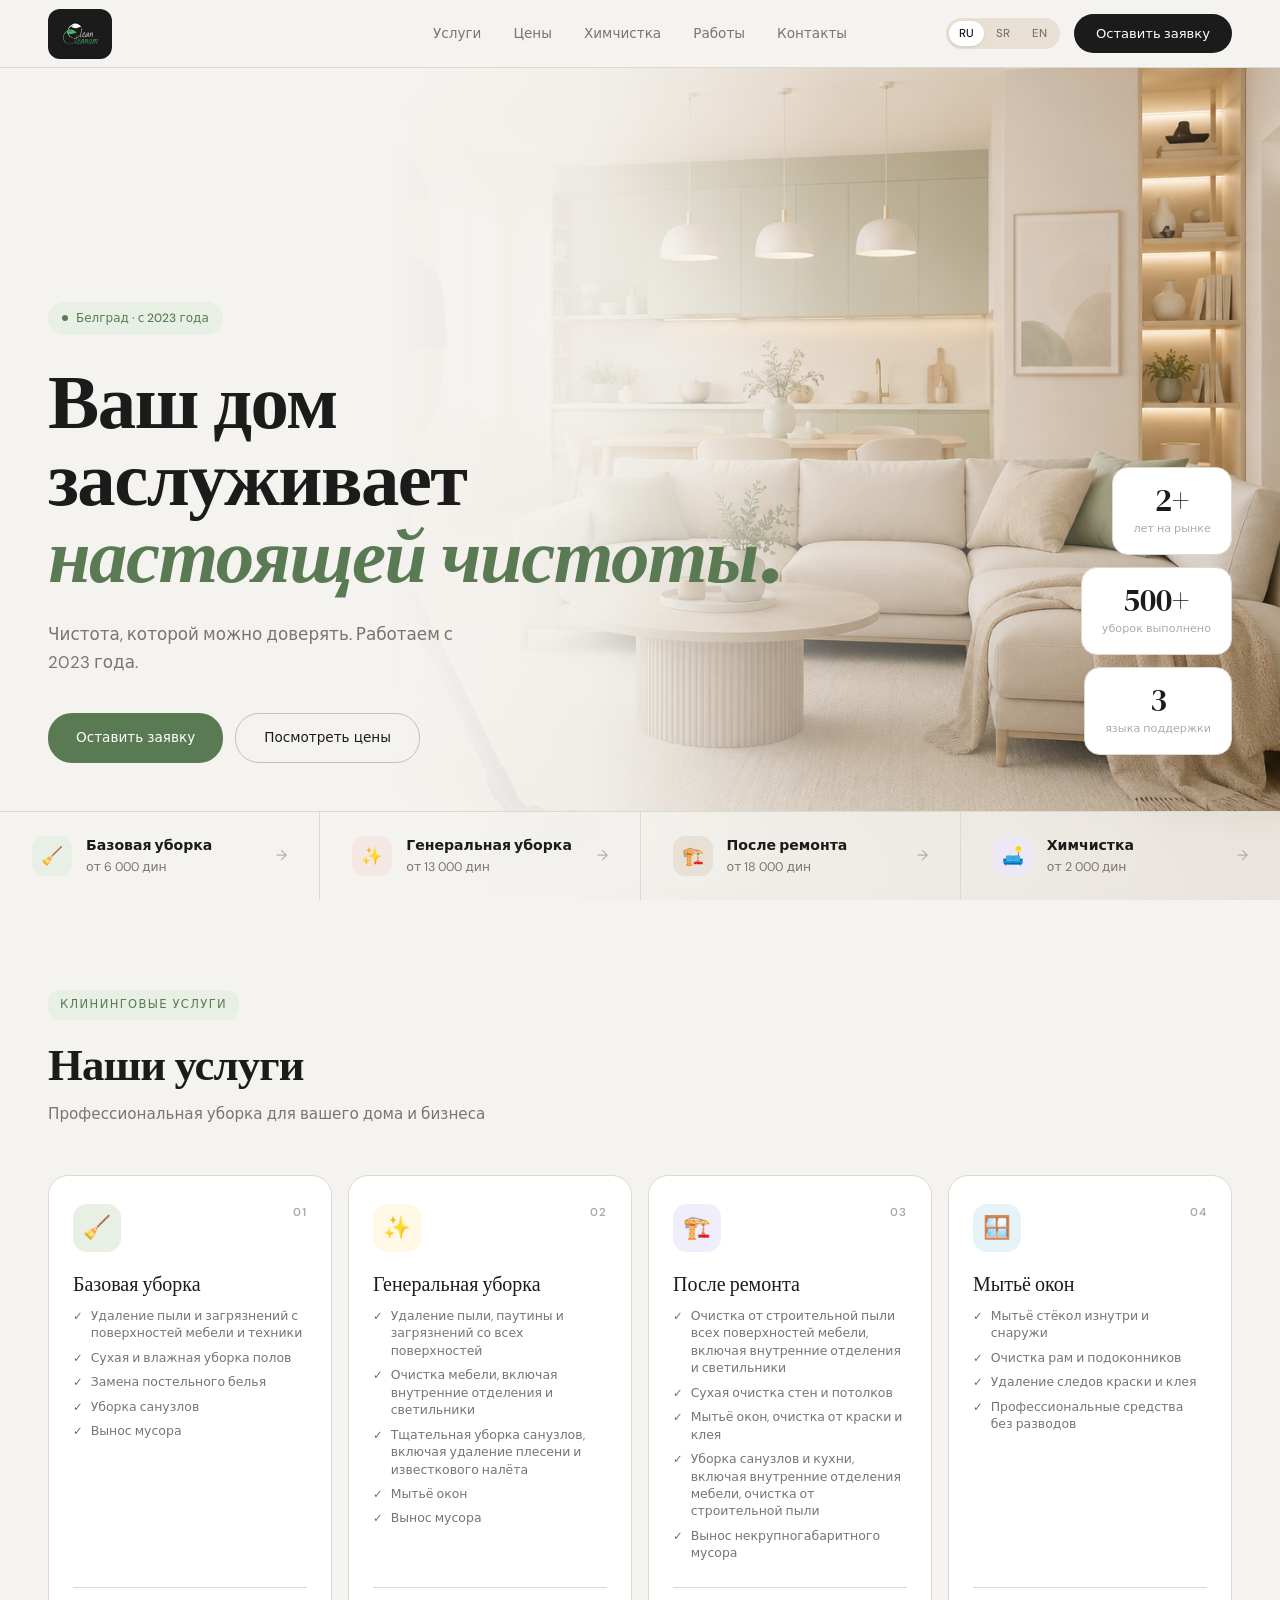
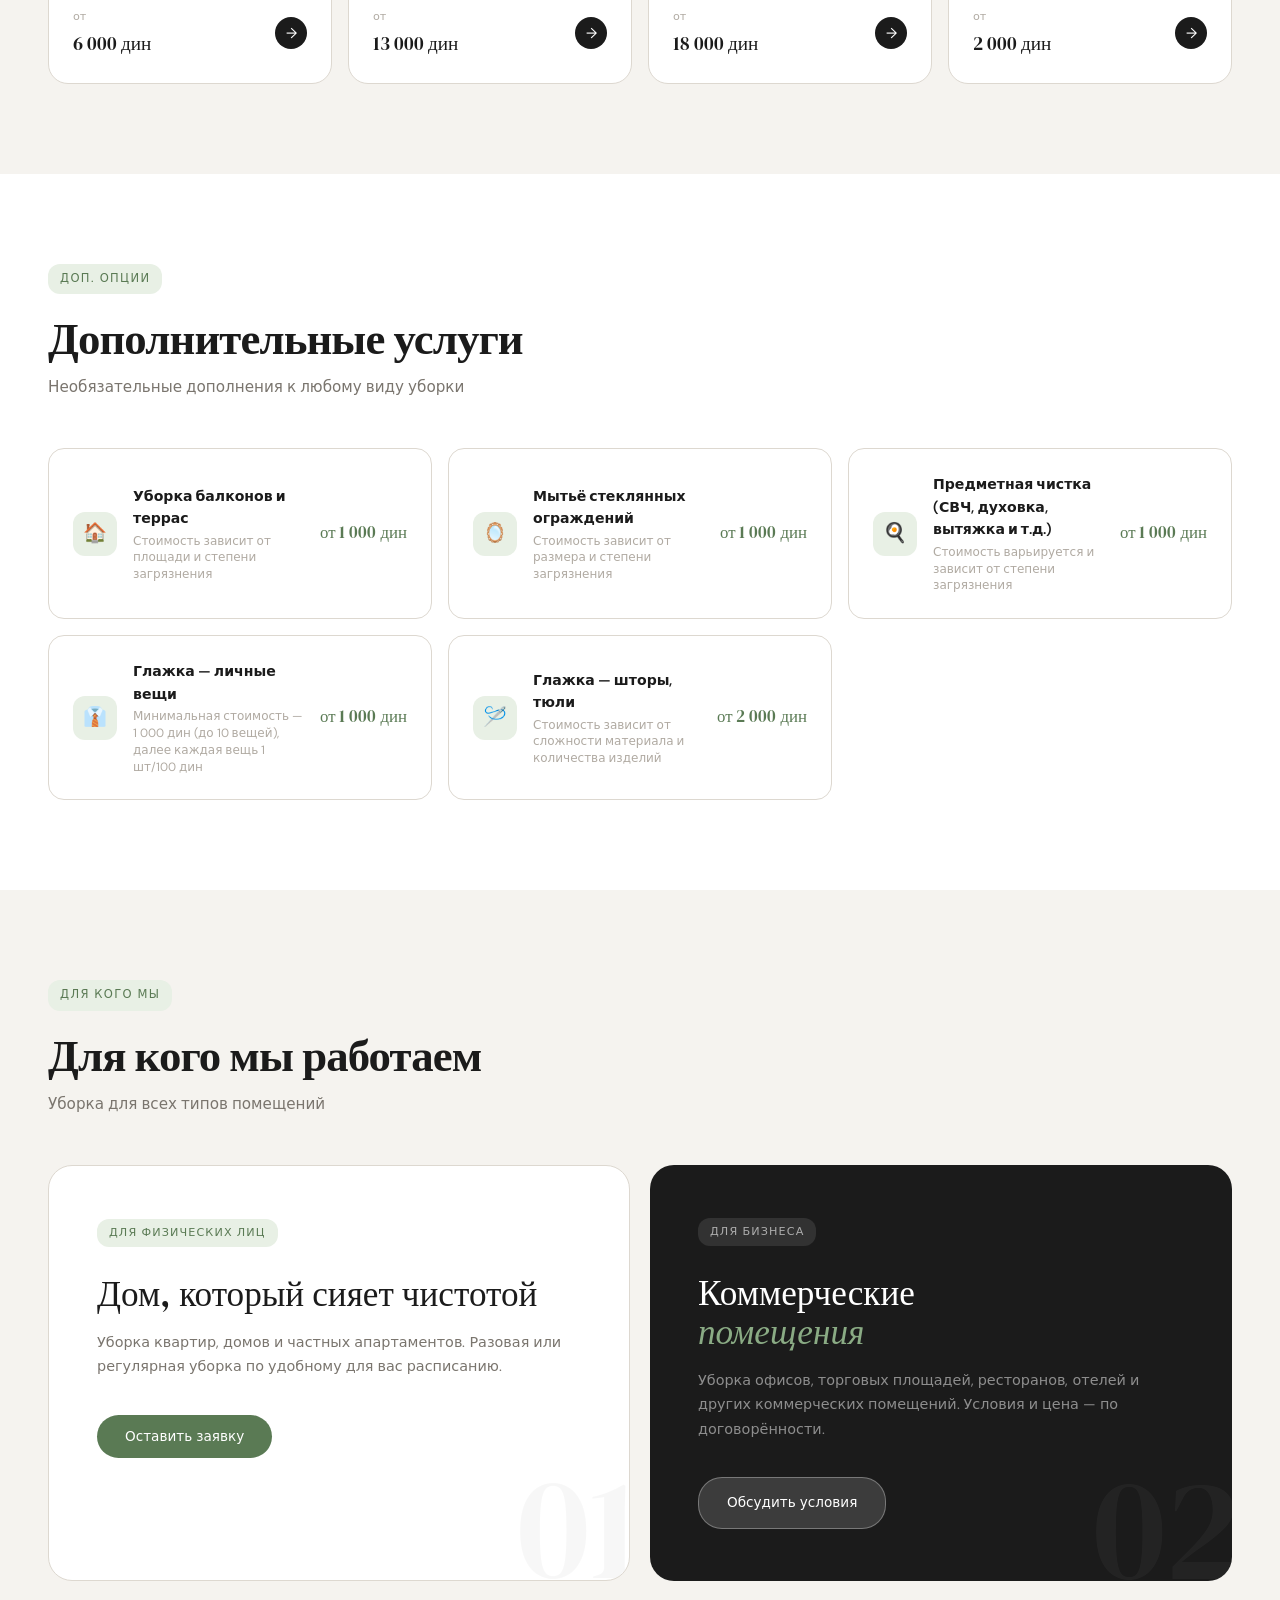
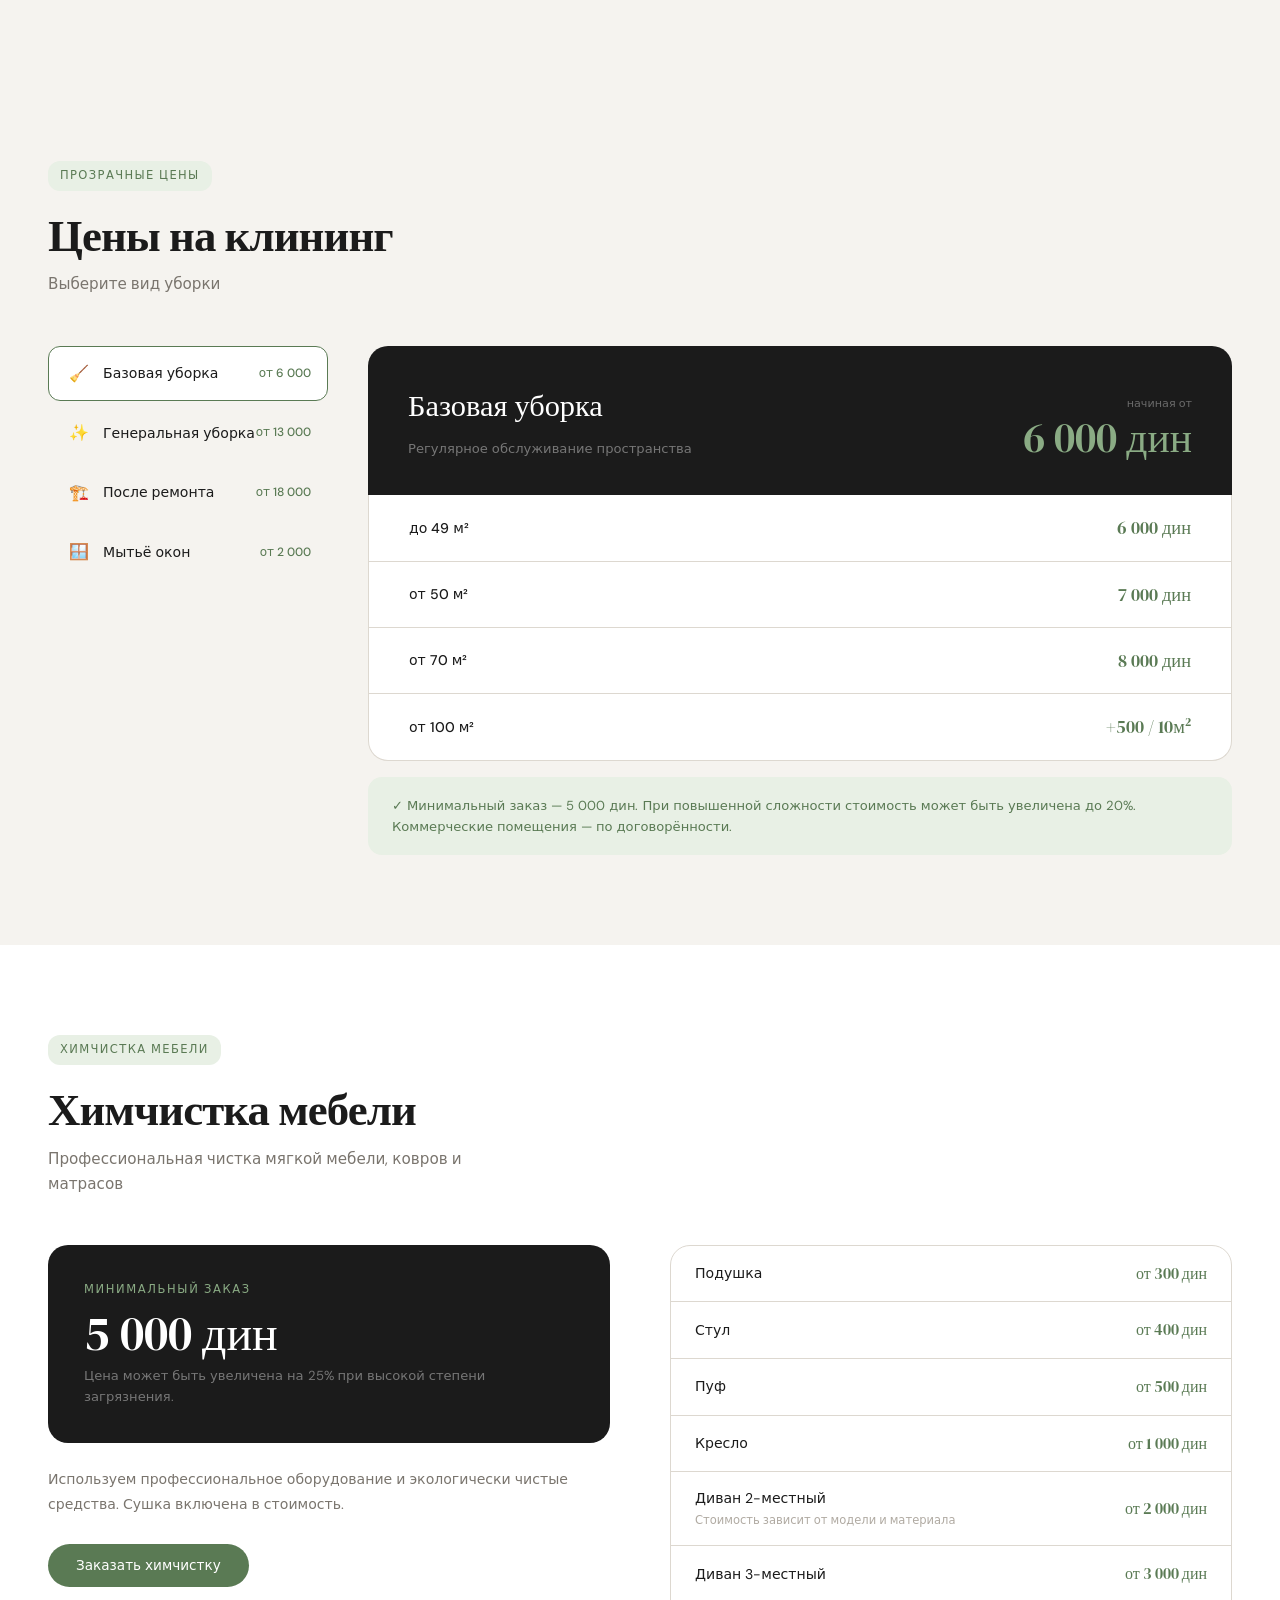
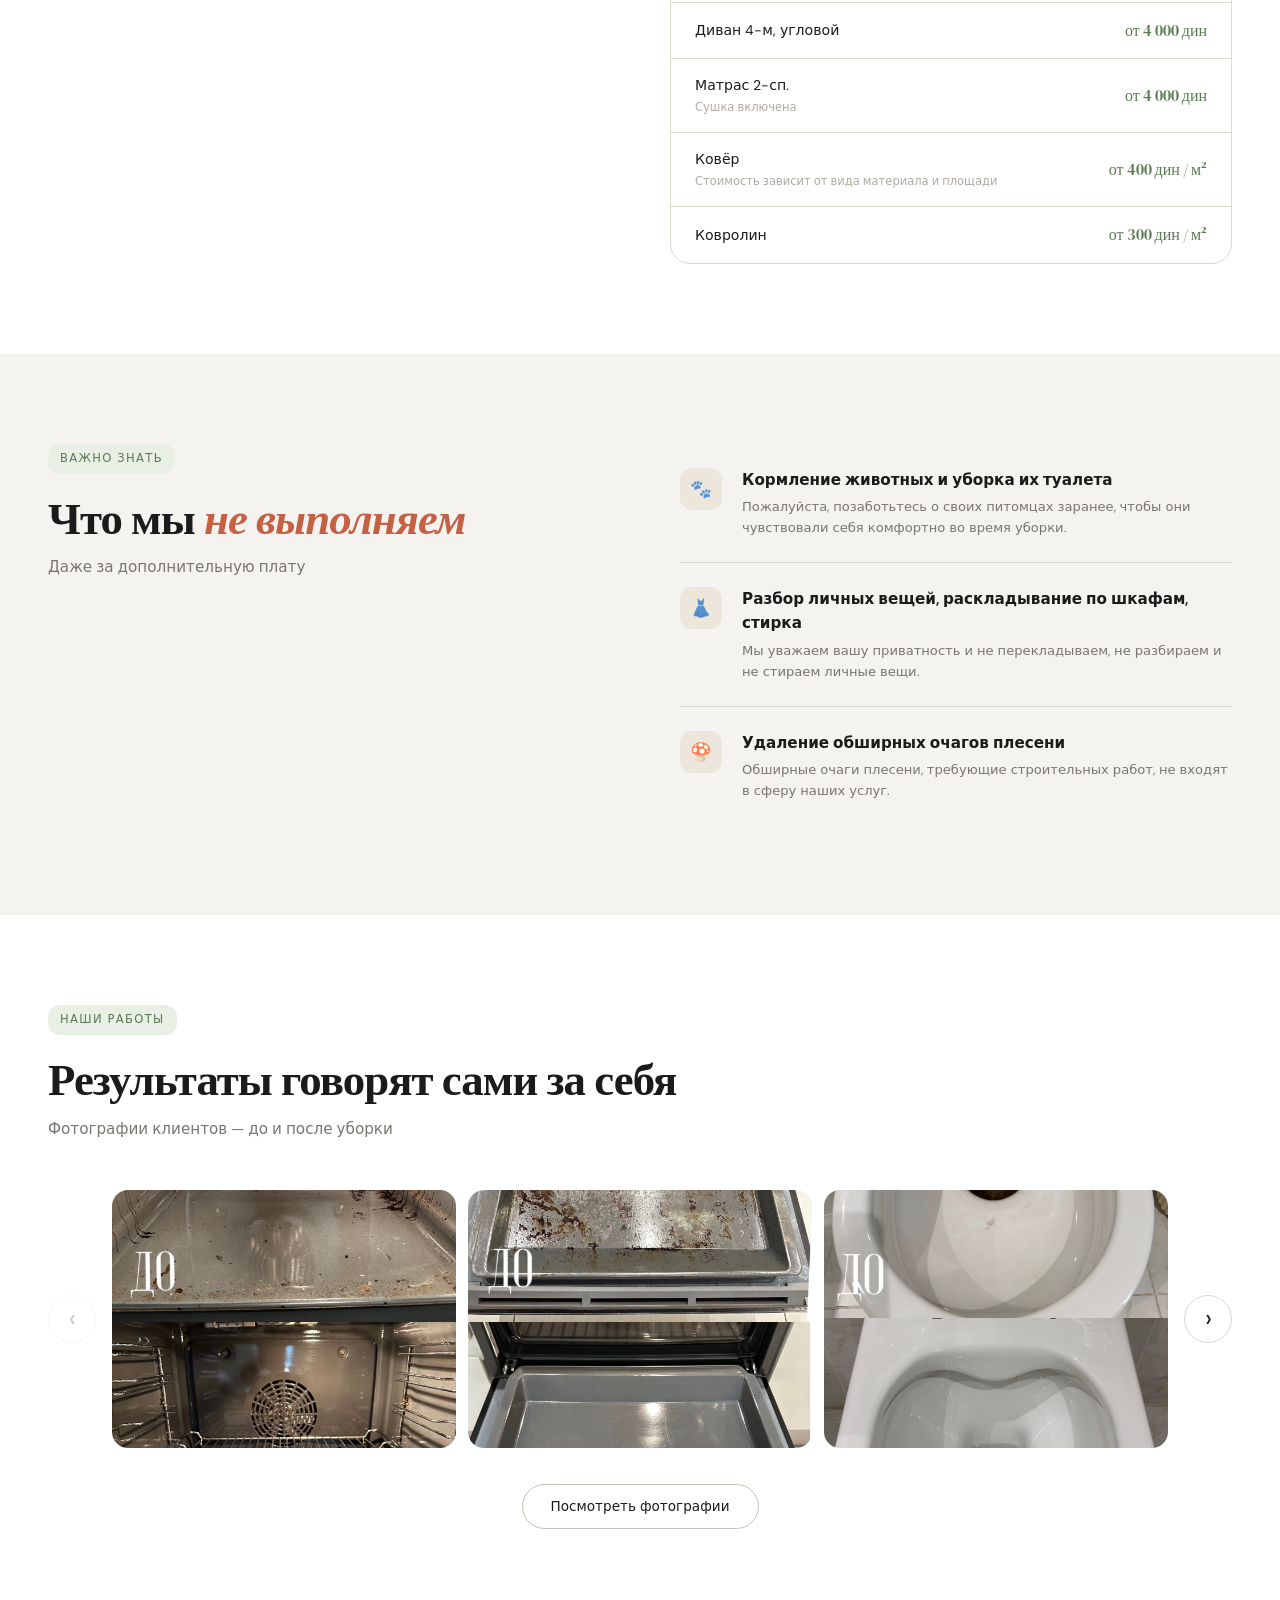
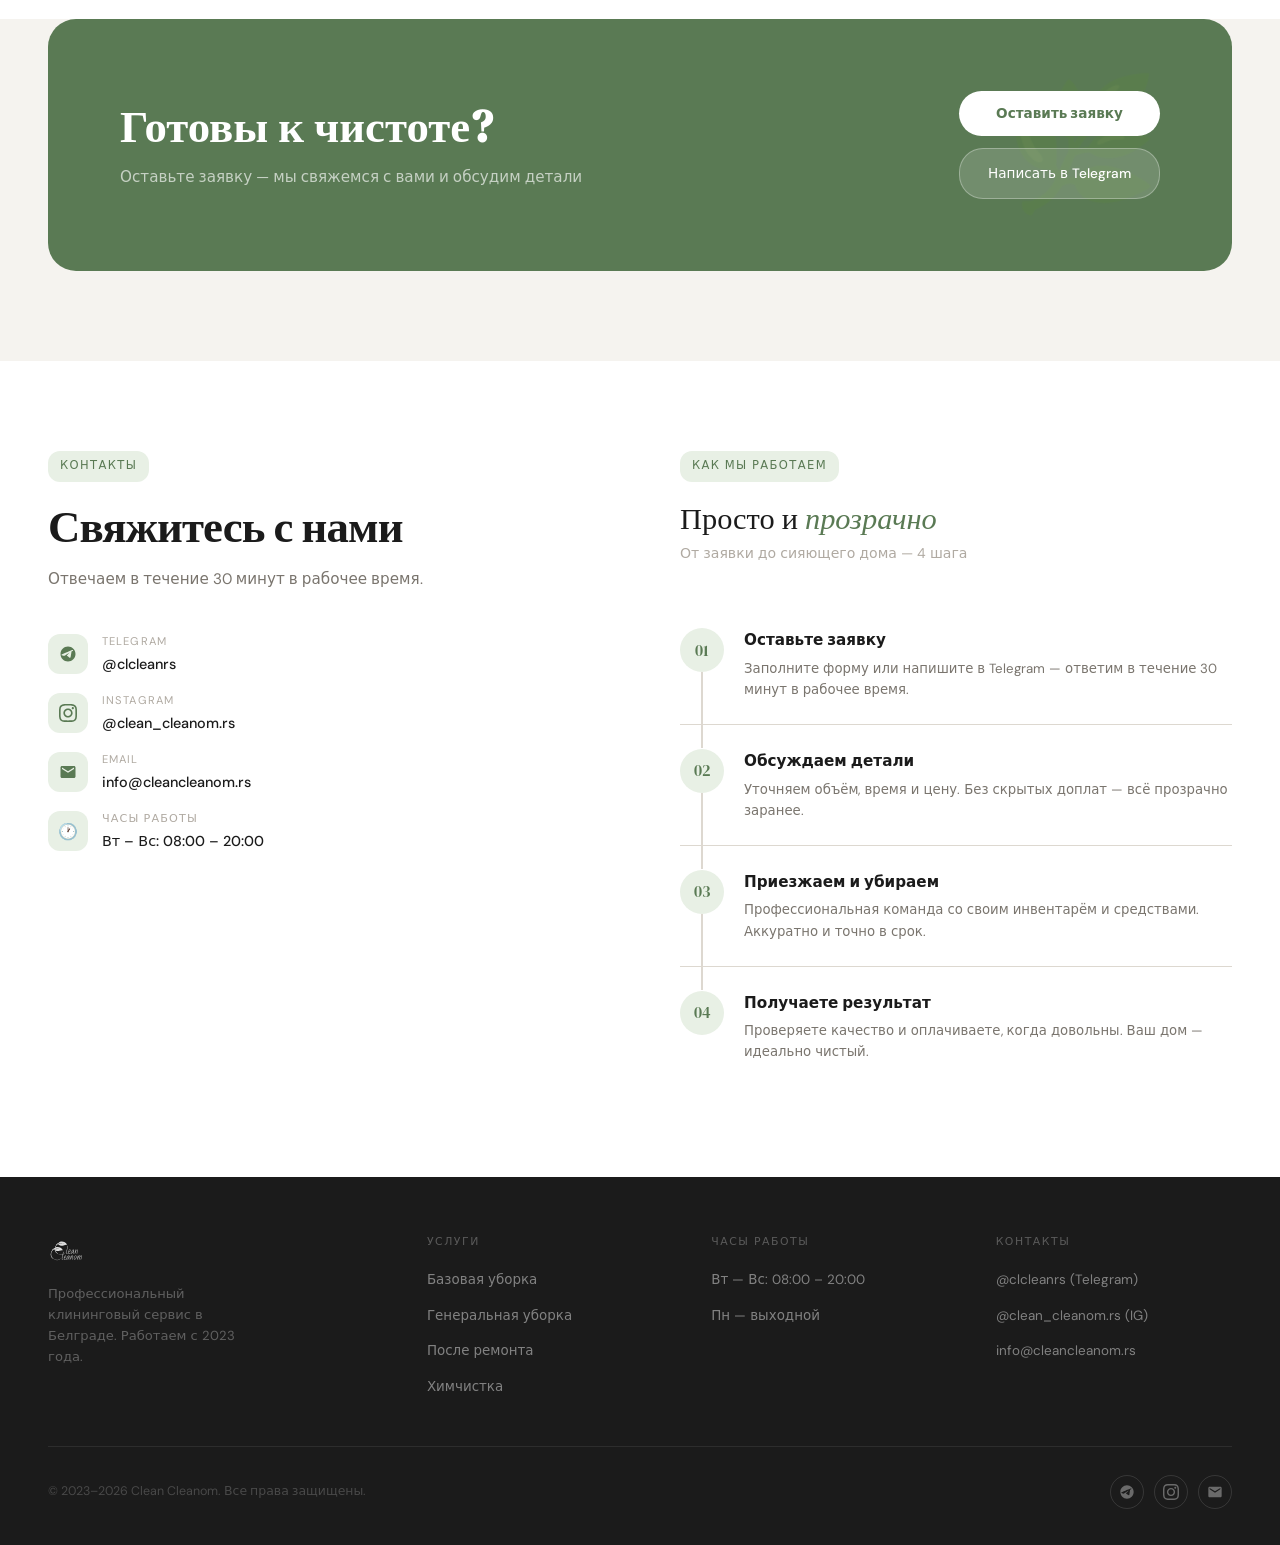
==== index.html @ 1a9d2e2e "Hero: full-bleed background photo with gradient; Contact: add steps column - Hero image moved from g" ====
<!DOCTYPE html>
<html lang="ru">
<head>
  <meta charset="UTF-8" />
  <meta name="viewport" content="width=device-width, initial-scale=1.0" />
  <title>Clean Cleanom — Профессиональный клининг в Белграде</title>
  <meta name="description" content="Профессиональный клининговый сервис в Белграде. Уборка квартир, домов и офисов. Химчистка мебели. Работаем с 2023 года.">

  <link rel="preconnect" href="https://fonts.googleapis.com" />
  <link rel="preconnect" href="https://fonts.gstatic.com" crossorigin />
  <link href="https://fonts.googleapis.com/css2?family=DM+Sans:ital,wght@0,300;0,400;0,500;0,600;1,400&family=DM+Serif+Display:ital@0;1&display=swap" rel="stylesheet" />

  <!-- Favicons -->
  <link rel="icon" type="image/svg+xml" href="assets/favicon.svg" />
  <link rel="icon" type="image/png" sizes="96x96" href="assets/favicon-96x96.png" />
  <link rel="apple-touch-icon" sizes="180x180" href="assets/apple-touch-icon.png" />
  <link rel="manifest" href="site.webmanifest" />

  <link rel="stylesheet" href="css/style.css" />
</head>
<body>

<!-- ═══════════════════════════════════ HEADER ═══════════════════════════════════ -->
<header id="header">
  <a href="/" class="nav-logo">
    <img src="assets/logo.svg" alt="Clean Cleanom" height="40" />
  </a>

  <nav id="nav-menu" class="nav-center" role="navigation" aria-label="Main navigation">
    <a href="#usluge" data-i18n="nav_services">Услуги</a>
    <a href="#ceny" data-i18n="nav_prices">Цены</a>
    <a href="#himchistka" data-i18n="nav_dry">Химчистка</a>
    <a href="#galeria" data-i18n="nav_gallery">Работы</a>
    <a href="#kontakty" data-i18n="nav_contacts">Контакты</a>
  </nav>

  <div class="nav-right">
    <div class="lang-pill">
      <button class="lang-btn" data-lang="ru">RU</button>
      <button class="lang-btn" data-lang="sr">SR</button>
      <button class="lang-btn" data-lang="en">EN</button>
    </div>
    <button class="btn-cta open-modal-btn" data-i18n="nav_book">Оставить заявку</button>
    <button class="burger-btn" id="burger" aria-label="Меню" aria-expanded="false">
      <span></span><span></span><span></span>
    </button>
  </div>
</header>

<!-- ═══════════════════════════════════ HERO ═════════════════════════════════════ -->
<section class="hero">
  <div class="hero-bg" aria-hidden="true">
    <img src="assets/hero.jpg" alt="" />
  </div>

  <div class="hero-top appear">
    <div class="hero-text">
      <div class="hero-badge">
        <span data-i18n="hero_badge_text">Белград · с 2023 года</span>
      </div>
      <h1 class="hero-h1">
        <span data-i18n="hero_line1">Ваш дом</span><br>
        <span data-i18n="hero_line2">заслуживает</span><br>
        <em class="italic" data-i18n="hero_line3">настоящей чистоты.</em>
      </h1>
      <p class="hero-desc" data-i18n="hero_sub">Чистота, которой можно доверять. Работаем с 2023 года.</p>
      <div class="hero-btns">
        <button class="btn-sage open-modal-btn" data-i18n="hero_btn_book">Оставить заявку</button>
        <a href="#ceny" class="btn-outline" data-i18n="hero_btn_prices">Посмотреть цены</a>
      </div>
    </div>

    <div class="hero-aside">
      <div class="mini-stat">
        <div class="mini-stat-num">2+</div>
        <div class="mini-stat-label" data-i18n="stat_years">лет на рынке</div>
      </div>
      <div class="mini-stat">
        <div class="mini-stat-num">500+</div>
        <div class="mini-stat-label" data-i18n="stat_cleanings">уборок выполнено</div>
      </div>
      <div class="mini-stat">
        <div class="mini-stat-num">3</div>
        <div class="mini-stat-label" data-i18n="stat_langs">языка поддержки</div>
      </div>
    </div>
  </div>

  <div class="hero-strip">
    <div class="hero-strip-item open-modal-btn">
      <div class="strip-icon strip-green">🧹</div>
      <div class="strip-info">
        <div class="strip-name" data-i18n="svc_basic_title">Базовая уборка</div>
        <div class="strip-price">от 6 000 дин</div>
      </div>
      <div class="strip-arrow">→</div>
    </div>
    <div class="hero-strip-item open-modal-btn">
      <div class="strip-icon strip-rust">✨</div>
      <div class="strip-info">
        <div class="strip-name" data-i18n="svc_deep_title">Генеральная уборка</div>
        <div class="strip-price">от 13 000 дин</div>
      </div>
      <div class="strip-arrow">→</div>
    </div>
    <div class="hero-strip-item open-modal-btn">
      <div class="strip-icon strip-sand">🏗️</div>
      <div class="strip-info">
        <div class="strip-name" data-i18n="svc_reno_title">После ремонта</div>
        <div class="strip-price">от 18 000 дин</div>
      </div>
      <div class="strip-arrow">→</div>
    </div>
    <div class="hero-strip-item open-modal-btn">
      <div class="strip-icon strip-purple">🛋️</div>
      <div class="strip-info">
        <div class="strip-name" data-i18n="dry_title_short">Химчистка</div>
        <div class="strip-price">от 2 000 дин</div>
      </div>
      <div class="strip-arrow">→</div>
    </div>
  </div>
</section>

<!-- ═══════════════════════════════════ SERVICES ══════════════════════════════════ -->
<section class="section" id="usluge">
  <div class="tag" data-i18n="badge_services">Клининговые услуги</div>
  <h2 class="sec-h2" data-i18n="services_title">Наши услуги</h2>
  <p class="sec-sub" data-i18n="services_sub">Профессиональная уборка для вашего дома и бизнеса</p>

  <div class="services-cards">
    <div class="svc-card appear">
      <div class="svc-card-header">
        <div class="svc-emoji-wrap svc-a">🧹</div>
        <span class="svc-num">01</span>
      </div>
      <div class="svc-name" data-i18n="svc_basic_title">Базовая уборка</div>
      <ul class="svc-items">
        <li data-i18n="svc_basic_1">Удаление пыли и загрязнений с поверхностей</li>
        <li data-i18n="svc_basic_2">Сухая и влажная уборка полов</li>
        <li data-i18n="svc_basic_3">Замена постельного белья</li>
        <li data-i18n="svc_basic_4">Уборка санузлов</li>
        <li data-i18n="svc_basic_6">Вынос мусора</li>
      </ul>
      <div class="svc-footer">
        <div>
          <span class="svc-from" data-i18n="from_price">от</span>
          <span class="svc-price">6 000 дин</span>
        </div>
        <button class="svc-book open-modal-btn" aria-label="Записаться">→</button>
      </div>
    </div>

    <div class="svc-card appear">
      <div class="svc-card-header">
        <div class="svc-emoji-wrap svc-b">✨</div>
        <span class="svc-num">02</span>
      </div>
      <div class="svc-name" data-i18n="svc_deep_title">Генеральная уборка</div>
      <ul class="svc-items">
        <li data-i18n="svc_deep_1">Удаление пыли, паутины со всех поверхностей</li>
        <li data-i18n="svc_deep_2">Очистка мебели, включая внутренние отделения</li>
        <li data-i18n="svc_deep_6">Тщательная уборка санузлов, удаление плесени</li>
        <li data-i18n="svc_deep_8">Мытьё окон</li>
        <li data-i18n="svc_deep_9">Вынос мусора</li>
      </ul>
      <div class="svc-footer">
        <div>
          <span class="svc-from" data-i18n="from_price">от</span>
          <span class="svc-price">13 000 дин</span>
        </div>
        <button class="svc-book open-modal-btn" aria-label="Записаться">→</button>
      </div>
    </div>

    <div class="svc-card appear">
      <div class="svc-card-header">
        <div class="svc-emoji-wrap svc-c">🏗️</div>
        <span class="svc-num">03</span>
      </div>
      <div class="svc-name" data-i18n="svc_reno_title">После ремонта</div>
      <ul class="svc-items">
        <li data-i18n="svc_reno_1">Очистка от строительной пыли всех поверхностей</li>
        <li data-i18n="svc_reno_2">Сухая очистка стен и потолков</li>
        <li data-i18n="svc_reno_5">Мытьё окон, очистка от краски</li>
        <li data-i18n="svc_reno_6">Уборка санузлов и кухни</li>
        <li data-i18n="svc_reno_7">Вынос некрупногабаритного мусора</li>
      </ul>
      <div class="svc-footer">
        <div>
          <span class="svc-from" data-i18n="from_price">от</span>
          <span class="svc-price">18 000 дин</span>
        </div>
        <button class="svc-book open-modal-btn" aria-label="Записаться">→</button>
      </div>
    </div>

    <div class="svc-card appear">
      <div class="svc-card-header">
        <div class="svc-emoji-wrap svc-d">🪟</div>
        <span class="svc-num">04</span>
      </div>
      <div class="svc-name" data-i18n="svc_windows_title">Мытьё окон</div>
      <ul class="svc-items">
        <li data-i18n="svc_windows_1">Мытьё стёкол изнутри и снаружи</li>
        <li data-i18n="svc_windows_2">Очистка рам и подоконников</li>
        <li data-i18n="svc_windows_3">Удаление следов краски и клея</li>
        <li data-i18n="svc_windows_4">Профессиональные средства без разводов</li>
      </ul>
      <div class="svc-footer">
        <div>
          <span class="svc-from" data-i18n="from_price">от</span>
          <span class="svc-price">2 000 дин</span>
        </div>
        <button class="svc-book open-modal-btn" aria-label="Записаться">→</button>
      </div>
    </div>
  </div>
</section>

<!-- ═══════════════════════════════════ EXTRAS ════════════════════════════════════ -->
<section class="extras-section">
  <div class="tag" data-i18n="badge_add">Доп. опции</div>
  <h2 class="sec-h2" data-i18n="add_title">Дополнительные услуги</h2>
  <p class="sec-sub" data-i18n="add_sub">Необязательные дополнения к любому виду уборки</p>

  <div class="extras-grid">
    <div class="extra-card appear">
      <div class="extra-icon">🏠</div>
      <div class="extra-info">
        <div class="extra-name" data-i18n="add_balcony">Уборка балконов и террас</div>
        <div class="extra-note" data-i18n="add_balcony_note">Стоимость зависит от площади</div>
      </div>
      <div class="extra-price" data-i18n="add_price_1k">от 1 000 дин</div>
    </div>
    <div class="extra-card appear">
      <div class="extra-icon">🪞</div>
      <div class="extra-info">
        <div class="extra-name" data-i18n="add_glass">Мытьё стеклянных ограждений</div>
        <div class="extra-note" data-i18n="add_glass_note">Стоимость зависит от размера</div>
      </div>
      <div class="extra-price" data-i18n="add_price_1k">от 1 000 дин</div>
    </div>
    <div class="extra-card appear">
      <div class="extra-icon">🍳</div>
      <div class="extra-info">
        <div class="extra-name" data-i18n="add_items">Предметная чистка (СВЧ, духовка, вытяжка)</div>
        <div class="extra-note" data-i18n="add_items_note">Стоимость зависит от загрязнения</div>
      </div>
      <div class="extra-price" data-i18n="add_price_1k">от 1 000 дин</div>
    </div>
    <div class="extra-card appear">
      <div class="extra-icon">👔</div>
      <div class="extra-info">
        <div class="extra-name" data-i18n="add_iron_personal">Глажка — личные вещи</div>
        <div class="extra-note" data-i18n="add_iron_personal_note">До 10 вещей, далее 100 дин/шт</div>
      </div>
      <div class="extra-price" data-i18n="add_price_1k">от 1 000 дин</div>
    </div>
    <div class="extra-card appear">
      <div class="extra-icon">🪡</div>
      <div class="extra-info">
        <div class="extra-name" data-i18n="add_iron_curtains">Глажка — шторы, тюли</div>
        <div class="extra-note" data-i18n="add_iron_curtains_note">Зависит от материала и количества</div>
      </div>
      <div class="extra-price" data-i18n="add_price_2k">от 2 000 дин</div>
    </div>
  </div>
</section>

<!-- ═══════════════════════════════════ FOR WHOM ══════════════════════════════════ -->
<section class="for-whom">
  <div class="tag" data-i18n="badge_who">Для кого мы</div>
  <h2 class="sec-h2" data-i18n="who_title">Для кого мы работаем</h2>
  <p class="sec-sub" data-i18n="who_sub">Уборка для всех типов помещений</p>

  <div class="whom-grid">
    <div class="whom-card whom-light appear">
      <div class="whom-bg-text">01</div>
      <div class="whom-tag" data-i18n="who_private_title">Для физических лиц</div>
      <div class="whom-title" data-i18n="who_private_desc_short">Дом, который сияет чистотой</div>
      <p class="whom-text" data-i18n="who_private_desc">Уборка квартир, домов и частных апартаментов. Разовая или регулярная по вашему расписанию.</p>
      <button class="btn-sage open-modal-btn" data-i18n="hero_btn_book">Оставить заявку</button>
    </div>
    <div class="whom-card whom-dark appear">
      <div class="whom-bg-text">02</div>
      <div class="whom-tag" data-i18n="who_biz_title">Для бизнеса</div>
      <div class="whom-title"><span data-i18n="who_biz_title_short">Коммерческие</span><br><em data-i18n="who_biz_title_short2">помещения</em></div>
      <p class="whom-text" data-i18n="who_biz_desc">Уборка офисов, ресторанов, отелей и торговых площадей. Условия и цена — по договорённости.</p>
      <a href="#kontakty" class="btn-ghost" data-i18n="who_biz_cta">Обсудить условия</a>
    </div>
  </div>
</section>

<!-- ═══════════════════════════════════ PRICING ═══════════════════════════════════ -->
<section class="pricing-section" id="ceny">
  <div class="tag" data-i18n="badge_prices">Прозрачные цены</div>
  <h2 class="sec-h2" data-i18n="prices_title">Цены на клининг</h2>
  <p class="sec-sub" data-i18n="prices_pick">Выберите вид уборки</p>

  <div class="pricing-layout">
    <div class="pricing-sidebar">
      <div class="pricing-menu">
        <div class="price-menu-item active" data-tab="0">
          <div class="price-menu-left">
            <span class="price-menu-icon">🧹</span>
            <span class="price-menu-name" data-i18n="svc_basic_title">Базовая уборка</span>
          </div>
          <span class="price-menu-from">от 6 000</span>
        </div>
        <div class="price-menu-item" data-tab="1">
          <div class="price-menu-left">
            <span class="price-menu-icon">✨</span>
            <span class="price-menu-name" data-i18n="svc_deep_title">Генеральная уборка</span>
          </div>
          <span class="price-menu-from">от 13 000</span>
        </div>
        <div class="price-menu-item" data-tab="2">
          <div class="price-menu-left">
            <span class="price-menu-icon">🏗️</span>
            <span class="price-menu-name" data-i18n="svc_reno_title">После ремонта</span>
          </div>
          <span class="price-menu-from">от 18 000</span>
        </div>
        <div class="price-menu-item" data-tab="3">
          <div class="price-menu-left">
            <span class="price-menu-icon">🪟</span>
            <span class="price-menu-name" data-i18n="svc_windows_title">Мытьё окон</span>
          </div>
          <span class="price-menu-from">от 2 000</span>
        </div>
      </div>
    </div>

    <div class="pricing-content">
      <div class="pricing-card active" id="pc0">
        <div class="pricing-card-header">
          <div>
            <div class="pc-title" data-i18n="svc_basic_title">Базовая уборка</div>
            <div class="pc-sub" data-i18n="pc_sub_basic">Регулярное обслуживание пространства</div>
          </div>
          <div class="pc-price-big">
            <span class="pc-from-label" data-i18n="pc_from_label">начиная от</span>
            <span class="pc-amount">6 000 дин</span>
          </div>
        </div>
        <div class="pricing-rows">
          <div class="p-row"><span class="p-area" data-i18n="prices_row1">до 49 м²</span><span class="p-price">6 000 дин</span></div>
          <div class="p-row"><span class="p-area" data-i18n="prices_row2">от 50 м²</span><span class="p-price">7 000 дин</span></div>
          <div class="p-row"><span class="p-area" data-i18n="prices_row3">от 70 м²</span><span class="p-price">8 000 дин</span></div>
          <div class="p-row"><span class="p-area" data-i18n="prices_row4">от 100 м²</span><span class="p-price">+500 / 10м²</span></div>
        </div>
      </div>

      <div class="pricing-card" id="pc1">
        <div class="pricing-card-header">
          <div>
            <div class="pc-title" data-i18n="svc_deep_title">Генеральная уборка</div>
            <div class="pc-sub" data-i18n="pc_sub_deep">Глубокая комплексная чистка</div>
          </div>
          <div class="pc-price-big">
            <span class="pc-from-label" data-i18n="pc_from_label">начиная от</span>
            <span class="pc-amount">13 000 дин</span>
          </div>
        </div>
        <div class="pricing-rows">
          <div class="p-row"><span class="p-area" data-i18n="prices_row1">до 49 м²</span><span class="p-price">13 000 дин</span></div>
          <div class="p-row"><span class="p-area" data-i18n="prices_row2">от 50 м²</span><span class="p-price">15 000 дин</span></div>
          <div class="p-row"><span class="p-area" data-i18n="prices_row3">от 70 м²</span><span class="p-price">17 000 дин</span></div>
          <div class="p-row"><span class="p-area" data-i18n="prices_row4">от 100 м²</span><span class="p-price">+1 000 / 10м²</span></div>
        </div>
      </div>

      <div class="pricing-card" id="pc2">
        <div class="pricing-card-header">
          <div>
            <div class="pc-title" data-i18n="svc_reno_title">После ремонта</div>
            <div class="pc-sub" data-i18n="pc_sub_reno">Уборка после строительных работ</div>
          </div>
          <div class="pc-price-big">
            <span class="pc-from-label" data-i18n="pc_from_label">начиная от</span>
            <span class="pc-amount">18 000 дин</span>
          </div>
        </div>
        <div class="pricing-rows">
          <div class="p-row"><span class="p-area" data-i18n="prices_row1">до 49 м²</span><span class="p-price">18 000 дин</span></div>
          <div class="p-row"><span class="p-area" data-i18n="prices_row2">от 50 м²</span><span class="p-price">20 000 дин</span></div>
          <div class="p-row"><span class="p-area" data-i18n="prices_row3">от 70 м²</span><span class="p-price">22 000 дин</span></div>
          <div class="p-row"><span class="p-area" data-i18n="prices_row4">от 100 м²</span><span class="p-price">+1 000 / 10м²</span></div>
        </div>
      </div>

      <div class="pricing-card" id="pc3">
        <div class="pricing-card-header">
          <div>
            <div class="pc-title" data-i18n="svc_windows_title">Мытьё окон</div>
            <div class="pc-sub" data-i18n="pc_sub_windows">Без разводов, снаружи и внутри</div>
          </div>
          <div class="pc-price-big">
            <span class="pc-from-label" data-i18n="pc_from_label">начиная от</span>
            <span class="pc-amount">2 000 дин</span>
          </div>
        </div>
        <div class="pricing-rows">
          <div class="p-row"><span class="p-area" data-i18n="prices_row1">до 49 м²</span><span class="p-price">2 000 дин</span></div>
          <div class="p-row"><span class="p-area" data-i18n="prices_row2">от 50 м²</span><span class="p-price">3 000 дин</span></div>
          <div class="p-row"><span class="p-area" data-i18n="prices_row3">от 70 м²</span><span class="p-price">4 000 дин</span></div>
          <div class="p-row"><span class="p-area" data-i18n="prices_row4">от 100 м²</span><span class="p-price">6 000 дин</span></div>
        </div>
      </div>

      <div class="pricing-note-card" data-i18n="prices_note_combined">✓ Минимальный заказ — 5 000 дин. При повышенной сложности стоимость может быть увеличена до 20%. Коммерческие помещения — по договорённости.</div>
    </div>
  </div>
</section>

<!-- ═══════════════════════════════════ UPHOLSTERY ════════════════════════════════ -->
<section class="upholstery-sec" id="himchistka">
  <div class="tag" data-i18n="badge_dry">Химчистка мебели</div>
  <h2 class="sec-h2" data-i18n="dry_title">Химчистка мебели</h2>
  <p class="sec-sub" data-i18n="dry_sub">Профессиональная чистка мягкой мебели, ковров и матрасов</p>

  <div class="uph-layout">
    <div class="uph-info">
      <div class="uph-callout">
        <div class="uph-callout-label" data-i18n="uph_min_label">Минимальный заказ</div>
        <div class="uph-callout-amount">5 000 дин</div>
        <div class="uph-callout-sub" data-i18n="uph_callout_sub">Цена может быть увеличена на 25% при высокой степени загрязнения.</div>
      </div>
      <p class="uph-extra-text" data-i18n="uph_extra_text">Используем профессиональное оборудование и экологически чистые средства. Сушка включена в стоимость.</p>
      <button class="btn-sage open-modal-btn" data-i18n="uph_book_btn">Заказать химчистку</button>
    </div>

    <div class="uph-table">
      <div class="uph-row">
        <div><div class="uph-name" data-i18n="dry_pillow">Подушка</div></div>
        <div class="uph-price">от 300 дин</div>
      </div>
      <div class="uph-row">
        <div><div class="uph-name" data-i18n="dry_chair">Стул</div></div>
        <div class="uph-price">от 400 дин</div>
      </div>
      <div class="uph-row">
        <div><div class="uph-name" data-i18n="dry_pouf">Пуф</div></div>
        <div class="uph-price">от 500 дин</div>
      </div>
      <div class="uph-row">
        <div><div class="uph-name" data-i18n="dry_armchair">Кресло</div></div>
        <div class="uph-price">от 1 000 дин</div>
      </div>
      <div class="uph-row">
        <div>
          <div class="uph-name" data-i18n="dry_sofa2">Диван 2-местный</div>
          <div class="uph-note" data-i18n="dry_note_sofa">Зависит от модели и материала</div>
        </div>
        <div class="uph-price">от 2 000 дин</div>
      </div>
      <div class="uph-row">
        <div><div class="uph-name" data-i18n="dry_sofa3">Диван 3-местный</div></div>
        <div class="uph-price">от 3 000 дин</div>
      </div>
      <div class="uph-row">
        <div><div class="uph-name" data-i18n="dry_sofa4">Диван 4-м, угловой</div></div>
        <div class="uph-price">от 4 000 дин</div>
      </div>
      <div class="uph-row">
        <div>
          <div class="uph-name" data-i18n="dry_mattress2">Матрас 2-сп.</div>
          <div class="uph-note" data-i18n="uph_dry_incl">Сушка включена</div>
        </div>
        <div class="uph-price">от 4 000 дин</div>
      </div>
      <div class="uph-row">
        <div>
          <div class="uph-name" data-i18n="dry_carpet">Ковёр</div>
          <div class="uph-note" data-i18n="dry_note_carpet">Зависит от вида материала</div>
        </div>
        <div class="uph-price">от 400 дин / м²</div>
      </div>
      <div class="uph-row">
        <div><div class="uph-name" data-i18n="dry_carpet_roll">Ковролин</div></div>
        <div class="uph-price">от 300 дин / м²</div>
      </div>
    </div>
  </div>
</section>

<!-- ═══════════════════════════════════ WHAT WE DON'T DO ══════════════════════════ -->
<section class="no-section">
  <div class="no-layout">
    <div class="no-lhs appear">
      <div class="tag" data-i18n="badge_dont">Важно знать</div>
      <h2 class="sec-h2"><span data-i18n="dont_title_part1">Что мы</span> <em style="color:var(--rust)" data-i18n="dont_title_part2">не выполняем</em></h2>
      <p class="sec-sub" data-i18n="dont_sub">Даже за дополнительную плату — чтобы вы знали заранее</p>
    </div>
    <div class="no-list">
      <div class="no-item appear">
        <div class="no-icon">🐾</div>
        <div class="no-text">
          <div class="no-title" data-i18n="dont_animals_title">Кормление животных и уборка их туалета</div>
          <p class="no-desc" data-i18n="dont_animals_desc">Пожалуйста, позаботьтесь о питомцах перед нашим приходом.</p>
        </div>
      </div>
      <div class="no-item appear">
        <div class="no-icon">👗</div>
        <div class="no-text">
          <div class="no-title" data-i18n="dont_personal_title">Разбор личных вещей, раскладывание по шкафам, стирка</div>
          <p class="no-desc" data-i18n="dont_personal_desc">Мы уважаем вашу приватность и не перекладываем личные вещи.</p>
        </div>
      </div>
      <div class="no-item appear">
        <div class="no-icon">🍄</div>
        <div class="no-text">
          <div class="no-title" data-i18n="dont_mold_title">Удаление обширных очагов плесени</div>
          <p class="no-desc" data-i18n="dont_mold_desc">Обширные очаги плесени, требующие строительных работ, вне нашей компетенции.</p>
        </div>
      </div>
    </div>
  </div>
</section>

<!-- ═══════════════════════════════════ GALLERY ═══════════════════════════════════ -->
<section class="gallery-section" id="galeria">
  <div class="tag" data-i18n="badge_gallery">Наши работы</div>
  <h2 class="sec-h2" data-i18n="gallery_title">Результаты говорят сами за себя</h2>
  <p class="sec-sub" data-i18n="gallery_sub">Фотографии клиентов — до и после уборки</p>

  <div class="gallery-carousel">
    <button class="gc-btn gc-prev" id="gc-prev" aria-label="Предыдущие">‹</button>
    <div class="gc-viewport">
      <div class="gc-track" id="gc-track">
        <div class="gallery-thumb" onclick="openGallery(0)"><img src="assets/gallery/work-01.jpg" alt="До и после 1" loading="lazy" /></div>
        <div class="gallery-thumb" onclick="openGallery(1)"><img src="assets/gallery/work-02.jpg" alt="До и после 2" loading="lazy" /></div>
        <div class="gallery-thumb" onclick="openGallery(2)"><img src="assets/gallery/work-03.jpg" alt="До и после 3" loading="lazy" /></div>
        <div class="gallery-thumb" onclick="openGallery(3)"><img src="assets/gallery/work-04.jpg" alt="До и после 4" loading="lazy" /></div>
        <div class="gallery-thumb" onclick="openGallery(4)"><img src="assets/gallery/work-05.jpg" alt="До и после 5" loading="lazy" /></div>
        <div class="gallery-thumb" onclick="openGallery(5)"><img src="assets/gallery/work-06.jpg" alt="До и после 6" loading="lazy" /></div>
        <div class="gallery-thumb" onclick="openGallery(6)"><img src="assets/gallery/work-07.jpg" alt="До и после 7" loading="lazy" /></div>
        <div class="gallery-thumb" onclick="openGallery(7)"><img src="assets/gallery/work-08.jpg" alt="До и после 8" loading="lazy" /></div>
      </div>
    </div>
    <button class="gc-btn gc-next" id="gc-next" aria-label="Следующие">›</button>
  </div>

  <div class="gallery-cta">
    <button id="gallery-open-btn" class="btn-outline" data-i18n="gallery_btn">Посмотреть фотографии</button>
  </div>
</section>

<!-- ═══════════════════════════════════ CTA BANNER ═══════════════════════════════ -->
<div class="cta-banner">
  <div class="cta-banner-text appear">
    <h2 class="cta-banner-h" data-i18n="cta_title">Готовы к чистоте?</h2>
    <p class="cta-banner-sub" data-i18n="cta_sub">Оставьте заявку — мы свяжемся с вами и обсудим детали</p>
  </div>
  <div class="cta-banner-right appear">
    <button class="btn-white open-modal-btn" data-i18n="cta_form_btn">Оставить заявку</button>
    <a href="https://t.me/clcleanrs" target="_blank" rel="noopener" class="btn-ghost" data-i18n="cta_tg_btn">Написать в Telegram</a>
  </div>
</div>

<!-- ═══════════════════════════════════ CONTACT ═══════════════════════════════════ -->
<section class="contact-section" id="kontakty">
  <div class="contact-info-col appear">
    <div class="tag" data-i18n="footer_contacts">Контакты</div>
    <h2 class="contact-h2" data-i18n="contact_h">Свяжитесь с нами</h2>
    <p class="contact-sub" data-i18n="contact_sub">Отвечаем в течение 30 минут в рабочее время.</p>

    <div class="contact-list">
      <div class="contact-row">
        <div class="contact-row-icon">
          <svg width="18" height="18" viewBox="0 0 24 24" fill="currentColor"><path d="M12 2C6.48 2 2 6.48 2 12s4.48 10 10 10 10-4.48 10-10S17.52 2 12 2zm4.64 6.8c-.15 1.58-.8 5.42-1.13 7.19-.14.75-.42 1-.68 1.03-.58.05-1.02-.38-1.58-.75-.88-.58-1.38-.94-2.23-1.5-.99-.65-.35-1.01.22-1.59.15-.15 2.71-2.48 2.76-2.69.01-.03.01-.14-.07-.2-.08-.06-.19-.04-.27-.02-.12.02-1.96 1.25-5.54 3.69-.52.36-1 .53-1.42.52-.47-.01-1.37-.26-2.03-.48-.82-.27-1.47-.42-1.42-.88.03-.25.38-.51 1.07-.78 4.19-1.82 6.98-3.02 8.38-3.61 3.99-1.66 4.82-1.95 5.36-1.96.12 0 .38.03.55.17.14.12.18.28.2.4-.02.06-.02.13-.03.2z"/></svg>
        </div>
        <div class="contact-row-text">
          <div class="contact-row-label">Telegram</div>
          <div class="contact-row-val"><a href="https://t.me/clcleanrs" target="_blank" rel="noopener">@clcleanrs</a></div>
        </div>
      </div>
      <div class="contact-row">
        <div class="contact-row-icon">
          <svg width="18" height="18" viewBox="0 0 24 24" fill="currentColor"><path d="M12 2.163c3.204 0 3.584.012 4.85.07 3.252.148 4.771 1.691 4.919 4.919.058 1.265.069 1.645.069 4.849 0 3.205-.012 3.584-.069 4.849-.149 3.225-1.664 4.771-4.919 4.919-1.266.058-1.644.07-4.85.07-3.204 0-3.584-.012-4.849-.07-3.26-.149-4.771-1.699-4.919-4.92-.058-1.265-.07-1.644-.07-4.849 0-3.204.013-3.583.07-4.849.149-3.227 1.664-4.771 4.919-4.919 1.266-.057 1.645-.069 4.849-.069zm0-2.163c-3.259 0-3.667.014-4.947.072-4.358.2-6.78 2.618-6.98 6.98-.059 1.281-.073 1.689-.073 4.948 0 3.259.014 3.668.072 4.948.2 4.358 2.618 6.78 6.98 6.98 1.281.058 1.689.072 4.948.072 3.259 0 3.668-.014 4.948-.072 4.354-.2 6.782-2.618 6.979-6.98.059-1.28.073-1.689.073-4.948 0-3.259-.014-3.667-.072-4.947-.196-4.354-2.617-6.78-6.979-6.98-1.281-.059-1.69-.073-4.949-.073zm0 5.838c-3.403 0-6.162 2.759-6.162 6.162s2.759 6.163 6.162 6.163 6.162-2.759 6.162-6.163c0-3.403-2.759-6.162-6.162-6.162zm0 10.162c-2.209 0-4-1.79-4-4 0-2.209 1.791-4 4-4s4 1.791 4 4c0 2.21-1.791 4-4 4zm6.406-11.845c-.796 0-1.441.645-1.441 1.44s.645 1.44 1.441 1.44c.795 0 1.439-.645 1.439-1.44s-.644-1.44-1.439-1.44z"/></svg>
        </div>
        <div class="contact-row-text">
          <div class="contact-row-label">Instagram</div>
          <div class="contact-row-val"><a href="https://instagram.com/clean_cleanom.rs" target="_blank" rel="noopener">@clean_cleanom.rs</a></div>
        </div>
      </div>
      <div class="contact-row">
        <div class="contact-row-icon">
          <svg width="18" height="18" viewBox="0 0 24 24" fill="currentColor"><path d="M20 4H4c-1.1 0-2 .9-2 2v12c0 1.1.9 2 2 2h16c1.1 0 2-.9 2-2V6c0-1.1-.9-2-2-2zm0 4l-8 5-8-5V6l8 5 8-5v2z"/></svg>
        </div>
        <div class="contact-row-text">
          <div class="contact-row-label">Email</div>
          <div class="contact-row-val"><a href="mailto:info@cleancleanom.rs">info@cleancleanom.rs</a></div>
        </div>
      </div>
      <div class="contact-row">
        <div class="contact-row-icon">🕐</div>
        <div class="contact-row-text">
          <div class="contact-row-label" data-i18n="footer_hours_title">Часы работы</div>
          <div class="contact-row-val" data-i18n="contact_hours_val">Вт – Вс: 08:00 – 20:00</div>
        </div>
      </div>
    </div>
  </div>

  <div class="steps-col appear">
    <div class="steps-intro">
      <div class="tag" data-i18n="steps_tag">Как мы работаем</div>
      <h3 class="steps-intro-h"><span data-i18n="steps_intro_h">Просто и</span> <em data-i18n="steps_intro_em">прозрачно</em></h3>
      <p class="steps-intro-sub" data-i18n="steps_intro_sub">От заявки до сияющего дома — 4 шага</p>
    </div>
    <div class="steps-list">
      <div class="step-item">
        <div class="step-num-wrap"><span class="step-num">01</span></div>
        <div class="step-body">
          <div class="step-title" data-i18n="steps_1_title">Оставьте заявку</div>
          <div class="step-desc" data-i18n="steps_1_desc">Заполните форму или напишите в Telegram — ответим в течение 30 минут.</div>
        </div>
      </div>
      <div class="step-item">
        <div class="step-num-wrap"><span class="step-num">02</span></div>
        <div class="step-body">
          <div class="step-title" data-i18n="steps_2_title">Обсуждаем детали</div>
          <div class="step-desc" data-i18n="steps_2_desc">Уточняем объём, время и цену. Без скрытых доплат — всё прозрачно.</div>
        </div>
      </div>
      <div class="step-item">
        <div class="step-num-wrap"><span class="step-num">03</span></div>
        <div class="step-body">
          <div class="step-title" data-i18n="steps_3_title">Приезжаем и убираем</div>
          <div class="step-desc" data-i18n="steps_3_desc">Профессиональная команда со своим инвентарём. Работаем аккуратно и точно в срок.</div>
        </div>
      </div>
      <div class="step-item">
        <div class="step-num-wrap"><span class="step-num">04</span></div>
        <div class="step-body">
          <div class="step-title" data-i18n="steps_4_title">Получаете результат</div>
          <div class="step-desc" data-i18n="steps_4_desc">Проверяете качество и оплачиваете, когда довольны. Ваш дом — идеально чистый.</div>
        </div>
      </div>
    </div>
  </div>
</section>

<!-- ═══════════════════════════════════ FOOTER ════════════════════════════════════ -->
<footer>
  <div class="footer-top">
    <div class="footer-brand">
      <div class="f-logo">
        <img src="assets/logo.svg" alt="Clean Cleanom" height="36" class="f-logo-img" />
      </div>
      <p class="f-tagline" data-i18n="footer_tagline">Профессиональный клининговый сервис в Белграде. Работаем с 2023 года.</p>
    </div>
    <div>
      <div class="f-col-title" data-i18n="footer_services_link">Услуги</div>
      <ul class="f-links">
        <li><a href="#usluge" data-i18n="svc_basic_title">Базовая уборка</a></li>
        <li><a href="#usluge" data-i18n="svc_deep_title">Генеральная уборка</a></li>
        <li><a href="#usluge" data-i18n="svc_reno_title">После ремонта</a></li>
        <li><a href="#himchistka" data-i18n="dry_title_short">Химчистка</a></li>
      </ul>
    </div>
    <div>
      <div class="f-col-title" data-i18n="footer_hours_title">Часы работы</div>
      <ul class="f-links">
        <li><a href="#">
          <span data-i18n="footer_hours_weekdays">Вт — Вс</span>:
          <span data-i18n="footer_hours_time">08:00 – 20:00</span>
        </a></li>
        <li><a href="#" data-i18n="footer_hours_monday">Пн — выходной</a></li>
      </ul>
    </div>
    <div>
      <div class="f-col-title" data-i18n="footer_contacts">Контакты</div>
      <ul class="f-links">
        <li><a href="https://t.me/clcleanrs" target="_blank" rel="noopener">@clcleanrs (Telegram)</a></li>
        <li><a href="https://instagram.com/clean_cleanom.rs" target="_blank" rel="noopener">@clean_cleanom.rs (IG)</a></li>
        <li><a href="mailto:info@cleancleanom.rs">info@cleancleanom.rs</a></li>
      </ul>
    </div>
  </div>
  <div class="footer-bottom">
    <span class="f-copy">© 2023–2026 Clean Cleanom. <span data-i18n="footer_rights">Все права защищены</span>.</span>
    <div class="f-socials">
      <a href="https://t.me/clcleanrs" target="_blank" rel="noopener" class="f-soc" aria-label="Telegram">
        <svg width="16" height="16" viewBox="0 0 24 24" fill="currentColor"><path d="M12 2C6.48 2 2 6.48 2 12s4.48 10 10 10 10-4.48 10-10S17.52 2 12 2zm4.64 6.8c-.15 1.58-.8 5.42-1.13 7.19-.14.75-.42 1-.68 1.03-.58.05-1.02-.38-1.58-.75-.88-.58-1.38-.94-2.23-1.5-.99-.65-.35-1.01.22-1.59.15-.15 2.71-2.48 2.76-2.69.01-.03.01-.14-.07-.2-.08-.06-.19-.04-.27-.02-.12.02-1.96 1.25-5.54 3.69-.52.36-1 .53-1.42.52-.47-.01-1.37-.26-2.03-.48-.82-.27-1.47-.42-1.42-.88.03-.25.38-.51 1.07-.78 4.19-1.82 6.98-3.02 8.38-3.61 3.99-1.66 4.82-1.95 5.36-1.96.12 0 .38.03.55.17.14.12.18.28.2.4-.02.06-.02.13-.03.2z"/></svg>
      </a>
      <a href="https://instagram.com/clean_cleanom.rs" target="_blank" rel="noopener" class="f-soc" aria-label="Instagram">
        <svg width="16" height="16" viewBox="0 0 24 24" fill="currentColor"><path d="M12 2.163c3.204 0 3.584.012 4.85.07 3.252.148 4.771 1.691 4.919 4.919.058 1.265.069 1.645.069 4.849 0 3.205-.012 3.584-.069 4.849-.149 3.225-1.664 4.771-4.919 4.919-1.266.058-1.644.07-4.85.07-3.204 0-3.584-.012-4.849-.07-3.26-.149-4.771-1.699-4.919-4.92-.058-1.265-.07-1.644-.07-4.849 0-3.204.013-3.583.07-4.849.149-3.227 1.664-4.771 4.919-4.919 1.266-.057 1.645-.069 4.849-.069zm0-2.163c-3.259 0-3.667.014-4.947.072-4.358.2-6.78 2.618-6.98 6.98-.059 1.281-.073 1.689-.073 4.948 0 3.259.014 3.668.072 4.948.2 4.358 2.618 6.78 6.98 6.98 1.281.058 1.689.072 4.948.072 3.259 0 3.668-.014 4.948-.072 4.354-.2 6.782-2.618 6.979-6.98.059-1.28.073-1.689.073-4.948 0-3.259-.014-3.667-.072-4.947-.196-4.354-2.617-6.78-6.979-6.98-1.281-.059-1.69-.073-4.949-.073zm0 5.838c-3.403 0-6.162 2.759-6.162 6.162s2.759 6.163 6.162 6.163 6.162-2.759 6.162-6.163c0-3.403-2.759-6.162-6.162-6.162zm0 10.162c-2.209 0-4-1.79-4-4 0-2.209 1.791-4 4-4s4 1.791 4 4c0 2.21-1.791 4-4 4zm6.406-11.845c-.796 0-1.441.645-1.441 1.44s.645 1.44 1.441 1.44c.795 0 1.439-.645 1.439-1.44s-.644-1.44-1.439-1.44z"/></svg>
      </a>
      <a href="mailto:info@cleancleanom.rs" class="f-soc" aria-label="Email">
        <svg width="16" height="16" viewBox="0 0 24 24" fill="currentColor"><path d="M20 4H4c-1.1 0-2 .9-2 2v12c0 1.1.9 2 2 2h16c1.1 0 2-.9 2-2V6c0-1.1-.9-2-2-2zm0 4l-8 5-8-5V6l8 5 8-5v2z"/></svg>
      </a>
    </div>
  </div>
</footer>

<!-- ═══════════════════════ BOOKING MODAL ═════════════════════════════════════════ -->
<div class="modal-overlay" id="modal-overlay"></div>
<div class="modal" id="booking-modal" role="dialog" aria-modal="true" aria-labelledby="modal-heading">
  <button class="modal-close" id="modal-close-btn" aria-label="Закрыть">✕</button>
  <h2 class="modal-h" id="modal-heading" data-i18n="modal_title">Оставить заявку</h2>
  <p class="modal-p" data-i18n="modal_desc">Свяжемся в течение 30 минут в рабочее время.</p>

  <form id="booking-form" action="https://formspree.io/f/mjgzeqkw" method="POST" novalidate>
    <input type="text" name="_gotcha" style="display:none" tabindex="-1" autocomplete="off" />

    <div class="f-row">
      <div class="f-group">
        <label class="f-label" for="area" data-i18n="modal_area_label">Площадь (м²)</label>
        <input class="f-input" id="area" type="number" name="area_m2" min="1" data-i18n-placeholder="modal_area_placeholder" placeholder="65" />
      </div>
      <div class="f-group">
        <label class="f-label" for="clean-type" data-i18n="modal_type_label">Вид уборки</label>
        <div class="f-select-wrap">
          <select class="f-select" id="clean-type" name="cleaning_type">
            <option value="" disabled selected data-i18n="modal_type_placeholder">Выберите...</option>
            <option value="basic" data-i18n="modal_type_basic">Базовая уборка</option>
            <option value="deep" data-i18n="modal_type_deep">Генеральная уборка</option>
            <option value="reno" data-i18n="modal_type_reno">После ремонта</option>
            <option value="dry" data-i18n="dry_title_short">Химчистка</option>
          </select>
        </div>
      </div>
    </div>

    <div class="f-group">
      <label class="f-label" data-i18n="modal_add_label">Дополнительные услуги</label>
      <div class="f-checks">
        <label class="f-check"><input type="checkbox" name="add_service"><span class="cb-label" data-i18n="modal_add_balcony">Уборка балкона / террасы</span></label>
        <label class="f-check"><input type="checkbox" name="add_service"><span class="cb-label" data-i18n="modal_add_glass">Мытьё стеклянных ограждений</span></label>
        <label class="f-check"><input type="checkbox" name="add_service"><span class="cb-label" data-i18n="modal_add_windows">Мытьё окон</span></label>
        <label class="f-check"><input type="checkbox" name="add_service"><span class="cb-label" data-i18n="modal_add_items">Предметная чистка (СВЧ, духовка, вытяжка)</span></label>
        <label class="f-check"><input type="checkbox" name="add_service"><span class="cb-label" data-i18n="modal_add_iron_personal">Глажка — личные вещи</span></label>
        <label class="f-check"><input type="checkbox" name="add_service"><span class="cb-label" data-i18n="modal_add_iron_curtains">Глажка — шторы и тюли</span></label>
      </div>
    </div>

    <div class="f-group">
      <label class="f-label" data-i18n="modal_equip_label">Имеется инвентарь</label>
      <div class="f-checks">
        <label class="f-check"><input type="checkbox" name="equipment"><span class="cb-label" data-i18n="modal_equip_vacuum">Пылесос</span></label>
        <label class="f-check"><input type="checkbox" name="equipment"><span class="cb-label" data-i18n="modal_equip_mop">Ведро со шваброй</span></label>
      </div>
    </div>

    <div class="f-row">
      <div class="f-group">
        <label class="f-label" for="client-name" data-i18n="modal_name_label">Ваше имя</label>
        <input class="f-input" id="client-name" type="text" name="name" data-i18n-placeholder="modal_name_placeholder" placeholder="Имя" />
      </div>
      <div class="f-group">
        <label class="f-label" for="client-phone" data-i18n="modal_phone_label">Телефон</label>
        <input class="f-input" id="client-phone" type="tel" name="phone" data-i18n-placeholder="modal_phone_placeholder" placeholder="+381 ..." />
      </div>
    </div>

    <div class="f-group">
      <label class="f-label" data-i18n="modal_contact_label">Способ связи</label>
      <div class="f-radios">
        <label class="f-radio-label">
          <input type="radio" name="contact_method" value="telegram" />
          <span class="f-radio-btn">
            <svg width="13" height="13" viewBox="0 0 24 24" fill="currentColor"><path d="M12 2C6.48 2 2 6.48 2 12s4.48 10 10 10 10-4.48 10-10S17.52 2 12 2zm4.64 6.8c-.15 1.58-.8 5.42-1.13 7.19-.14.75-.42 1-.68 1.03-.58.05-1.02-.38-1.58-.75-.88-.58-1.38-.94-2.23-1.5-.99-.65-.35-1.01.22-1.59.15-.15 2.71-2.48 2.76-2.69.01-.03.01-.14-.07-.2-.08-.06-.19-.04-.27-.02-.12.02-1.96 1.25-5.54 3.69-.52.36-1 .53-1.42.52-.47-.01-1.37-.26-2.03-.48-.82-.27-1.47-.42-1.42-.88.03-.25.38-.51 1.07-.78 4.19-1.82 6.98-3.02 8.38-3.61 3.99-1.66 4.82-1.95 5.36-1.96.12 0 .38.03.55.17.14.12.18.28.2.4-.02.06-.02.13-.03.2z"/></svg>
            <span data-i18n="modal_contact_tg">Telegram</span>
          </span>
        </label>
        <label class="f-radio-label">
          <input type="radio" name="contact_method" value="email" />
          <span class="f-radio-btn">
            <svg width="13" height="13" viewBox="0 0 24 24" fill="currentColor"><path d="M20 4H4c-1.1 0-2 .9-2 2v12c0 1.1.9 2 2 2h16c1.1 0 2-.9 2-2V6c0-1.1-.9-2-2-2zm0 4l-8 5-8-5V6l8 5 8-5v2z"/></svg>
            <span data-i18n="modal_contact_email">Email</span>
          </span>
        </label>
      </div>
    </div>

    <button type="submit" class="f-submit" id="modal-submit-btn" disabled>
      <span data-i18n="modal_submit">Отправить заявку</span> →
    </button>
  </form>
</div>

<!-- ═══════════════════════ GALLERY LIGHTBOX ══════════════════════════════════════ -->
<div class="gallery-overlay" id="gallery-overlay"></div>
<div class="gallery-modal" id="gallery-modal" role="dialog" aria-modal="true" aria-label="Галерея">
  <button class="gallery-close" id="gallery-close" aria-label="Закрыть">✕</button>
  <button class="gallery-nav gallery-nav-prev" id="gallery-prev" aria-label="Предыдущее">‹</button>
  <div class="gallery-track" id="gallery-track"></div>
  <button class="gallery-nav gallery-nav-next" id="gallery-next" aria-label="Следующее">›</button>
  <div class="gallery-counter" id="gallery-counter">1 / 8</div>
</div>

<!-- TOAST -->
<div id="toast" class="toast" role="alert" aria-live="polite"></div>

<script src="js/i18n.js"></script>
<script src="js/main.js"></script>
</body>
</html>
---- css/style.css ----
/* ── Reset & variables ─────────────────────────────────────────────────────── */
*, *::before, *::after { box-sizing: border-box; margin: 0; padding: 0; }

:root {
  --bg:        #f5f3ef;
  --white:     #ffffff;
  --charcoal:  #1b1b1b;
  --sage:      #5a7a54;
  --sage-lt:   #8aab84;
  --sage-pale: #e8f0e5;
  --rust:      #c46044;
  --sand:      #e8e0d4;
  --sand-dk:   #c8bfb0;
  --border:    #ddd8d0;
  --grey:      #7a756e;
  --grey-lt:   #b0aaa2;

  --serif: 'DM Serif Display', Georgia, serif;
  --sans:  'DM Sans', system-ui, -apple-system, sans-serif;
  --nav-h: 68px;
}

html { scroll-behavior: smooth; }
body {
  font-family: var(--sans);
  background: var(--bg);
  color: var(--charcoal);
  line-height: 1.6;
  -webkit-font-smoothing: antialiased;
  min-height: 100vh;
}

img { display: block; max-width: 100%; }
a { color: inherit; }
button { font-family: inherit; cursor: pointer; }

/* ── Scroll reveal ─────────────────────────────────────────────────────────── */
.appear {
  opacity: 0;
  transform: translateY(24px);
  transition: opacity 0.6s ease, transform 0.6s ease;
}
.appear.visible { opacity: 1; transform: none; }

/* ── Header ────────────────────────────────────────────────────────────────── */
#header {
  position: fixed; top: 0; left: 0; right: 0; z-index: 200;
  display: flex; align-items: center; justify-content: space-between;
  padding: 0 48px;
  height: var(--nav-h);
  background: var(--bg);
  border-bottom: 1px solid var(--border);
  transition: background 0.3s, box-shadow 0.3s;
}
#header.scrolled {
  background: rgba(245,243,239,0.96);
  box-shadow: 0 2px 24px rgba(0,0,0,0.08);
  backdrop-filter: blur(12px);
}

.nav-logo {
  display: flex; align-items: center; text-decoration: none; flex-shrink: 0;
  background: var(--charcoal);
  border-radius: 12px;
  padding: 5px 12px;
}
.nav-logo img { height: 40px; width: auto; }

.nav-center {
  display: flex; gap: 32px;
  position: absolute; left: 50%; transform: translateX(-50%);
}
.nav-center a {
  font-size: 0.85rem; font-weight: 400;
  color: var(--grey); text-decoration: none;
  transition: color 0.2s;
}
.nav-center a:hover { color: var(--charcoal); }

.nav-right { display: flex; align-items: center; gap: 14px; flex-shrink: 0; }

.lang-pill {
  display: flex;
  background: var(--sand);
  border-radius: 20px;
  padding: 3px;
  gap: 2px;
}
.lang-btn {
  border: none; background: none; cursor: pointer;
  font-family: var(--sans);
  font-size: 0.72rem; font-weight: 500;
  padding: 5px 10px;
  border-radius: 16px;
  color: var(--grey);
  transition: all 0.2s;
}
.lang-btn.active {
  background: var(--white);
  color: var(--charcoal);
  box-shadow: 0 1px 3px rgba(0,0,0,0.1);
}

.burger-btn {
  display: none;
  flex-direction: column; gap: 5px;
  background: none; border: none; padding: 6px; cursor: pointer;
}
.burger-btn span {
  display: block; width: 22px; height: 2px;
  background: var(--charcoal);
  border-radius: 2px;
  transition: all 0.3s;
}
.burger-btn[aria-expanded="true"] span:nth-child(1) { transform: translateY(7px) rotate(45deg); }
.burger-btn[aria-expanded="true"] span:nth-child(2) { opacity: 0; }
.burger-btn[aria-expanded="true"] span:nth-child(3) { transform: translateY(-7px) rotate(-45deg); }

/* ── Buttons ───────────────────────────────────────────────────────────────── */
.btn-cta {
  display: inline-flex; align-items: center; gap: 6px;
  background: var(--charcoal); color: var(--white);
  font-size: 0.82rem; font-weight: 500;
  padding: 11px 22px; border: none; border-radius: 24px;
  transition: background 0.2s, transform 0.15s;
  text-decoration: none; white-space: nowrap;
}
.btn-cta:hover { background: var(--sage); transform: translateY(-1px); }

.btn-sage {
  display: inline-flex; align-items: center; gap: 6px;
  background: var(--sage); color: var(--white);
  font-size: 0.85rem; font-weight: 500;
  padding: 13px 28px; border: none; border-radius: 24px;
  transition: background 0.2s, transform 0.15s;
  text-decoration: none; white-space: nowrap;
}
.btn-sage:hover { background: var(--sage-lt); transform: translateY(-1px); }

.btn-outline {
  display: inline-flex; align-items: center; gap: 6px;
  background: transparent; color: var(--charcoal);
  font-size: 0.85rem; font-weight: 500;
  padding: 13px 28px;
  border: 1.5px solid var(--sand-dk);
  border-radius: 24px;
  transition: border-color 0.2s, transform 0.15s;
  text-decoration: none; white-space: nowrap;
  cursor: pointer;
}
.btn-outline:hover { border-color: var(--charcoal); transform: translateY(-1px); }

.btn-white {
  display: inline-flex; align-items: center; justify-content: center; gap: 8px;
  background: var(--white); color: var(--sage);
  font-size: 0.85rem; font-weight: 600;
  padding: 14px 28px; border: none; border-radius: 24px;
  cursor: pointer; text-decoration: none;
  transition: all 0.2s;
}
.btn-white:hover { background: var(--charcoal); color: var(--white); }

.btn-ghost {
  display: inline-flex; align-items: center; justify-content: center; gap: 8px;
  background: rgba(255,255,255,0.15); color: var(--white);
  font-size: 0.85rem; font-weight: 500;
  padding: 14px 28px;
  border: 1.5px solid rgba(255,255,255,0.3);
  border-radius: 24px;
  cursor: pointer; text-decoration: none;
  transition: all 0.2s;
}
.btn-ghost:hover { background: rgba(255,255,255,0.25); }

/* ── Section base ──────────────────────────────────────────────────────────── */
.tag {
  display: inline-flex; align-items: center; gap: 6px;
  font-size: 0.72rem; font-weight: 500;
  letter-spacing: 0.12em; text-transform: uppercase;
  color: var(--sage);
  background: var(--sage-pale);
  padding: 6px 12px; border-radius: 12px;
  margin-bottom: 20px;
}

.sec-h2 {
  font-family: var(--serif);
  font-size: clamp(2.2rem, 3.5vw, 3.2rem);
  line-height: 1.1;
  color: var(--charcoal);
  margin-bottom: 12px;
  letter-spacing: -0.02em;
}
.sec-h2 em { font-style: italic; color: var(--sage); }

.sec-sub {
  font-size: 0.95rem; color: var(--grey);
  line-height: 1.65; max-width: 480px;
  margin-bottom: 48px;
}

/* ── Hero ──────────────────────────────────────────────────────────────────── */
.hero {
  padding-top: var(--nav-h);
  min-height: 100vh;
  display: flex; flex-direction: column;
  position: relative; overflow: hidden;
}

.hero-bg {
  position: absolute; inset: 0; z-index: 0;
}
.hero-bg img {
  width: 100%; height: 100%;
  object-fit: cover; object-position: right center;
  display: block;
}
.hero-bg::after {
  content: '';
  position: absolute; inset: 0;
  background: linear-gradient(
    to right,
    var(--bg) 0%,
    var(--bg) 30%,
    rgba(245,243,239,0.90) 46%,
    rgba(245,243,239,0.35) 65%,
    transparent 100%
  );
}

.hero-top {
  flex: 1;
  display: grid;
  grid-template-columns: 1fr auto;
  align-items: end;
  padding: 72px 48px 0;
  gap: 48px;
  position: relative; z-index: 1;
}

.hero-badge {
  display: inline-flex; align-items: center; gap: 8px;
  background: var(--sage-pale); color: var(--sage);
  font-size: 0.75rem; font-weight: 500;
  padding: 7px 14px; border-radius: 20px;
  margin-bottom: 28px; width: fit-content;
}
.hero-badge::before {
  content: '';
  width: 6px; height: 6px;
  background: var(--sage);
  border-radius: 50%;
  animation: pulse 2s infinite;
}
@keyframes pulse {
  0%, 100% { opacity: 1; transform: scale(1); }
  50% { opacity: 0.6; transform: scale(1.3); }
}

.hero-h1 {
  font-family: var(--serif);
  font-size: clamp(3.2rem, 6vw, 6rem);
  line-height: 1.0;
  color: var(--charcoal);
  letter-spacing: -0.02em;
  margin-bottom: 28px;
}
.hero-h1 .italic, .hero-h1 em { font-style: italic; color: var(--sage); }

.hero-desc {
  font-size: 1.05rem; color: var(--grey);
  line-height: 1.65; max-width: 440px;
  margin-bottom: 36px;
}

.hero-btns { display: flex; gap: 12px; flex-wrap: wrap; }

.hero-img-wrap {
  position: relative;
  align-self: stretch;
  min-height: 420px;
  border-radius: 20px;
  overflow: hidden;
}
.hero-img-wrap img {
  width: 100%; height: 100%;
  object-fit: cover; object-position: center top;
}
.hero-img-wrap::before {
  content: '';
  position: absolute; inset: 0 0 auto 0;
  height: 120px;
  background: linear-gradient(to bottom, var(--bg) 0%, transparent 100%);
  z-index: 1; pointer-events: none;
}
.hero-img-wrap::after {
  content: '';
  position: absolute; inset: auto 0 0 0;
  height: 120px;
  background: linear-gradient(to top, var(--bg) 0%, transparent 100%);
  z-index: 1; pointer-events: none;
}

.hero-aside {
  display: flex; flex-direction: column;
  align-items: flex-end; gap: 12px;
  padding-bottom: 8px;
}

.mini-stat {
  background: var(--white);
  border: 1px solid var(--border);
  border-radius: 16px;
  padding: 16px 20px;
  text-align: center; min-width: 110px;
}
.mini-stat-num {
  font-family: var(--serif);
  font-size: 2rem; color: var(--charcoal);
  line-height: 1; margin-bottom: 4px;
}
.mini-stat-label { font-size: 0.7rem; color: var(--grey-lt); font-weight: 500; }

.hero-strip {
  display: flex;
  border-top: 1px solid var(--border);
  margin-top: 48px;
  position: relative; z-index: 1;
  background: rgba(245,243,239,0.82);
  backdrop-filter: blur(10px);
}
.hero-strip-item {
  flex: 1;
  display: flex; align-items: center; gap: 14px;
  padding: 22px 32px;
  border-right: 1px solid var(--border);
  cursor: pointer;
  transition: background 0.2s;
}
.hero-strip-item:last-child { border-right: none; }
.hero-strip-item:hover { background: var(--white); }

.strip-icon {
  width: 40px; height: 40px;
  border-radius: 12px;
  display: flex; align-items: center; justify-content: center;
  font-size: 1.1rem; flex-shrink: 0;
}
.strip-green  { background: var(--sage-pale); }
.strip-rust   { background: #f5e8e4; }
.strip-sand   { background: var(--sand); }
.strip-purple { background: #ede8f5; }

.strip-name { font-size: 0.88rem; font-weight: 600; color: var(--charcoal); margin-bottom: 2px; }
.strip-price { font-size: 0.78rem; color: var(--grey); }
.strip-arrow { margin-left: auto; color: var(--grey-lt); font-size: 0.9rem; }

/* ── Services section ──────────────────────────────────────────────────────── */
.section { padding: 90px 48px; background: var(--bg); }

.services-cards {
  display: grid;
  grid-template-columns: repeat(4, 1fr);
  gap: 16px;
}

.svc-card {
  background: var(--white);
  border-radius: 20px; padding: 28px 24px 24px;
  border: 1px solid var(--border);
  display: flex; flex-direction: column;
  transition: transform 0.25s, box-shadow 0.25s;
}
.svc-card:hover { transform: translateY(-4px); box-shadow: 0 12px 40px rgba(0,0,0,0.08); }

.svc-card-header {
  display: flex; justify-content: space-between;
  align-items: flex-start; margin-bottom: 20px;
}
.svc-emoji-wrap {
  width: 48px; height: 48px; border-radius: 14px;
  display: flex; align-items: center; justify-content: center;
  font-size: 1.4rem;
}
.svc-a { background: var(--sage-pale); }
.svc-b { background: #fff8e6; }
.svc-c { background: #f0eefa; }
.svc-d { background: #e6f4fa; }

.svc-num { font-size: 0.72rem; font-weight: 600; color: var(--grey-lt); letter-spacing: 0.08em; }

.svc-name {
  font-family: var(--serif); font-size: 1.25rem;
  color: var(--charcoal); margin-bottom: 12px; line-height: 1.2;
}

.svc-items {
  list-style: none; flex: 1;
  display: flex; flex-direction: column; gap: 7px;
  margin-bottom: 24px;
}
.svc-items li {
  font-size: 0.78rem; color: var(--grey);
  line-height: 1.4;
  display: flex; align-items: flex-start; gap: 8px;
}
.svc-items li::before {
  content: '✓'; color: var(--sage);
  font-size: 0.72rem; margin-top: 1px; flex-shrink: 0;
}

.svc-footer {
  padding-top: 20px; border-top: 1px solid var(--border);
  display: flex; align-items: center; justify-content: space-between;
}
.svc-price { font-family: var(--serif); font-size: 1.2rem; color: var(--charcoal); }
.svc-from { font-size: 0.7rem; color: var(--grey-lt); font-weight: 400; display: block; margin-bottom: 2px; }
.svc-book {
  width: 32px; height: 32px;
  background: var(--charcoal); border-radius: 50%; border: none;
  display: flex; align-items: center; justify-content: center;
  color: var(--white); font-size: 0.9rem;
  transition: background 0.2s, transform 0.2s; flex-shrink: 0;
}
.svc-book:hover { background: var(--sage); transform: scale(1.1); }

/* ── Extras ────────────────────────────────────────────────────────────────── */
.extras-section { background: var(--white); padding: 90px 48px; }

.extras-grid {
  display: grid;
  grid-template-columns: repeat(3, 1fr);
  gap: 16px;
}

.extra-card {
  border: 1.5px solid var(--border); border-radius: 16px;
  padding: 24px;
  display: flex; align-items: center; gap: 16px;
  transition: border-color 0.2s, transform 0.2s;
}
.extra-card:hover { border-color: var(--sage); transform: translateX(4px); }

.extra-icon {
  width: 44px; height: 44px; background: var(--sage-pale);
  border-radius: 12px;
  display: flex; align-items: center; justify-content: center;
  font-size: 1.2rem; flex-shrink: 0;
}
.extra-info { flex: 1; }
.extra-name { font-size: 0.88rem; font-weight: 600; color: var(--charcoal); margin-bottom: 3px; }
.extra-note { font-size: 0.75rem; color: var(--grey-lt); line-height: 1.4; }
.extra-price { font-family: var(--serif); font-size: 1.05rem; color: var(--sage); white-space: nowrap; }

/* ── For Whom ──────────────────────────────────────────────────────────────── */
.for-whom { padding: 90px 48px; background: var(--bg); }

.whom-grid { display: grid; grid-template-columns: 1fr 1fr; gap: 20px; }

.whom-card {
  border-radius: 24px; padding: 52px 48px;
  position: relative; overflow: hidden;
  transition: transform 0.25s;
}
.whom-card:hover { transform: translateY(-3px); }

.whom-light { background: var(--white); border: 1px solid var(--border); }
.whom-dark  { background: var(--charcoal); }

.whom-bg-text {
  position: absolute; right: -10px; bottom: -20px;
  font-family: var(--serif); font-size: 9rem;
  line-height: 1; pointer-events: none; user-select: none;
}
.whom-light .whom-bg-text { color: rgba(0,0,0,0.03); }
.whom-dark  .whom-bg-text { color: rgba(255,255,255,0.04); }

.whom-tag {
  display: inline-flex; align-items: center; gap: 6px;
  font-size: 0.7rem; font-weight: 500;
  letter-spacing: 0.1em; text-transform: uppercase;
  padding: 5px 12px; border-radius: 12px;
  margin-bottom: 28px;
}
.whom-light .whom-tag { background: var(--sage-pale); color: var(--sage); }
.whom-dark  .whom-tag { background: rgba(255,255,255,0.1); color: rgba(255,255,255,0.6); }

.whom-title {
  font-family: var(--serif); font-size: 2.2rem;
  line-height: 1.1; margin-bottom: 16px;
}
.whom-light .whom-title { color: var(--charcoal); }
.whom-dark  .whom-title { color: var(--white); }
.whom-dark  .whom-title em { font-style: italic; color: var(--sage-lt); }

.whom-text { font-size: 0.9rem; line-height: 1.7; margin-bottom: 36px; }
.whom-light .whom-text { color: var(--grey); }
.whom-dark  .whom-text { color: rgba(255,255,255,0.5); }

/* ── Pricing ───────────────────────────────────────────────────────────────── */
.pricing-section { padding: 90px 48px; background: var(--bg); }

.pricing-layout { display: grid; grid-template-columns: 280px 1fr; gap: 40px; align-items: start; }

.pricing-menu { display: flex; flex-direction: column; gap: 4px; position: sticky; top: 90px; }

.price-menu-item {
  display: flex; align-items: center; justify-content: space-between;
  padding: 14px 16px; border-radius: 12px; cursor: pointer;
  transition: all 0.2s;
  border: 1.5px solid transparent;
}
.price-menu-item:hover { background: var(--white); }
.price-menu-item.active { background: var(--white); border-color: var(--sage); }

.price-menu-left { display: flex; align-items: center; gap: 10px; }
.price-menu-icon { font-size: 1rem; width: 28px; text-align: center; }
.price-menu-name { font-size: 0.88rem; font-weight: 500; color: var(--charcoal); }
.price-menu-from { font-size: 0.75rem; color: var(--sage); font-weight: 500; }

.pricing-card { display: none; }
.pricing-card.active { display: block; }

.pricing-card-header {
  background: var(--charcoal);
  border-radius: 20px 20px 0 0;
  padding: 36px 40px;
  display: flex; align-items: flex-end; justify-content: space-between;
}
.pc-title { font-family: var(--serif); font-size: 1.9rem; color: var(--white); margin-bottom: 8px; }
.pc-sub { font-size: 0.82rem; color: rgba(255,255,255,0.4); }
.pc-price-big { text-align: right; }
.pc-from-label { font-size: 0.7rem; color: rgba(255,255,255,0.35); display: block; margin-bottom: 4px; }
.pc-amount { font-family: var(--serif); font-size: 2.6rem; color: var(--sage-lt); line-height: 1; }

.pricing-rows {
  background: var(--white);
  border-radius: 0 0 20px 20px;
  border: 1px solid var(--border); border-top: none;
  overflow: hidden;
}
.p-row {
  display: flex; align-items: center;
  padding: 18px 40px;
  border-bottom: 1px solid var(--border);
  transition: background 0.2s;
}
.p-row:last-child { border-bottom: none; }
.p-row:hover { background: var(--bg); }
.p-area { flex: 1; font-size: 0.88rem; color: var(--charcoal); font-weight: 500; }
.p-price { font-family: var(--serif); font-size: 1.15rem; color: var(--sage); }

.pricing-note-card {
  margin-top: 16px; padding: 18px 24px;
  background: var(--sage-pale); border-radius: 14px;
  font-size: 0.82rem; color: var(--sage); line-height: 1.6;
}

/* ── Upholstery ────────────────────────────────────────────────────────────── */
.upholstery-sec { padding: 90px 48px; background: var(--white); }

.uph-layout { display: grid; grid-template-columns: 1fr 1fr; gap: 60px; align-items: start; }

.uph-callout {
  background: var(--charcoal); border-radius: 20px;
  padding: 36px; color: var(--white); margin-bottom: 24px;
}
.uph-callout-label { font-size: 0.72rem; letter-spacing: 0.14em; text-transform: uppercase; color: var(--sage-lt); margin-bottom: 10px; }
.uph-callout-amount { font-family: var(--serif); font-size: 3rem; color: var(--white); line-height: 1; margin-bottom: 8px; }
.uph-callout-sub { font-size: 0.82rem; color: rgba(255,255,255,0.4); }

.uph-extra-text { font-size: 0.88rem; color: var(--grey); line-height: 1.75; margin-bottom: 28px; }

.uph-table { border: 1px solid var(--border); border-radius: 20px; overflow: hidden; }
.uph-row {
  display: flex; align-items: center; justify-content: space-between;
  padding: 15px 24px; border-bottom: 1px solid var(--border);
  transition: background 0.2s;
}
.uph-row:last-child { border-bottom: none; }
.uph-row:hover { background: var(--bg); }
.uph-name { font-size: 0.88rem; color: var(--charcoal); }
.uph-note { font-size: 0.72rem; color: var(--grey-lt); margin-top: 2px; }
.uph-price { font-family: var(--serif); font-size: 1rem; color: var(--sage); white-space: nowrap; }

/* ── What We Don't Do ──────────────────────────────────────────────────────── */
.no-section { padding: 90px 48px; background: var(--bg); }

.no-layout { display: grid; grid-template-columns: 1fr 1fr; gap: 80px; align-items: start; }
.no-lhs .sec-sub { margin-bottom: 0; }

.no-list { display: flex; flex-direction: column; }
.no-item {
  display: flex; gap: 20px; align-items: flex-start;
  padding: 24px 0; border-bottom: 1px solid var(--border);
}
.no-item:last-child { border-bottom: none; }
.no-icon {
  width: 42px; height: 42px; background: var(--sand);
  border-radius: 12px;
  display: flex; align-items: center; justify-content: center;
  font-size: 1.1rem; flex-shrink: 0; opacity: 0.7;
}
.no-title { font-size: 0.95rem; font-weight: 600; margin-bottom: 4px; }
.no-desc { font-size: 0.82rem; color: var(--grey); line-height: 1.6; }

/* ── Gallery ───────────────────────────────────────────────────────────────── */
.gallery-section { padding: 90px 48px; background: var(--white); }

.gallery-carousel {
  display: flex; align-items: center; gap: 16px;
  margin-bottom: 36px;
}
.gc-viewport { flex: 1; overflow: hidden; }
.gc-track {
  display: flex; gap: 12px;
  transition: transform 0.4s ease;
}
.gc-track .gallery-thumb {
  flex: 0 0 calc((100% - 24px) / 3);
}

.gc-btn {
  flex-shrink: 0;
  width: 48px; height: 48px; border-radius: 50%;
  border: 1.5px solid var(--border);
  background: var(--white); color: var(--charcoal);
  font-size: 1.6rem; line-height: 1;
  display: flex; align-items: center; justify-content: center;
  cursor: pointer; transition: all 0.2s;
}
.gc-btn:hover:not(:disabled) { background: var(--sage); color: var(--white); border-color: var(--sage); }
.gc-btn:disabled { opacity: 0.25; cursor: default; }

.gallery-thumb {
  border-radius: 16px; overflow: hidden; cursor: pointer;
  aspect-ratio: 4/3;
  transition: transform 0.25s, box-shadow 0.25s;
}
.gallery-thumb:hover { transform: scale(1.02); box-shadow: 0 8px 32px rgba(0,0,0,0.12); }
.gallery-thumb img { width: 100%; height: 100%; object-fit: cover; }

.gallery-cta { display: flex; justify-content: center; }

/* ── Gallery Lightbox ──────────────────────────────────────────────────────── */
.gallery-overlay {
  display: none; position: fixed; inset: 0; z-index: 400;
  background: rgba(0,0,0,0.85); backdrop-filter: blur(8px);
}
.gallery-overlay.open { display: block; }

.gallery-modal {
  display: none; position: fixed; inset: 0; z-index: 401;
  align-items: center; justify-content: center;
}
.gallery-modal.open { display: flex; }

.gallery-track {
  max-width: 90vw; max-height: 85vh;
  display: flex; align-items: center; justify-content: center;
}
.gallery-track img { max-width: 90vw; max-height: 85vh; object-fit: contain; border-radius: 12px; }

.gallery-close {
  position: fixed; top: 20px; right: 20px; z-index: 402;
  width: 44px; height: 44px;
  background: rgba(255,255,255,0.15); border: none; border-radius: 50%;
  color: var(--white); font-size: 1.1rem;
  display: flex; align-items: center; justify-content: center;
  cursor: pointer; transition: background 0.2s;
}
.gallery-close:hover { background: rgba(255,255,255,0.3); }

.gallery-nav {
  position: fixed; top: 50%; transform: translateY(-50%);
  z-index: 402; background: rgba(255,255,255,0.15); border: none;
  color: var(--white); font-size: 2rem; width: 52px; height: 52px;
  border-radius: 50%; display: flex; align-items: center; justify-content: center;
  cursor: pointer; transition: background 0.2s;
}
.gallery-nav:hover { background: rgba(255,255,255,0.3); }
.gallery-nav:disabled { opacity: 0.25; cursor: default; }
.gallery-nav-prev { left: 20px; }
.gallery-nav-next { right: 20px; }

.gallery-counter {
  position: fixed; bottom: 20px; left: 50%; transform: translateX(-50%);
  color: rgba(255,255,255,0.6); font-size: 0.85rem;
  background: rgba(0,0,0,0.4); padding: 6px 16px; border-radius: 20px;
}

/* Gallery slide animations */
@keyframes fadeIn { from { opacity: 0; } to { opacity: 1; } }
@keyframes slideFromRight { from { opacity: 0; transform: translateX(60px); } to { opacity: 1; transform: none; } }
@keyframes slideFromLeft  { from { opacity: 0; transform: translateX(-60px); } to { opacity: 1; transform: none; } }
.gallery-enter-fade  { animation: fadeIn       0.3s ease; }
.gallery-enter-right { animation: slideFromRight 0.3s ease; }
.gallery-enter-left  { animation: slideFromLeft  0.3s ease; }

/* ── CTA Banner ────────────────────────────────────────────────────────────── */
.cta-banner {
  margin: 0 48px 90px;
  background: var(--sage); border-radius: 28px;
  padding: 72px;
  display: grid; grid-template-columns: 1fr auto;
  gap: 60px; align-items: center;
  position: relative; overflow: hidden;
}
.cta-banner::before {
  content: '🌿';
  position: absolute; right: 72px; top: 50%;
  transform: translateY(-50%);
  font-size: 8rem; opacity: 0.12;
  pointer-events: none;
}
.cta-banner-h {
  font-family: var(--serif);
  font-size: clamp(2rem, 3.5vw, 3rem);
  color: var(--white); line-height: 1.15; margin-bottom: 12px;
}
.cta-banner-sub { font-size: 0.95rem; color: rgba(255,255,255,0.65); line-height: 1.6; }
.cta-banner-right { display: flex; flex-direction: column; gap: 12px; min-width: 200px; position: relative; z-index: 1; }

/* ── Contact ───────────────────────────────────────────────────────────────── */
.contact-section {
  padding: 90px 48px;
  background: var(--white);
  display: grid; grid-template-columns: 1fr 1fr; gap: 80px;
  align-items: start;
}

/* ── Steps ─────────────────────────────────────────────────────────────────── */
.steps-intro { margin-bottom: 40px; }
.steps-intro-h {
  font-family: var(--serif); font-size: 1.9rem; font-weight: 400;
  color: var(--charcoal); line-height: 1.1; margin-bottom: 8px;
}
.steps-intro-h em { font-style: italic; color: var(--sage); }
.steps-intro-sub { font-size: 0.88rem; color: var(--grey-lt); line-height: 1.5; }

.steps-list { display: flex; flex-direction: column; }
.step-item {
  display: flex; align-items: flex-start; gap: 20px;
  padding: 24px 0; border-bottom: 1px solid var(--border);
  position: relative;
}
.step-item:last-child { border-bottom: none; }
.step-item:not(:last-child)::after {
  content: '';
  position: absolute; left: 21px; top: 68px;
  width: 2px; height: calc(100% - 44px);
  background: var(--border);
}

.step-num-wrap {
  flex-shrink: 0; width: 44px; height: 44px;
  border-radius: 50%; background: var(--sage-pale);
  display: flex; align-items: center; justify-content: center;
}
.step-num { font-family: var(--serif); font-size: 1rem; color: var(--sage); }
.step-title { font-size: 0.95rem; font-weight: 600; color: var(--charcoal); margin-bottom: 5px; }
.step-desc { font-size: 0.83rem; color: var(--grey); line-height: 1.6; }

.contact-h2 {
  font-family: var(--serif);
  font-size: clamp(2.2rem, 3.5vw, 3.2rem);
  color: var(--charcoal); line-height: 1.1;
  margin-bottom: 16px; letter-spacing: -0.02em;
}
.contact-sub { font-size: 0.95rem; color: var(--grey); line-height: 1.7; margin-bottom: 40px; }

.contact-list { display: flex; flex-direction: column; gap: 16px; }
.contact-row { display: flex; align-items: center; gap: 14px; }
.contact-row-icon {
  width: 40px; height: 40px; background: var(--sage-pale);
  border-radius: 12px;
  display: flex; align-items: center; justify-content: center;
  font-size: 1rem; flex-shrink: 0; color: var(--sage);
}
.contact-row-label { font-size: 0.7rem; color: var(--grey-lt); text-transform: uppercase; letter-spacing: 0.1em; margin-bottom: 2px; }
.contact-row-val { font-size: 0.9rem; color: var(--charcoal); font-weight: 500; }
.contact-row-val a { text-decoration: none; transition: color 0.2s; }
.contact-row-val a:hover { color: var(--sage); }

/* ── Forms ─────────────────────────────────────────────────────────────────── */
.form-wrap { display: flex; flex-direction: column; gap: 16px; }
.f-row { display: grid; grid-template-columns: 1fr 1fr; gap: 16px; }
.f-group { display: flex; flex-direction: column; gap: 6px; }
.f-label { font-size: 0.75rem; font-weight: 500; color: var(--grey); letter-spacing: 0.06em; }

.f-input, .f-select {
  width: 100%; padding: 13px 16px;
  background: var(--bg); border: 1.5px solid var(--border);
  border-radius: 12px;
  font-family: var(--sans); font-size: 0.9rem; color: var(--charcoal);
  outline: none; appearance: none;
  transition: border-color 0.2s, background 0.2s;
}
.f-input:focus, .f-select:focus { border-color: var(--sage); background: var(--white); }
.f-input::placeholder { color: var(--grey-lt); }

.f-select-wrap { position: relative; }
.f-select-wrap::after {
  content: '↓'; position: absolute; right: 14px; top: 50%;
  transform: translateY(-50%); color: var(--grey-lt);
  pointer-events: none; font-size: 0.8rem;
}

.f-checks { display: flex; flex-direction: column; gap: 10px; }
.f-check { display: flex; align-items: center; gap: 10px; cursor: pointer; }
.f-check input[type="checkbox"] {
  width: 16px; height: 16px; flex-shrink: 0;
  accent-color: var(--sage); cursor: pointer;
}
.cb-label { font-size: 0.85rem; color: var(--grey); }

.f-radios { display: flex; gap: 8px; }
.f-radio-label { flex: 1; }
.f-radio-label input[type="radio"] { display: none; }
.f-radio-btn {
  display: flex; align-items: center; justify-content: center; gap: 6px;
  padding: 11px; border: 1.5px solid var(--border);
  border-radius: 12px; background: var(--bg);
  font-size: 0.82rem; color: var(--grey);
  cursor: pointer; transition: all 0.2s;
}
.f-radio-label input[type="radio"]:checked + .f-radio-btn {
  border-color: var(--sage); color: var(--sage); background: var(--sage-pale);
}
.f-radio-btn:hover { border-color: var(--sand-dk); color: var(--charcoal); }

.f-methods { display: flex; gap: 8px; }
.f-method {
  flex: 1; padding: 11px;
  display: flex; align-items: center; justify-content: center; gap: 6px;
  border: 1.5px solid var(--border); border-radius: 12px;
  background: var(--bg); font-size: 0.82rem; color: var(--grey);
  cursor: pointer; transition: all 0.2s;
}
.f-method.active { border-color: var(--sage); color: var(--sage); background: var(--sage-pale); }
.f-method:hover:not(.active) { border-color: var(--sand-dk); color: var(--charcoal); }

.f-submit {
  width: 100%; padding: 15px;
  background: var(--charcoal); color: var(--white);
  border: none; border-radius: 12px;
  font-family: var(--sans); font-size: 0.88rem; font-weight: 500;
  cursor: pointer; transition: background 0.2s;
  display: flex; align-items: center; justify-content: center; gap: 8px;
}
.f-submit:hover:not(:disabled) { background: var(--sage); }
.f-submit:disabled { opacity: 0.5; cursor: not-allowed; }

/* ── Footer ────────────────────────────────────────────────────────────────── */
footer { background: var(--charcoal); padding: 56px 48px 36px; }

.footer-top {
  display: grid; grid-template-columns: 1.4fr 1fr 1fr 1fr;
  gap: 48px; padding-bottom: 48px;
  border-bottom: 1px solid rgba(255,255,255,0.08);
  margin-bottom: 28px;
}
.footer-brand {}
.f-logo { margin-bottom: 14px; }
.f-logo-img { filter: brightness(0) invert(1); opacity: 0.85; height: 36px; width: auto; }
.f-tagline { font-size: 0.82rem; color: rgba(255,255,255,0.3); line-height: 1.6; max-width: 210px; }

.f-col-title { font-size: 0.68rem; letter-spacing: 0.14em; text-transform: uppercase; color: rgba(255,255,255,0.28); margin-bottom: 16px; }
.f-links { list-style: none; display: flex; flex-direction: column; gap: 10px; }
.f-links a { font-size: 0.84rem; color: rgba(255,255,255,0.45); text-decoration: none; transition: color 0.2s; }
.f-links a:hover { color: var(--white); }

.footer-bottom { display: flex; justify-content: space-between; align-items: center; }
.f-copy { font-size: 0.78rem; color: rgba(255,255,255,0.2); }
.f-socials { display: flex; gap: 10px; }
.f-soc {
  width: 34px; height: 34px;
  border: 1px solid rgba(255,255,255,0.12); border-radius: 50%;
  display: flex; align-items: center; justify-content: center;
  color: rgba(255,255,255,0.35); text-decoration: none;
  transition: all 0.2s;
}
.f-soc:hover { border-color: var(--sage-lt); color: var(--sage-lt); }

/* ── Booking Modal ─────────────────────────────────────────────────────────── */
.modal-overlay {
  display: none; position: fixed; inset: 0; z-index: 300;
  background: rgba(0,0,0,0.5); backdrop-filter: blur(8px);
}
.modal-overlay.open { display: block; }

.modal {
  display: none; position: fixed; z-index: 310;
  top: 50%; left: 50%; transform: translate(-50%, -50%);
  background: var(--white); border-radius: 24px; padding: 44px;
  width: calc(100% - 48px); max-width: 520px; max-height: 90vh;
  overflow-y: auto;
}
.modal.open {
  display: block;
  animation: slideUp 0.3s ease;
}
@keyframes slideUp {
  from { opacity: 0; transform: translate(-50%, calc(-50% + 32px)) scale(0.97); }
  to   { opacity: 1; transform: translate(-50%, -50%) scale(1); }
}

.modal-close {
  position: absolute; top: 18px; right: 18px;
  width: 32px; height: 32px; background: var(--bg); border: none;
  border-radius: 50%; display: flex; align-items: center; justify-content: center;
  font-size: 0.9rem; color: var(--grey); cursor: pointer; transition: background 0.2s;
}
.modal-close:hover { background: var(--sand); }

.modal-h { font-family: var(--serif); font-size: 1.7rem; color: var(--charcoal); margin-bottom: 6px; }
.modal-p { font-size: 0.85rem; color: var(--grey); margin-bottom: 28px; }

/* ── Toast ─────────────────────────────────────────────────────────────────── */
.toast {
  position: fixed; bottom: 28px; left: 50%; transform: translateX(-50%) translateY(16px);
  padding: 12px 24px; border-radius: 24px; font-size: 0.88rem; font-weight: 500;
  color: var(--white); z-index: 600; opacity: 0;
  transition: opacity 0.3s, transform 0.3s;
  white-space: nowrap; pointer-events: none;
}
.toast--visible { opacity: 1; transform: translateX(-50%) translateY(0); }
.toast--success { background: var(--charcoal); }
.toast--error   { background: var(--rust); }

/* ── Responsive ────────────────────────────────────────────────────────────── */
@media (max-width: 1100px) {
  .hero-top { grid-template-columns: 1fr; }
  .hero-aside { display: none; }
  .footer-top { grid-template-columns: 1.2fr 1fr 1fr; }
  .footer-top .footer-brand { grid-column: 1 / -1; }
}

@media (max-width: 960px) {
  #header { padding: 0 24px; }
  .nav-center { display: none; }
  .btn-cta { display: none; }
  .burger-btn { display: flex; }

  #nav-menu.open {
    display: flex; flex-direction: column; gap: 0;
    position: fixed; top: var(--nav-h); left: 0; right: 0;
    transform: none;
    background: var(--bg);
    border-bottom: 1px solid var(--border);
    padding: 12px 0; z-index: 199;
  }
  #nav-menu.open a {
    padding: 14px 24px; font-size: 1rem;
    border-bottom: 1px solid var(--border);
    color: var(--charcoal);
  }
  #nav-menu.open a:last-child { border-bottom: none; }

  .hero-top { grid-template-columns: 1fr; padding: 48px 24px 0; gap: 32px; }
  .hero-img-wrap { display: none; }
  .hero-aside { display: none; }
  .hero-strip { flex-direction: column; }
  .hero-strip-item { border-right: none; border-bottom: 1px solid var(--border); }
  .hero-strip-item:last-child { border-bottom: none; }

  .section { padding: 64px 24px; }
  .extras-section, .upholstery-sec, .gallery-section { padding: 64px 24px; }
  .for-whom, .pricing-section, .no-section { padding: 64px 24px; }
  .contact-section { padding: 64px 24px; grid-template-columns: 1fr; gap: 48px; }
  footer { padding: 48px 24px 32px; }
  .cta-banner { margin: 0 24px 64px; padding: 48px 36px; grid-template-columns: 1fr; gap: 28px; }
  .cta-banner::before { display: none; }

  .services-cards { grid-template-columns: 1fr 1fr; }
  .extras-grid { grid-template-columns: 1fr 1fr; }
  .pricing-layout { grid-template-columns: 1fr; }
  .pricing-menu { position: static; flex-direction: row; flex-wrap: wrap; gap: 8px; margin-bottom: 24px; }
  .price-menu-item { flex: 0 1 auto; }
  .uph-layout { grid-template-columns: 1fr; gap: 40px; }
  .no-layout { grid-template-columns: 1fr; gap: 40px; }
  .whom-grid { grid-template-columns: 1fr; }
  .gc-track .gallery-thumb { flex: 0 0 calc((100% - 12px) / 2); }
  .footer-top { grid-template-columns: 1fr 1fr; gap: 32px; }
}

@media (max-width: 580px) {
  .hero-h1 { font-size: clamp(2.8rem, 10vw, 4rem); }
  .services-cards { grid-template-columns: 1fr; }
  .extras-grid { grid-template-columns: 1fr; }
  .gc-track .gallery-thumb { flex: 0 0 100%; }
  .f-row { grid-template-columns: 1fr; }
  .f-radios { flex-direction: column; }
  .f-methods { flex-direction: column; }
  .pricing-card-header { flex-direction: column; gap: 16px; align-items: flex-start; }
  .pc-price-big { text-align: left; }
  .modal { padding: 28px 20px; }
  .p-row { padding: 14px 20px; }
  .footer-top { grid-template-columns: 1fr; }
  footer { padding: 40px 20px 28px; }
}
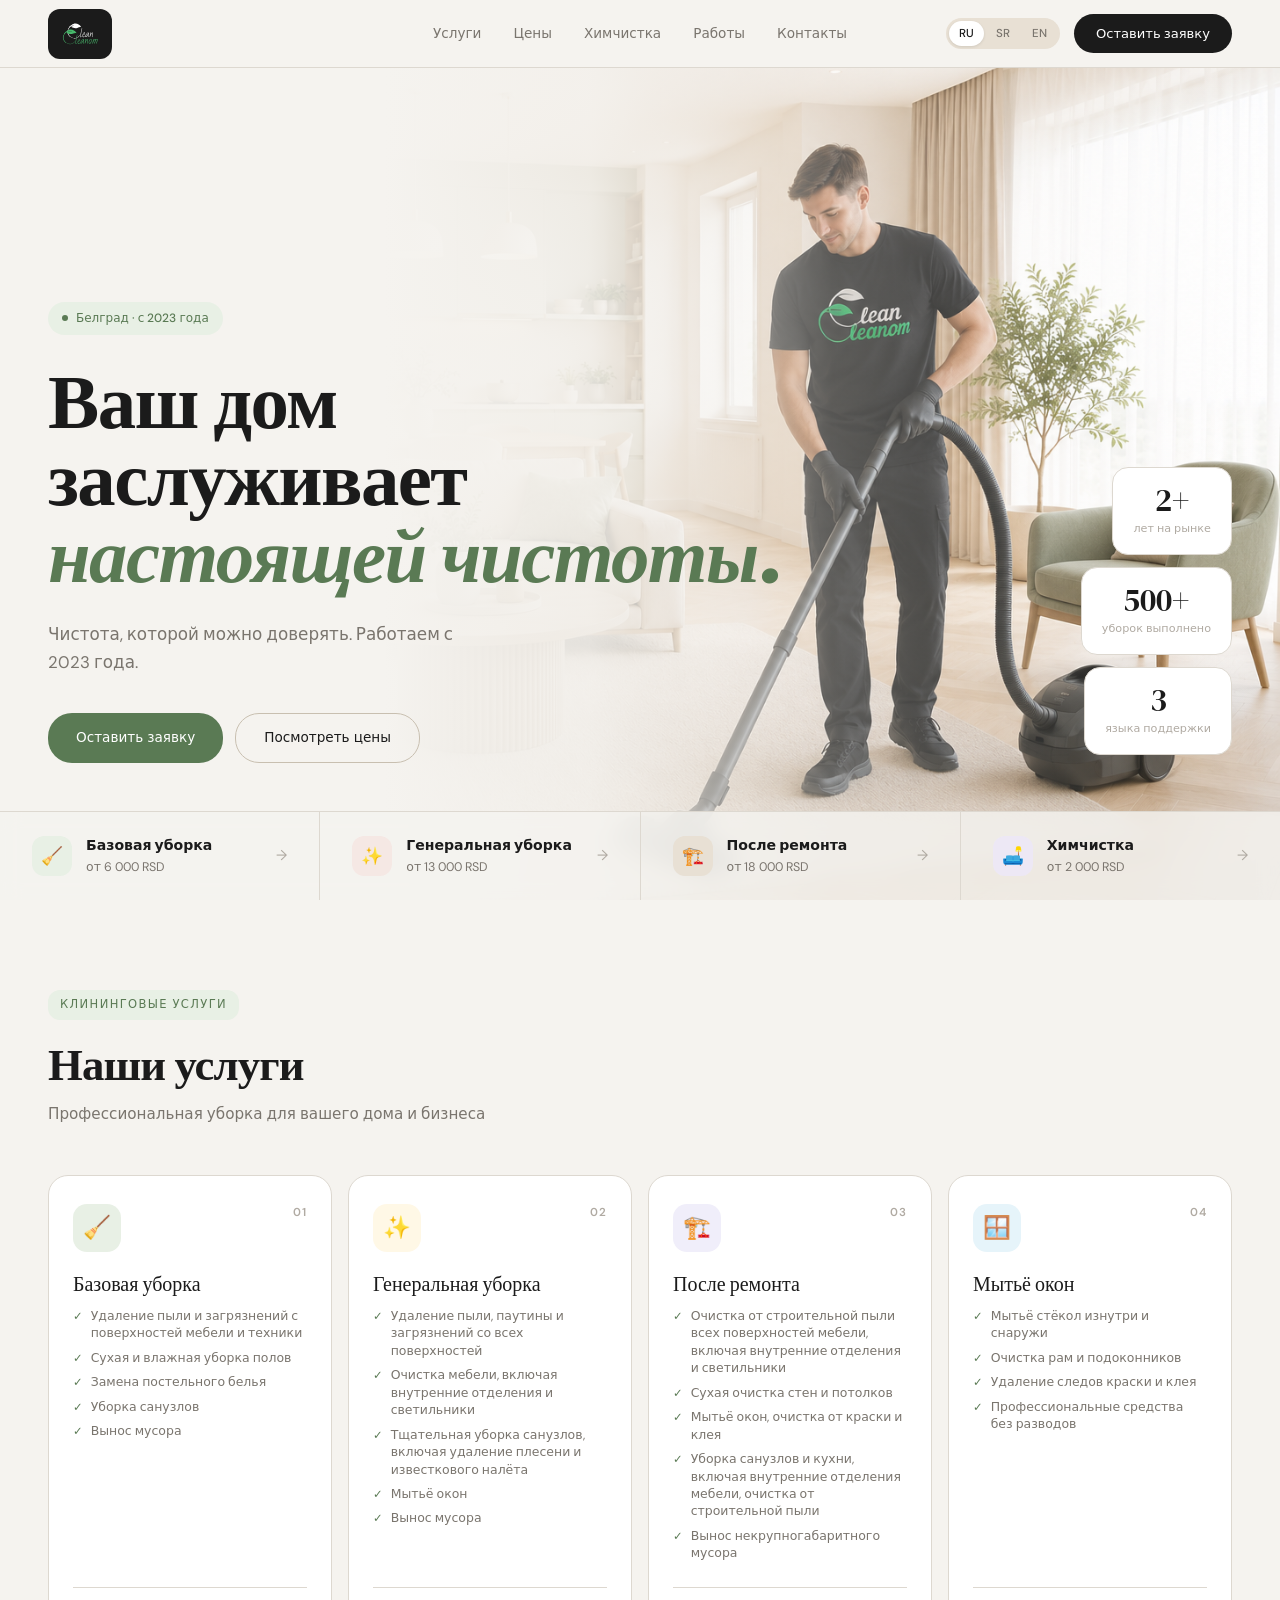
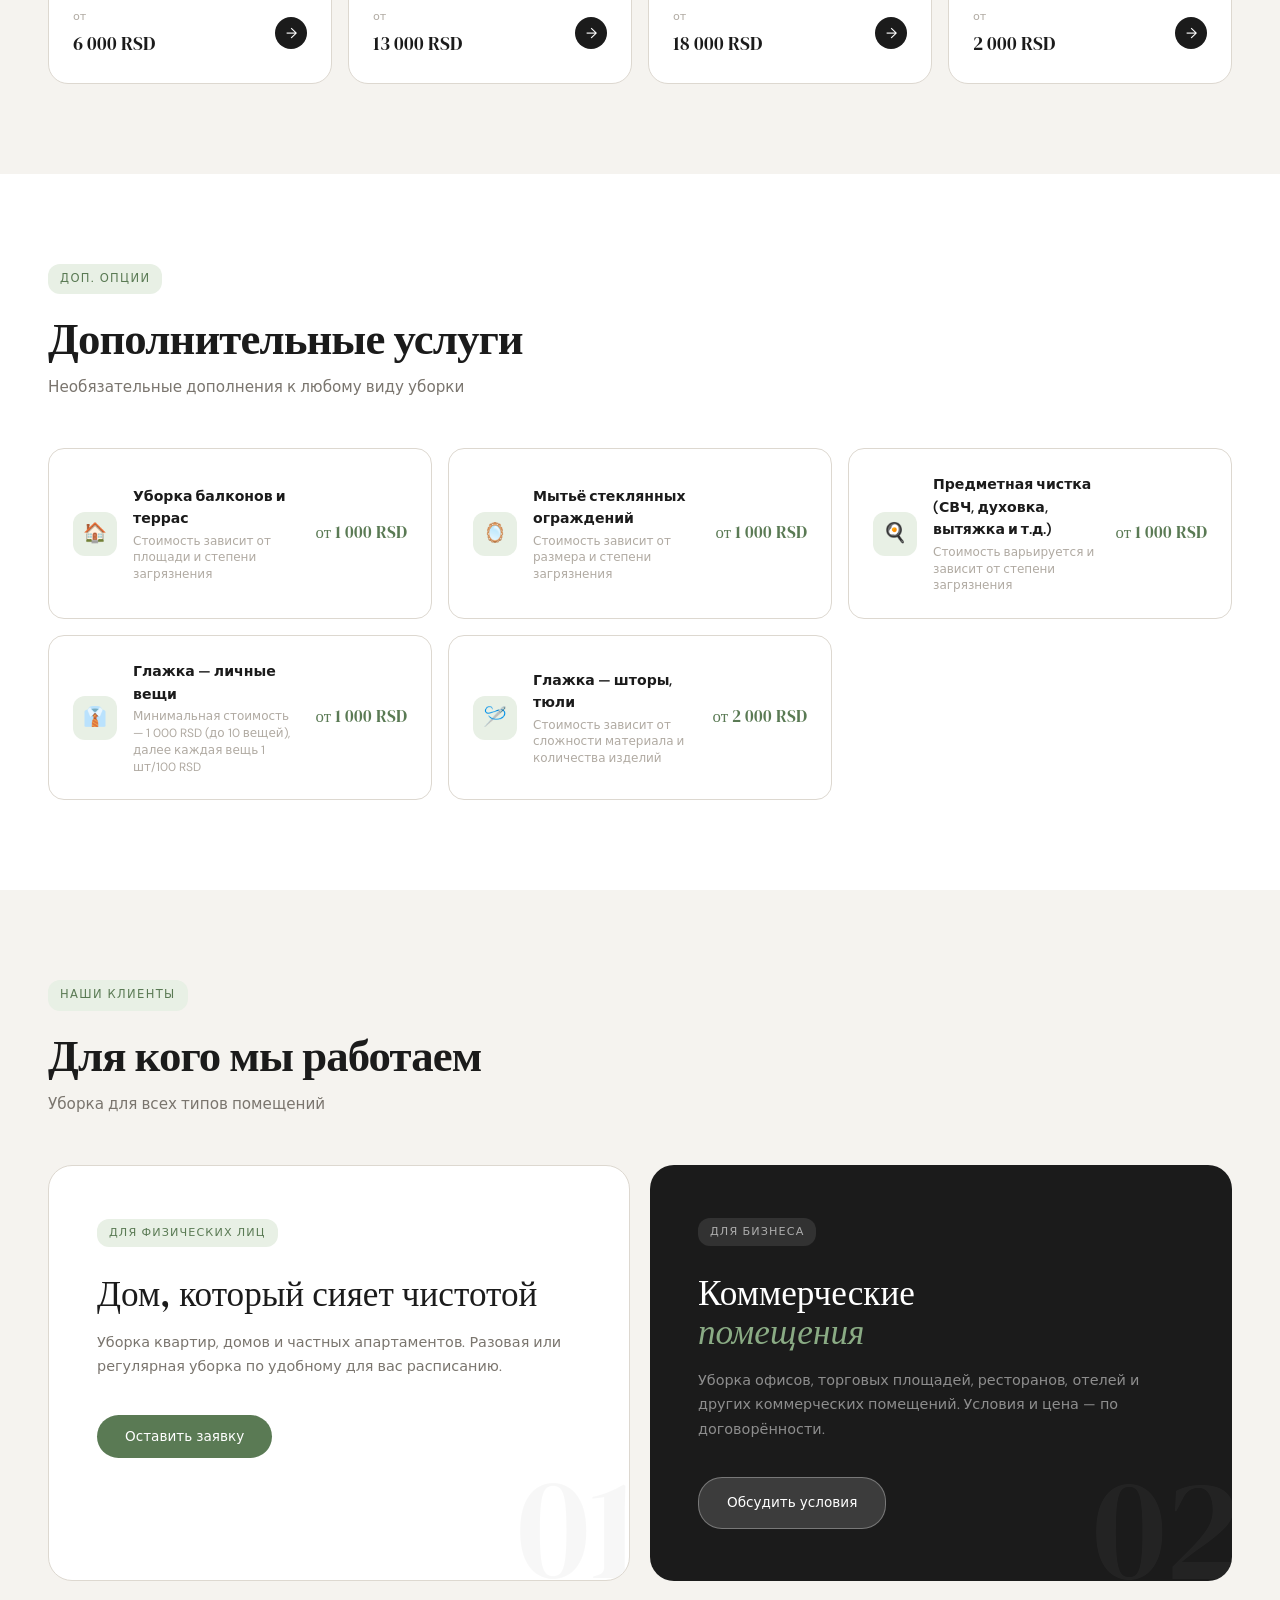
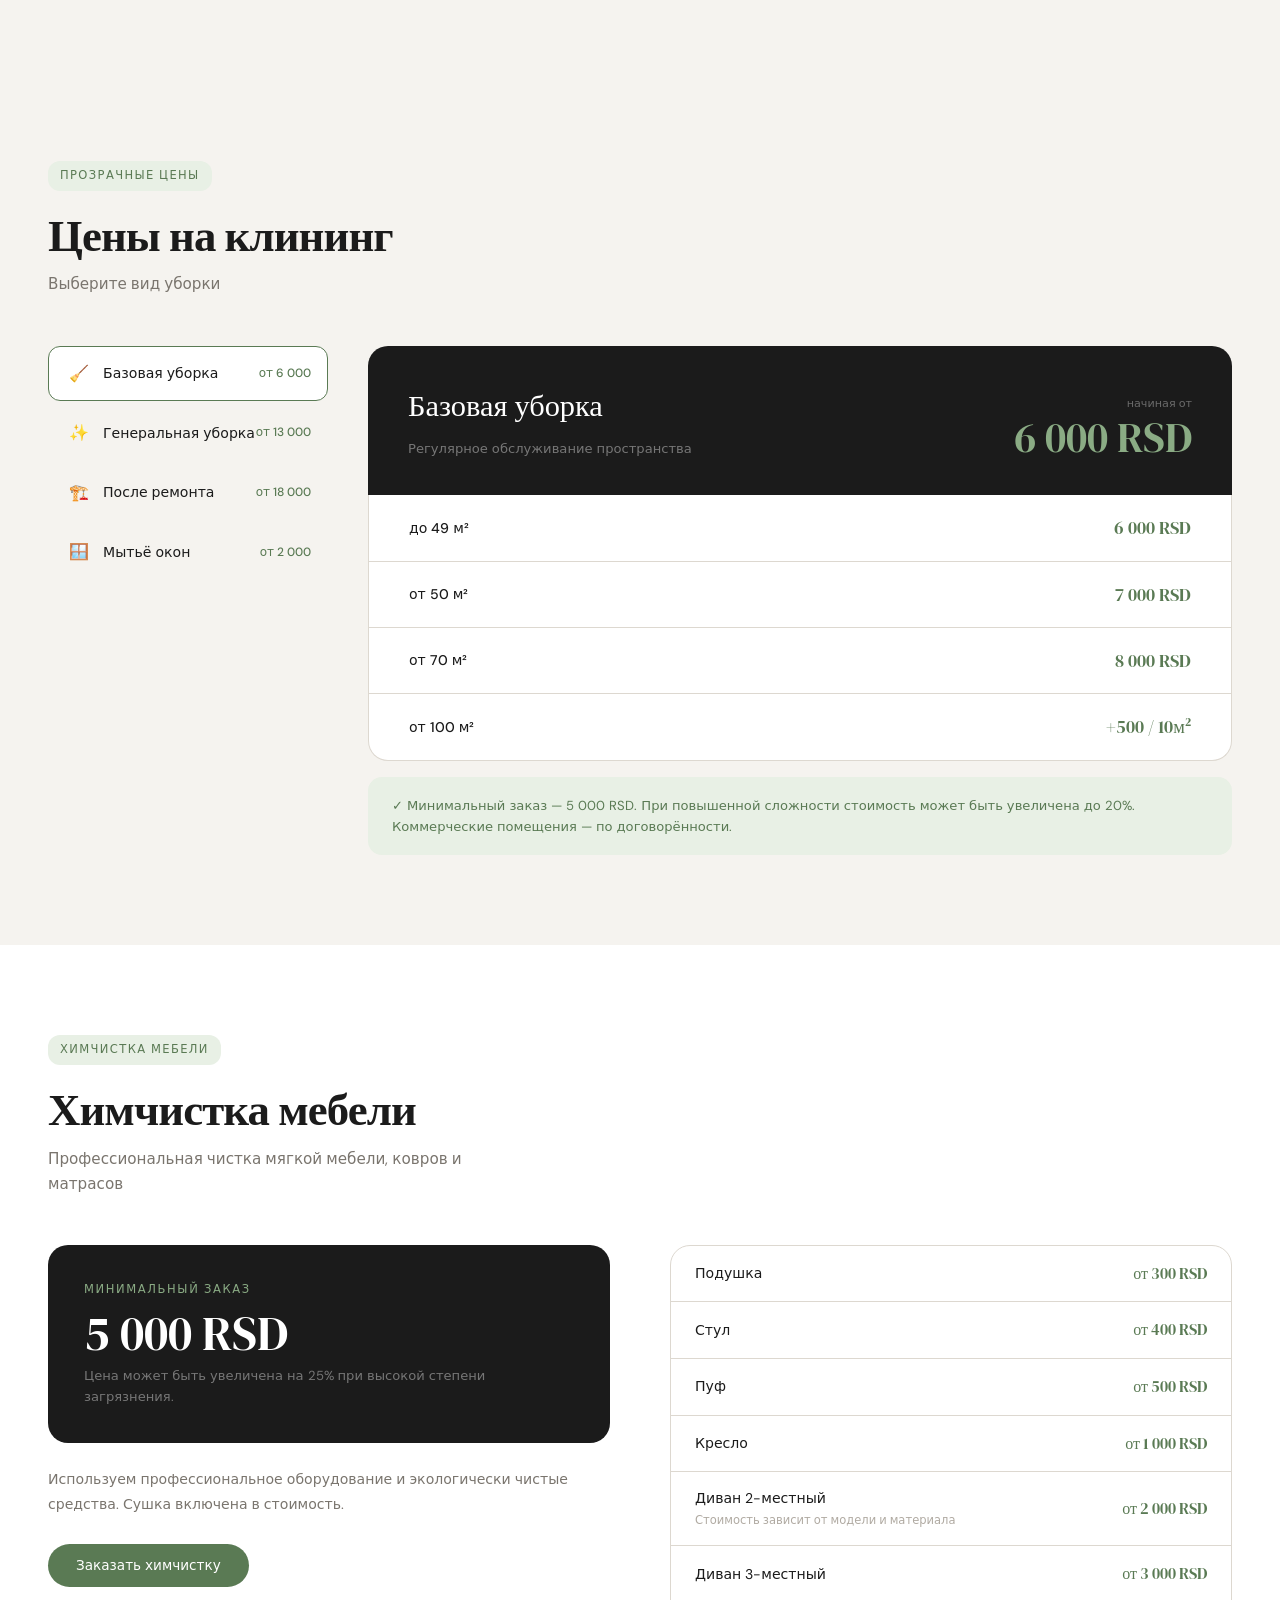
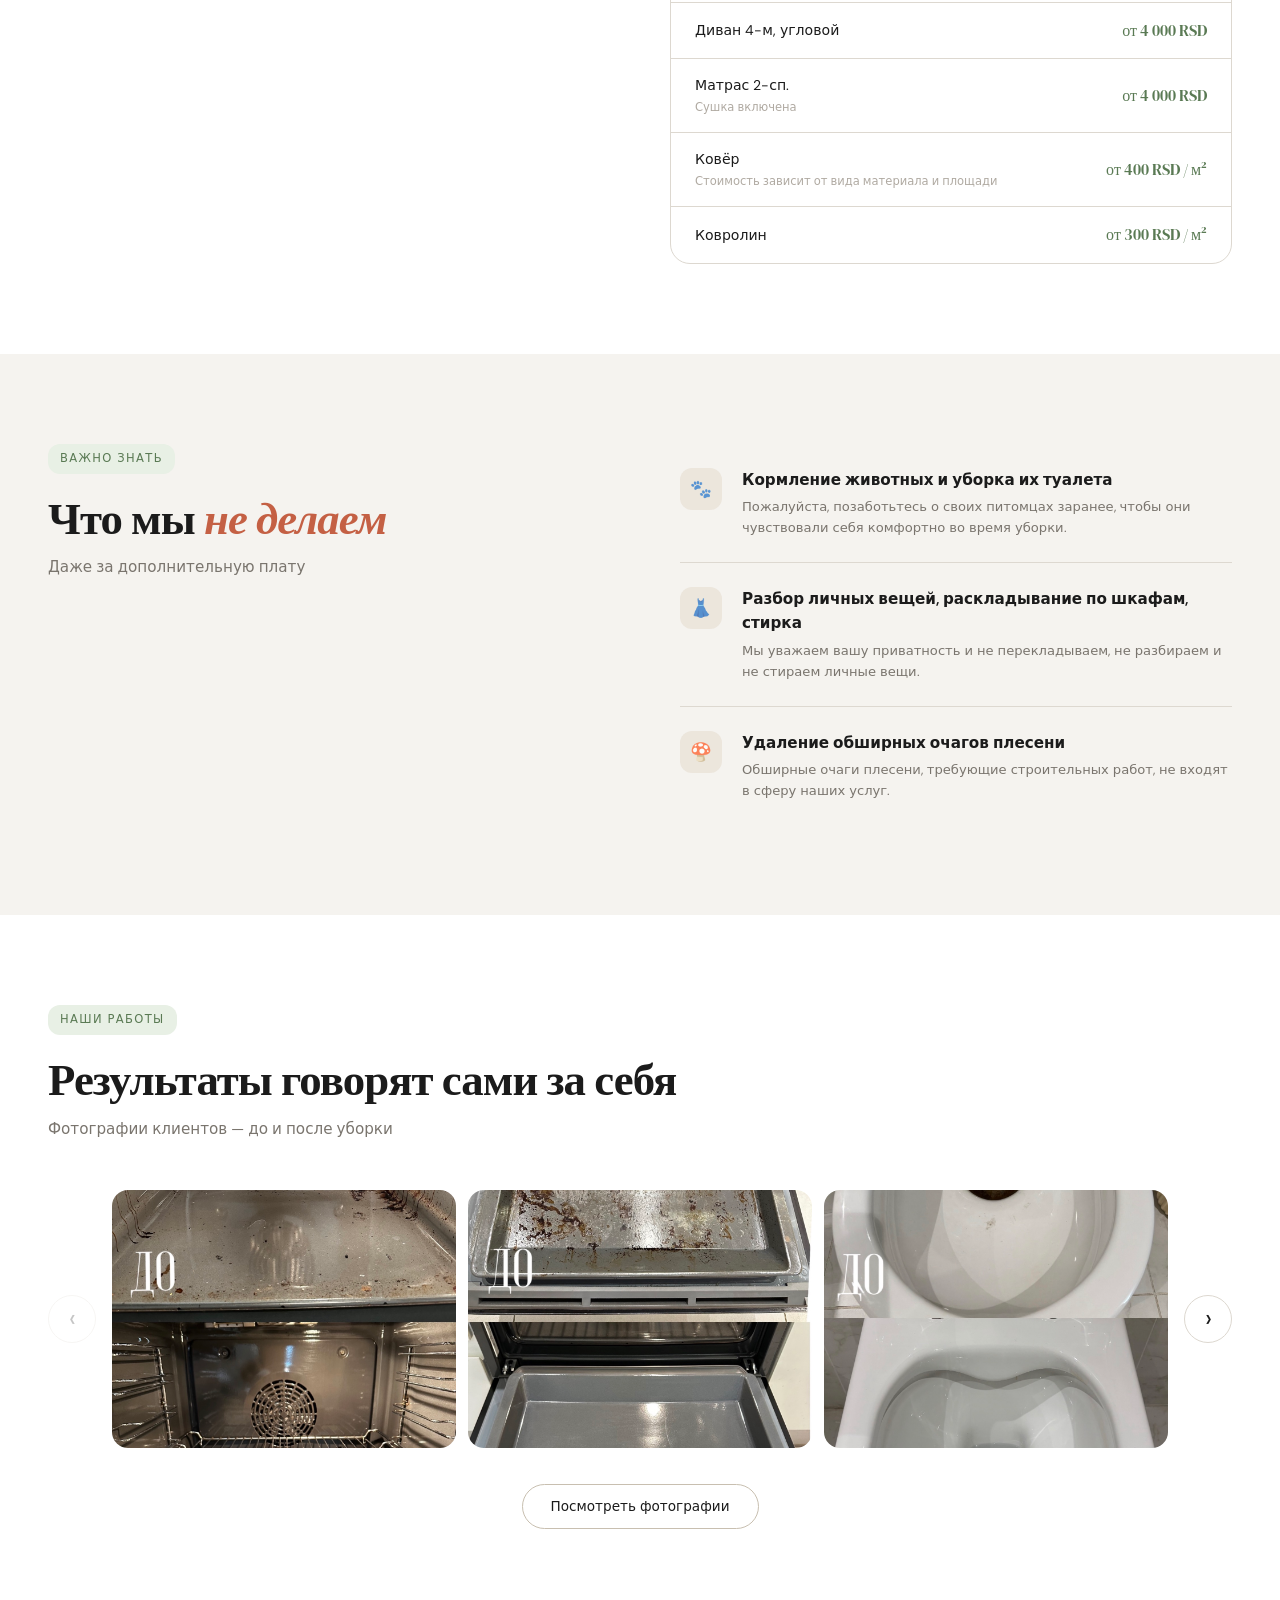
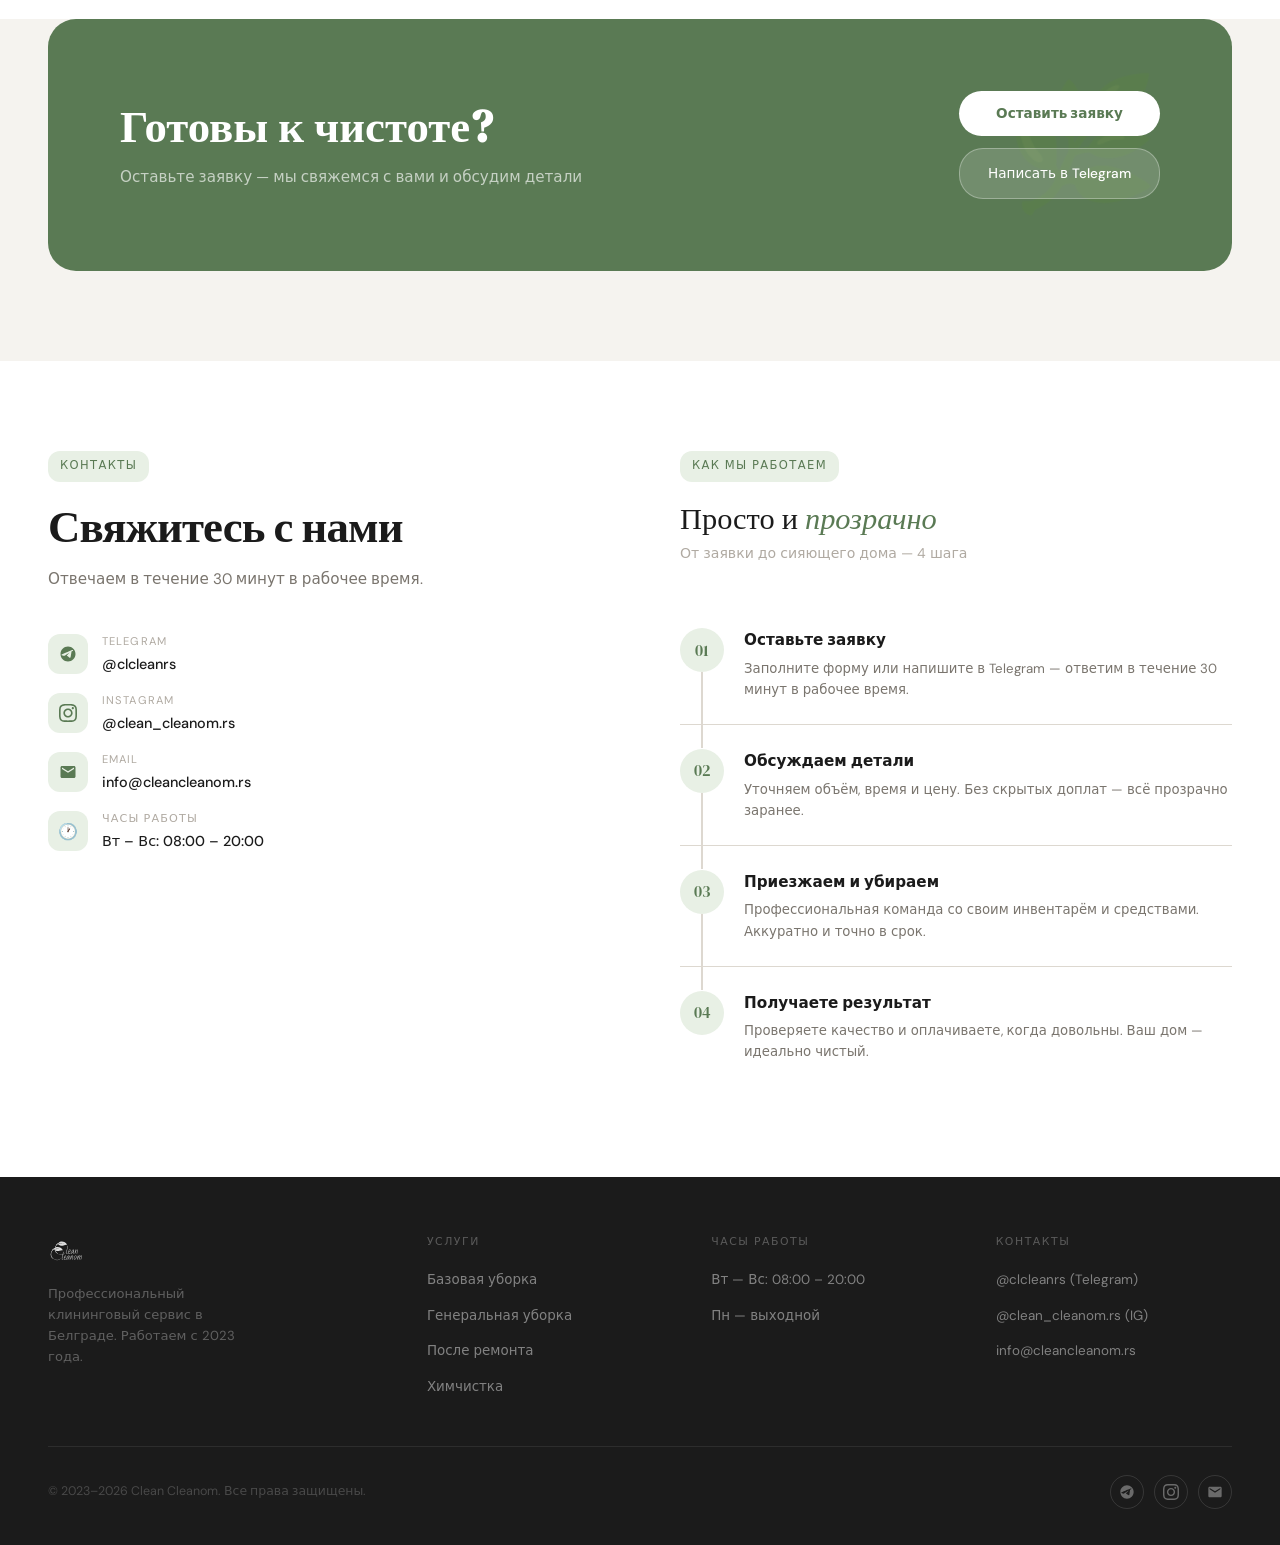
==== commit dae3ea76: "Multiple copy and UI fixes - SR: Madrac → Dušek throughout dry cleaning table - RU: 'не выполняем' →" ====
--- a/index.html
+++ b/index.html
@@ -91,7 +91,7 @@
       <div class="strip-icon strip-green">🧹</div>
       <div class="strip-info">
         <div class="strip-name" data-i18n="svc_basic_title">Базовая уборка</div>
-        <div class="strip-price">от 6 000 дин</div>
+        <div class="strip-price">от 6 000 RSD</div>
       </div>
       <div class="strip-arrow">→</div>
     </div>
@@ -99,7 +99,7 @@
       <div class="strip-icon strip-rust">✨</div>
       <div class="strip-info">
         <div class="strip-name" data-i18n="svc_deep_title">Генеральная уборка</div>
-        <div class="strip-price">от 13 000 дин</div>
+        <div class="strip-price">от 13 000 RSD</div>
       </div>
       <div class="strip-arrow">→</div>
     </div>
@@ -107,7 +107,7 @@
       <div class="strip-icon strip-sand">🏗️</div>
       <div class="strip-info">
         <div class="strip-name" data-i18n="svc_reno_title">После ремонта</div>
-        <div class="strip-price">от 18 000 дин</div>
+        <div class="strip-price">от 18 000 RSD</div>
       </div>
       <div class="strip-arrow">→</div>
     </div>
@@ -115,7 +115,7 @@
       <div class="strip-icon strip-purple">🛋️</div>
       <div class="strip-info">
         <div class="strip-name" data-i18n="dry_title_short">Химчистка</div>
-        <div class="strip-price">от 2 000 дин</div>
+        <div class="strip-price">от 2 000 RSD</div>
       </div>
       <div class="strip-arrow">→</div>
     </div>
@@ -145,7 +145,7 @@
       <div class="svc-footer">
         <div>
           <span class="svc-from" data-i18n="from_price">от</span>
-          <span class="svc-price">6 000 дин</span>
+          <span class="svc-price">6 000 RSD</span>
         </div>
         <button class="svc-book open-modal-btn" aria-label="Записаться">→</button>
       </div>
@@ -167,7 +167,7 @@
       <div class="svc-footer">
         <div>
           <span class="svc-from" data-i18n="from_price">от</span>
-          <span class="svc-price">13 000 дин</span>
+          <span class="svc-price">13 000 RSD</span>
         </div>
         <button class="svc-book open-modal-btn" aria-label="Записаться">→</button>
       </div>
@@ -189,7 +189,7 @@
       <div class="svc-footer">
         <div>
           <span class="svc-from" data-i18n="from_price">от</span>
-          <span class="svc-price">18 000 дин</span>
+          <span class="svc-price">18 000 RSD</span>
         </div>
         <button class="svc-book open-modal-btn" aria-label="Записаться">→</button>
       </div>
@@ -210,7 +210,7 @@
       <div class="svc-footer">
         <div>
           <span class="svc-from" data-i18n="from_price">от</span>
-          <span class="svc-price">2 000 дин</span>
+          <span class="svc-price">2 000 RSD</span>
         </div>
         <button class="svc-book open-modal-btn" aria-label="Записаться">→</button>
       </div>
@@ -231,7 +231,7 @@
         <div class="extra-name" data-i18n="add_balcony">Уборка балконов и террас</div>
         <div class="extra-note" data-i18n="add_balcony_note">Стоимость зависит от площади</div>
       </div>
-      <div class="extra-price" data-i18n="add_price_1k">от 1 000 дин</div>
+      <div class="extra-price" data-i18n="add_price_1k">от 1 000 RSD</div>
     </div>
     <div class="extra-card appear">
       <div class="extra-icon">🪞</div>
@@ -239,7 +239,7 @@
         <div class="extra-name" data-i18n="add_glass">Мытьё стеклянных ограждений</div>
         <div class="extra-note" data-i18n="add_glass_note">Стоимость зависит от размера</div>
       </div>
-      <div class="extra-price" data-i18n="add_price_1k">от 1 000 дин</div>
+      <div class="extra-price" data-i18n="add_price_1k">от 1 000 RSD</div>
     </div>
     <div class="extra-card appear">
       <div class="extra-icon">🍳</div>
@@ -247,15 +247,15 @@
         <div class="extra-name" data-i18n="add_items">Предметная чистка (СВЧ, духовка, вытяжка)</div>
         <div class="extra-note" data-i18n="add_items_note">Стоимость зависит от загрязнения</div>
       </div>
-      <div class="extra-price" data-i18n="add_price_1k">от 1 000 дин</div>
+      <div class="extra-price" data-i18n="add_price_1k">от 1 000 RSD</div>
     </div>
     <div class="extra-card appear">
       <div class="extra-icon">👔</div>
       <div class="extra-info">
         <div class="extra-name" data-i18n="add_iron_personal">Глажка — личные вещи</div>
-        <div class="extra-note" data-i18n="add_iron_personal_note">До 10 вещей, далее 100 дин/шт</div>
-      </div>
-      <div class="extra-price" data-i18n="add_price_1k">от 1 000 дин</div>
+        <div class="extra-note" data-i18n="add_iron_personal_note">До 10 вещей, далее 100 RSD/шт</div>
+      </div>
+      <div class="extra-price" data-i18n="add_price_1k">от 1 000 RSD</div>
     </div>
     <div class="extra-card appear">
       <div class="extra-icon">🪡</div>
@@ -263,7 +263,7 @@
         <div class="extra-name" data-i18n="add_iron_curtains">Глажка — шторы, тюли</div>
         <div class="extra-note" data-i18n="add_iron_curtains_note">Зависит от материала и количества</div>
       </div>
-      <div class="extra-price" data-i18n="add_price_2k">от 2 000 дин</div>
+      <div class="extra-price" data-i18n="add_price_2k">от 2 000 RSD</div>
     </div>
   </div>
 </section>
@@ -341,13 +341,13 @@
           </div>
           <div class="pc-price-big">
             <span class="pc-from-label" data-i18n="pc_from_label">начиная от</span>
-            <span class="pc-amount">6 000 дин</span>
+            <span class="pc-amount">6 000 RSD</span>
           </div>
         </div>
         <div class="pricing-rows">
-          <div class="p-row"><span class="p-area" data-i18n="prices_row1">до 49 м²</span><span class="p-price">6 000 дин</span></div>
-          <div class="p-row"><span class="p-area" data-i18n="prices_row2">от 50 м²</span><span class="p-price">7 000 дин</span></div>
-          <div class="p-row"><span class="p-area" data-i18n="prices_row3">от 70 м²</span><span class="p-price">8 000 дин</span></div>
+          <div class="p-row"><span class="p-area" data-i18n="prices_row1">до 49 м²</span><span class="p-price">6 000 RSD</span></div>
+          <div class="p-row"><span class="p-area" data-i18n="prices_row2">от 50 м²</span><span class="p-price">7 000 RSD</span></div>
+          <div class="p-row"><span class="p-area" data-i18n="prices_row3">от 70 м²</span><span class="p-price">8 000 RSD</span></div>
           <div class="p-row"><span class="p-area" data-i18n="prices_row4">от 100 м²</span><span class="p-price">+500 / 10м²</span></div>
         </div>
       </div>
@@ -360,13 +360,13 @@
           </div>
           <div class="pc-price-big">
             <span class="pc-from-label" data-i18n="pc_from_label">начиная от</span>
-            <span class="pc-amount">13 000 дин</span>
+            <span class="pc-amount">13 000 RSD</span>
           </div>
         </div>
         <div class="pricing-rows">
-          <div class="p-row"><span class="p-area" data-i18n="prices_row1">до 49 м²</span><span class="p-price">13 000 дин</span></div>
-          <div class="p-row"><span class="p-area" data-i18n="prices_row2">от 50 м²</span><span class="p-price">15 000 дин</span></div>
-          <div class="p-row"><span class="p-area" data-i18n="prices_row3">от 70 м²</span><span class="p-price">17 000 дин</span></div>
+          <div class="p-row"><span class="p-area" data-i18n="prices_row1">до 49 м²</span><span class="p-price">13 000 RSD</span></div>
+          <div class="p-row"><span class="p-area" data-i18n="prices_row2">от 50 м²</span><span class="p-price">15 000 RSD</span></div>
+          <div class="p-row"><span class="p-area" data-i18n="prices_row3">от 70 м²</span><span class="p-price">17 000 RSD</span></div>
           <div class="p-row"><span class="p-area" data-i18n="prices_row4">от 100 м²</span><span class="p-price">+1 000 / 10м²</span></div>
         </div>
       </div>
@@ -379,13 +379,13 @@
           </div>
           <div class="pc-price-big">
             <span class="pc-from-label" data-i18n="pc_from_label">начиная от</span>
-            <span class="pc-amount">18 000 дин</span>
+            <span class="pc-amount">18 000 RSD</span>
           </div>
         </div>
         <div class="pricing-rows">
-          <div class="p-row"><span class="p-area" data-i18n="prices_row1">до 49 м²</span><span class="p-price">18 000 дин</span></div>
-          <div class="p-row"><span class="p-area" data-i18n="prices_row2">от 50 м²</span><span class="p-price">20 000 дин</span></div>
-          <div class="p-row"><span class="p-area" data-i18n="prices_row3">от 70 м²</span><span class="p-price">22 000 дин</span></div>
+          <div class="p-row"><span class="p-area" data-i18n="prices_row1">до 49 м²</span><span class="p-price">18 000 RSD</span></div>
+          <div class="p-row"><span class="p-area" data-i18n="prices_row2">от 50 м²</span><span class="p-price">20 000 RSD</span></div>
+          <div class="p-row"><span class="p-area" data-i18n="prices_row3">от 70 м²</span><span class="p-price">22 000 RSD</span></div>
           <div class="p-row"><span class="p-area" data-i18n="prices_row4">от 100 м²</span><span class="p-price">+1 000 / 10м²</span></div>
         </div>
       </div>
@@ -398,18 +398,18 @@
           </div>
           <div class="pc-price-big">
             <span class="pc-from-label" data-i18n="pc_from_label">начиная от</span>
-            <span class="pc-amount">2 000 дин</span>
+            <span class="pc-amount">2 000 RSD</span>
           </div>
         </div>
         <div class="pricing-rows">
-          <div class="p-row"><span class="p-area" data-i18n="prices_row1">до 49 м²</span><span class="p-price">2 000 дин</span></div>
-          <div class="p-row"><span class="p-area" data-i18n="prices_row2">от 50 м²</span><span class="p-price">3 000 дин</span></div>
-          <div class="p-row"><span class="p-area" data-i18n="prices_row3">от 70 м²</span><span class="p-price">4 000 дин</span></div>
-          <div class="p-row"><span class="p-area" data-i18n="prices_row4">от 100 м²</span><span class="p-price">6 000 дин</span></div>
-        </div>
-      </div>
-
-      <div class="pricing-note-card" data-i18n="prices_note_combined">✓ Минимальный заказ — 5 000 дин. При повышенной сложности стоимость может быть увеличена до 20%. Коммерческие помещения — по договорённости.</div>
+          <div class="p-row"><span class="p-area" data-i18n="prices_row1">до 49 м²</span><span class="p-price">2 000 RSD</span></div>
+          <div class="p-row"><span class="p-area" data-i18n="prices_row2">от 50 м²</span><span class="p-price">3 000 RSD</span></div>
+          <div class="p-row"><span class="p-area" data-i18n="prices_row3">от 70 м²</span><span class="p-price">4 000 RSD</span></div>
+          <div class="p-row"><span class="p-area" data-i18n="prices_row4">от 100 м²</span><span class="p-price">6 000 RSD</span></div>
+        </div>
+      </div>
+
+      <div class="pricing-note-card" data-i18n="prices_note_combined">✓ Минимальный заказ — 5 000 RSD. При повышенной сложности стоимость может быть увеличена до 20%. Коммерческие помещения — по договорённости.</div>
     </div>
   </div>
 </section>
@@ -424,7 +424,7 @@
     <div class="uph-info">
       <div class="uph-callout">
         <div class="uph-callout-label" data-i18n="uph_min_label">Минимальный заказ</div>
-        <div class="uph-callout-amount">5 000 дин</div>
+        <div class="uph-callout-amount">5 000 RSD</div>
         <div class="uph-callout-sub" data-i18n="uph_callout_sub">Цена может быть увеличена на 25% при высокой степени загрязнения.</div>
       </div>
       <p class="uph-extra-text" data-i18n="uph_extra_text">Используем профессиональное оборудование и экологически чистые средства. Сушка включена в стоимость.</p>
@@ -434,52 +434,52 @@
     <div class="uph-table">
       <div class="uph-row">
         <div><div class="uph-name" data-i18n="dry_pillow">Подушка</div></div>
-        <div class="uph-price">от 300 дин</div>
+        <div class="uph-price">от 300 RSD</div>
       </div>
       <div class="uph-row">
         <div><div class="uph-name" data-i18n="dry_chair">Стул</div></div>
-        <div class="uph-price">от 400 дин</div>
+        <div class="uph-price">от 400 RSD</div>
       </div>
       <div class="uph-row">
         <div><div class="uph-name" data-i18n="dry_pouf">Пуф</div></div>
-        <div class="uph-price">от 500 дин</div>
+        <div class="uph-price">от 500 RSD</div>
       </div>
       <div class="uph-row">
         <div><div class="uph-name" data-i18n="dry_armchair">Кресло</div></div>
-        <div class="uph-price">от 1 000 дин</div>
+        <div class="uph-price">от 1 000 RSD</div>
       </div>
       <div class="uph-row">
         <div>
           <div class="uph-name" data-i18n="dry_sofa2">Диван 2-местный</div>
           <div class="uph-note" data-i18n="dry_note_sofa">Зависит от модели и материала</div>
         </div>
-        <div class="uph-price">от 2 000 дин</div>
+        <div class="uph-price">от 2 000 RSD</div>
       </div>
       <div class="uph-row">
         <div><div class="uph-name" data-i18n="dry_sofa3">Диван 3-местный</div></div>
-        <div class="uph-price">от 3 000 дин</div>
+        <div class="uph-price">от 3 000 RSD</div>
       </div>
       <div class="uph-row">
         <div><div class="uph-name" data-i18n="dry_sofa4">Диван 4-м, угловой</div></div>
-        <div class="uph-price">от 4 000 дин</div>
+        <div class="uph-price">от 4 000 RSD</div>
       </div>
       <div class="uph-row">
         <div>
           <div class="uph-name" data-i18n="dry_mattress2">Матрас 2-сп.</div>
           <div class="uph-note" data-i18n="uph_dry_incl">Сушка включена</div>
         </div>
-        <div class="uph-price">от 4 000 дин</div>
+        <div class="uph-price">от 4 000 RSD</div>
       </div>
       <div class="uph-row">
         <div>
           <div class="uph-name" data-i18n="dry_carpet">Ковёр</div>
           <div class="uph-note" data-i18n="dry_note_carpet">Зависит от вида материала</div>
         </div>
-        <div class="uph-price">от 400 дин / м²</div>
+        <div class="uph-price">от 400 RSD / м²</div>
       </div>
       <div class="uph-row">
         <div><div class="uph-name" data-i18n="dry_carpet_roll">Ковролин</div></div>
-        <div class="uph-price">от 300 дин / м²</div>
+        <div class="uph-price">от 300 RSD / м²</div>
       </div>
     </div>
   </div>
--- a/css/style.css
+++ b/css/style.css
@@ -847,6 +847,7 @@
   font-family: var(--sans); font-size: 0.88rem; font-weight: 500;
   cursor: pointer; transition: background 0.2s;
   display: flex; align-items: center; justify-content: center; gap: 8px;
+  margin-top: 8px;
 }
 .f-submit:hover:not(:disabled) { background: var(--sage); }
 .f-submit:disabled { opacity: 0.5; cursor: not-allowed; }
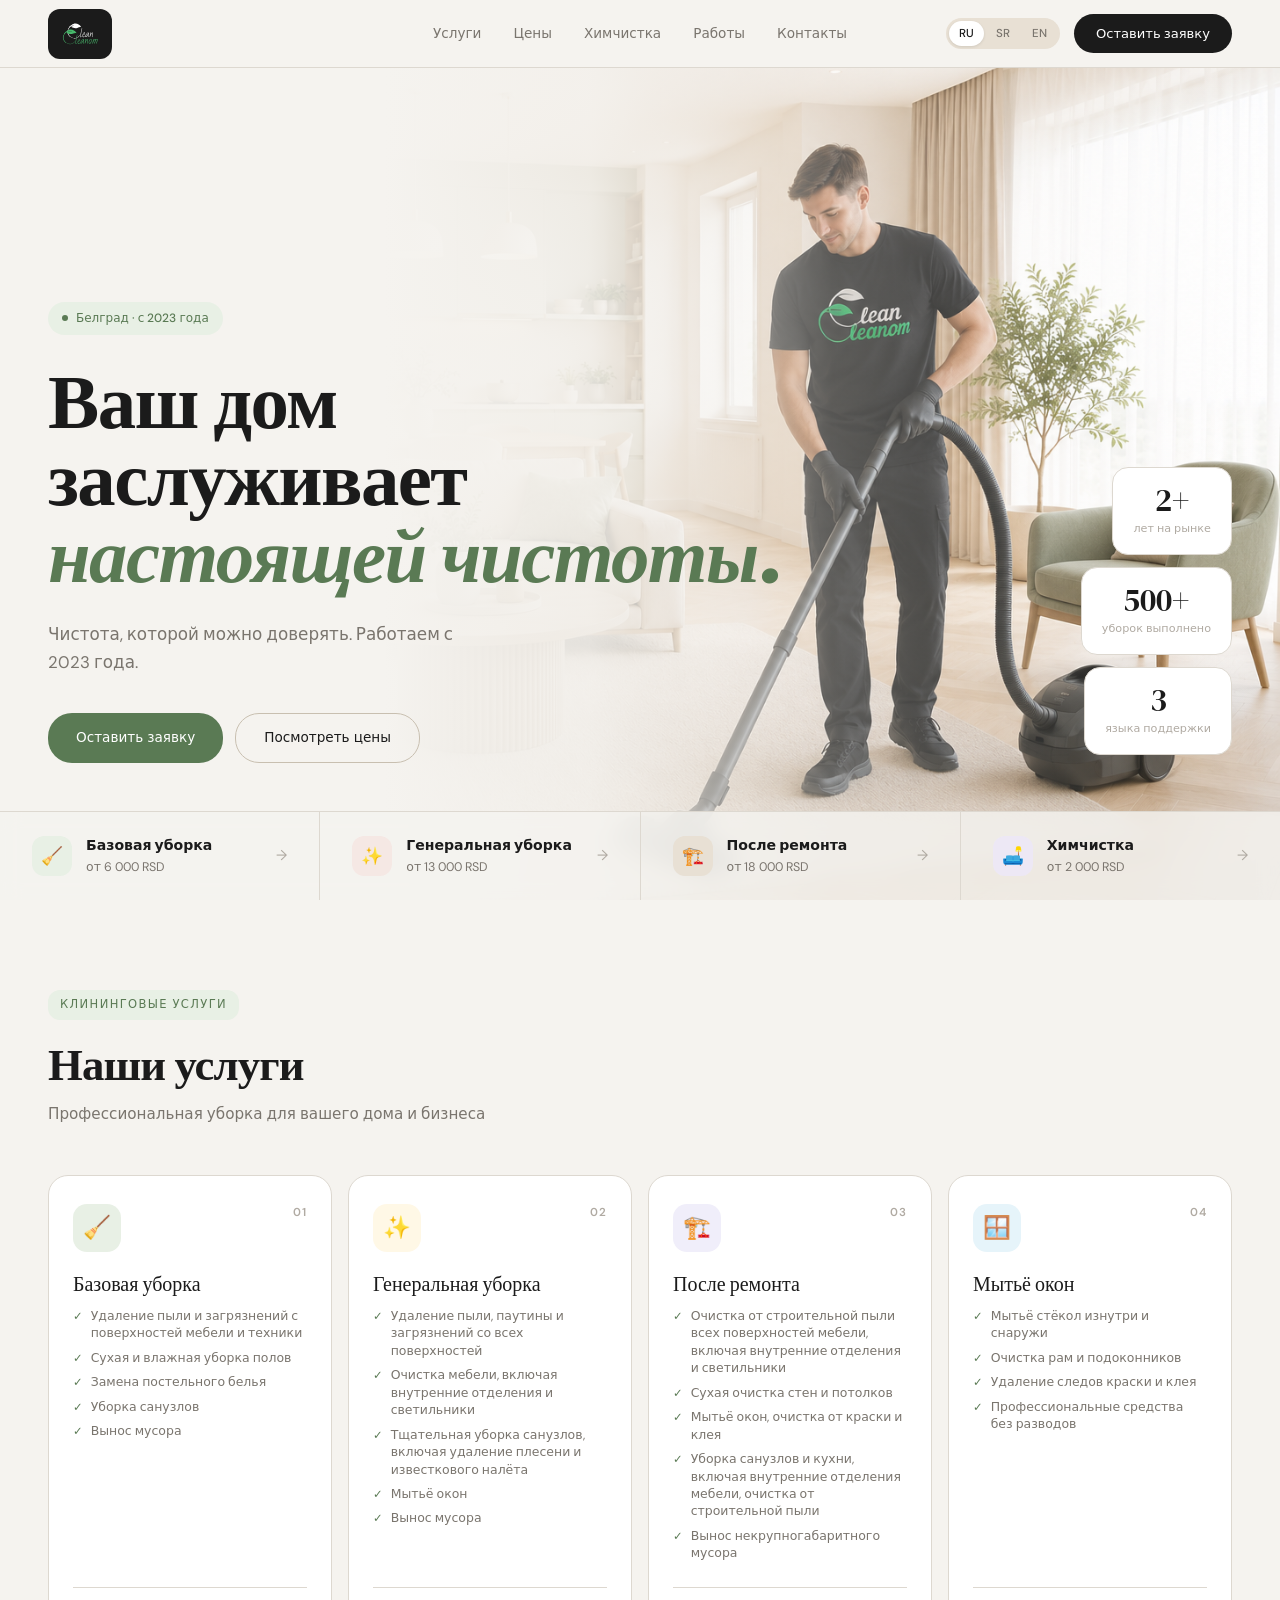
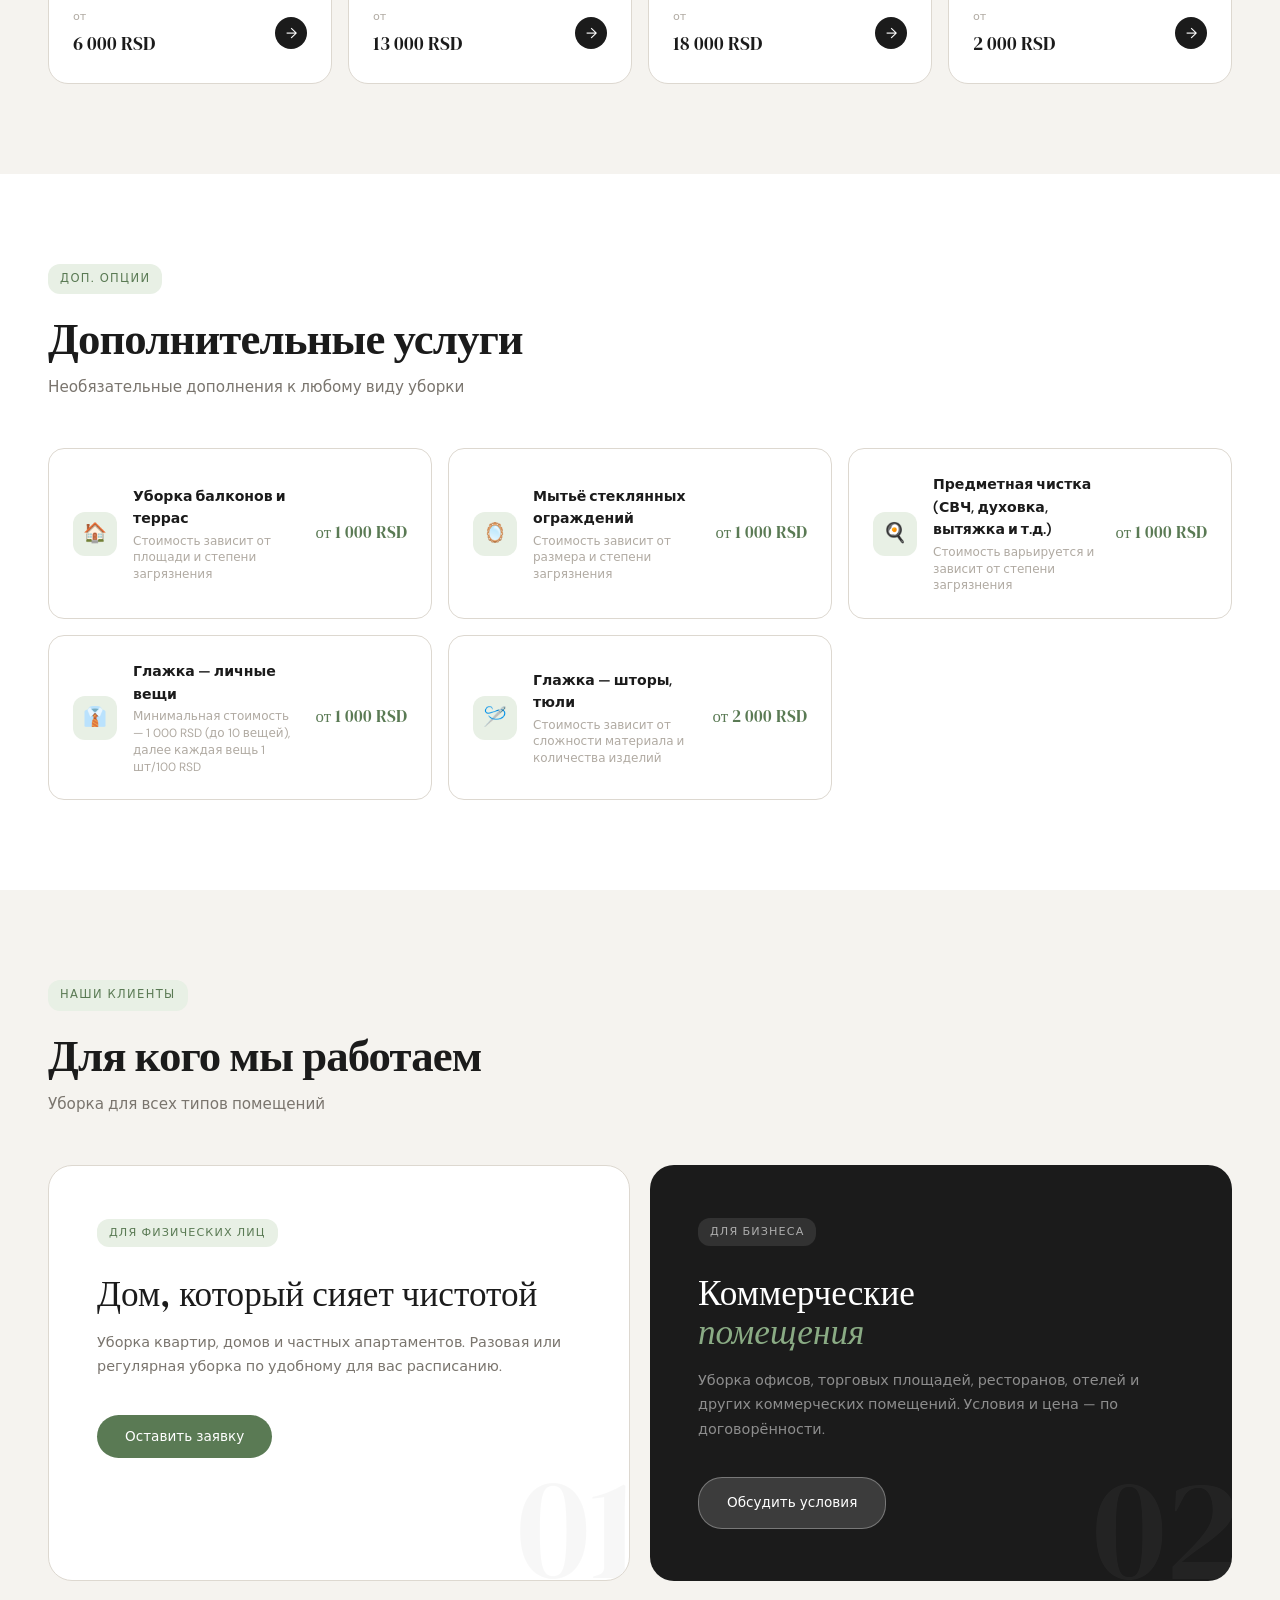
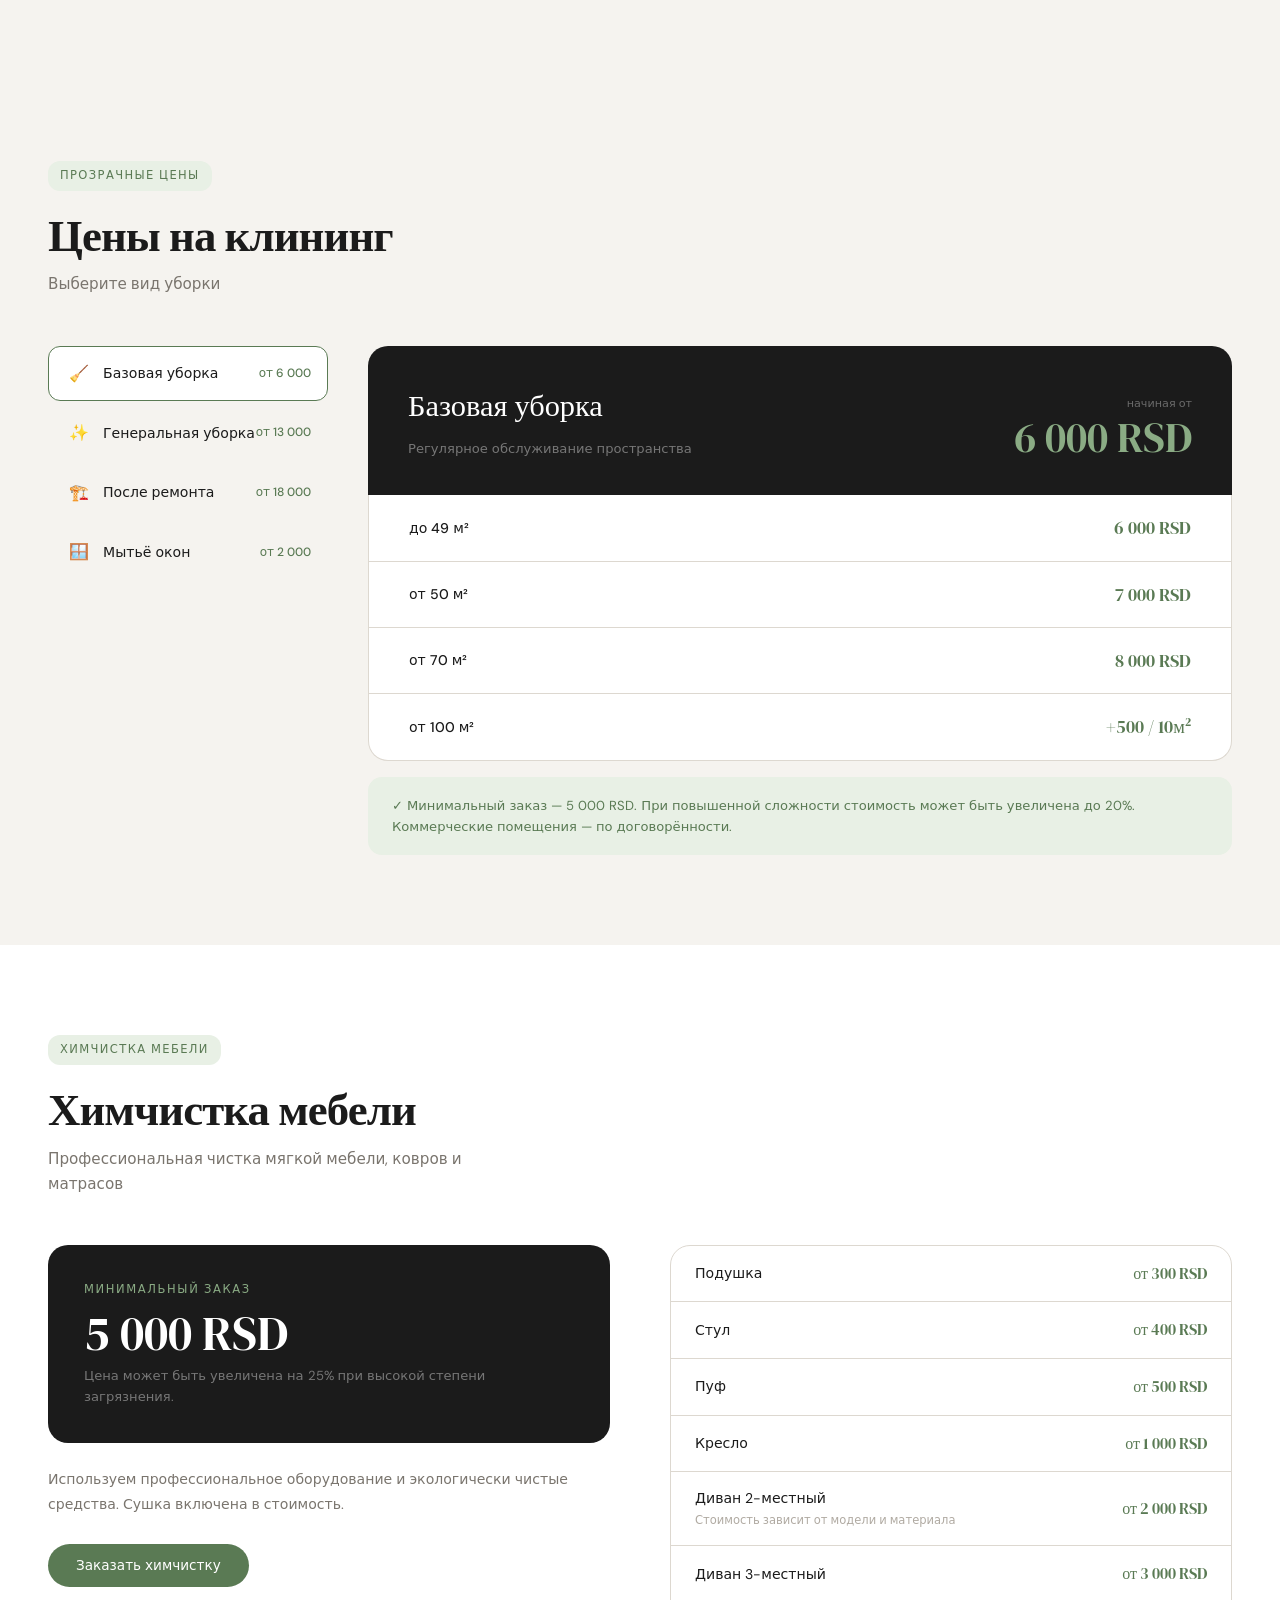
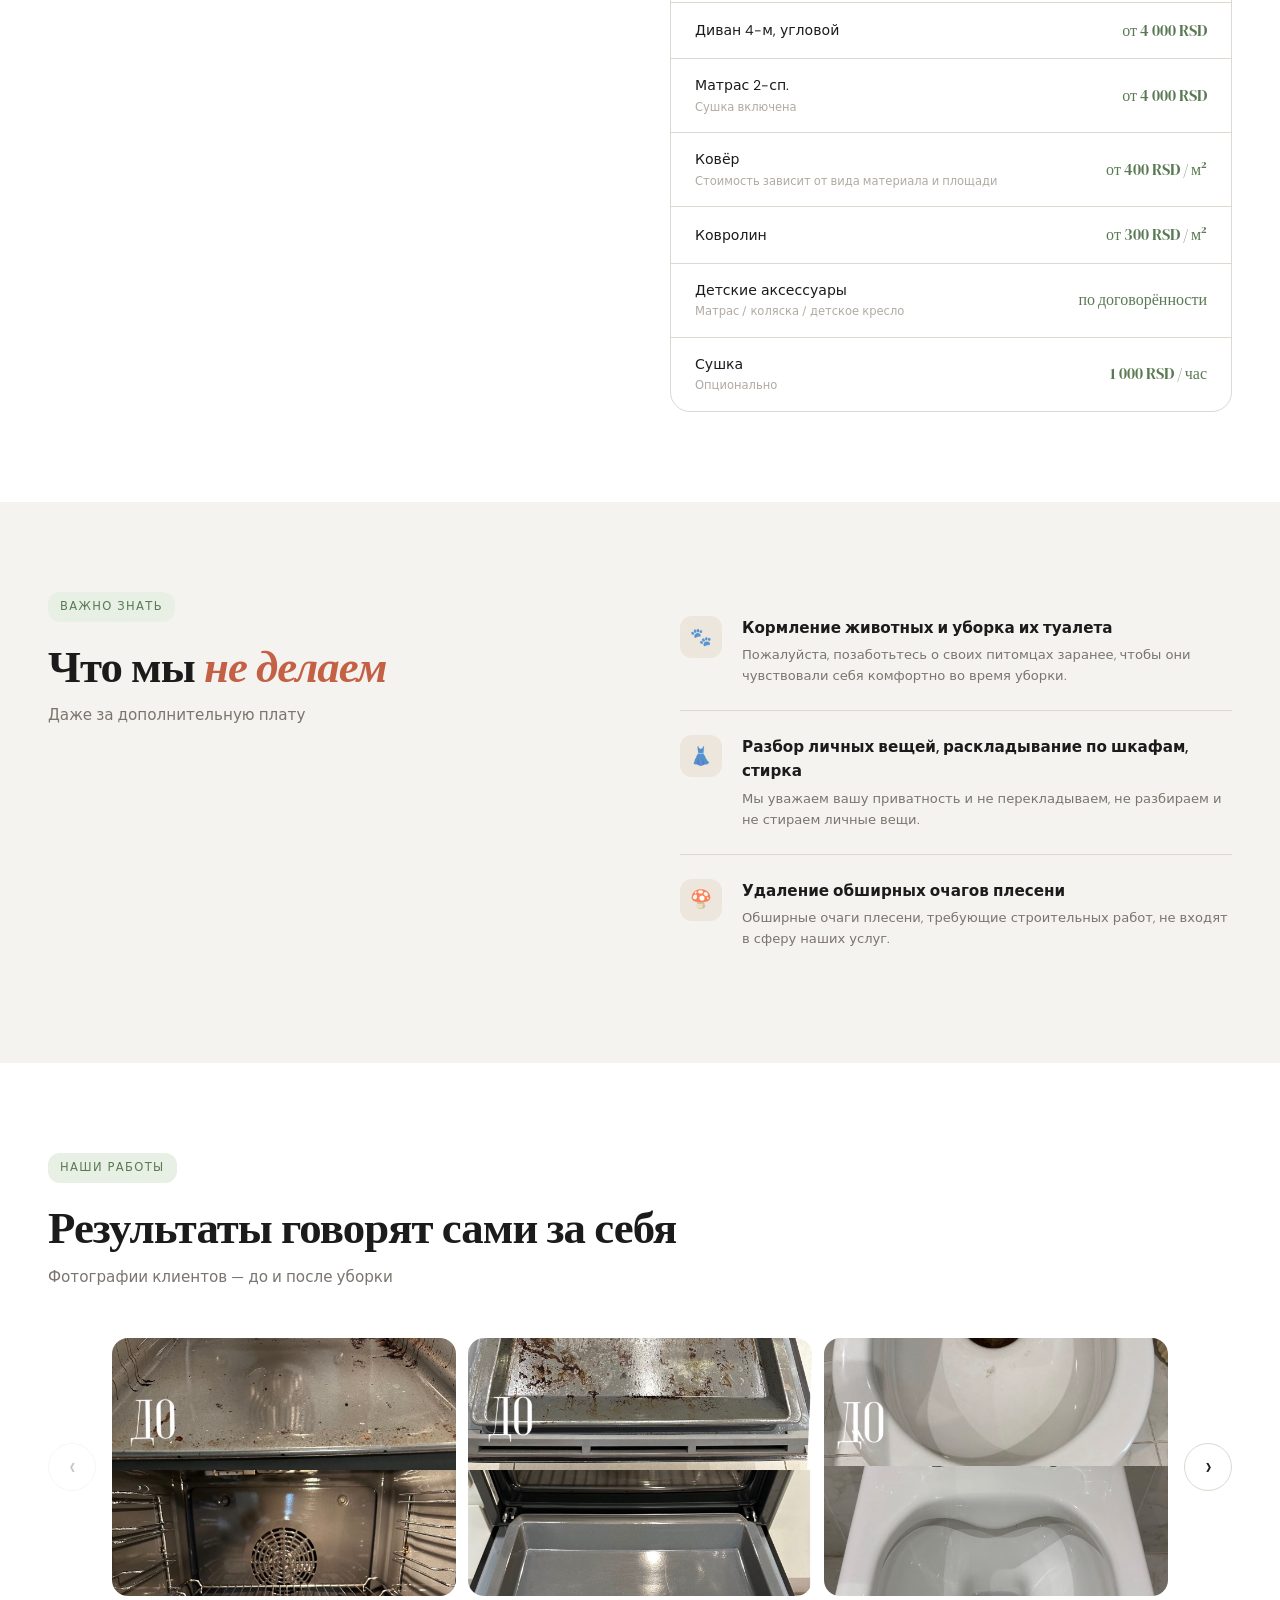
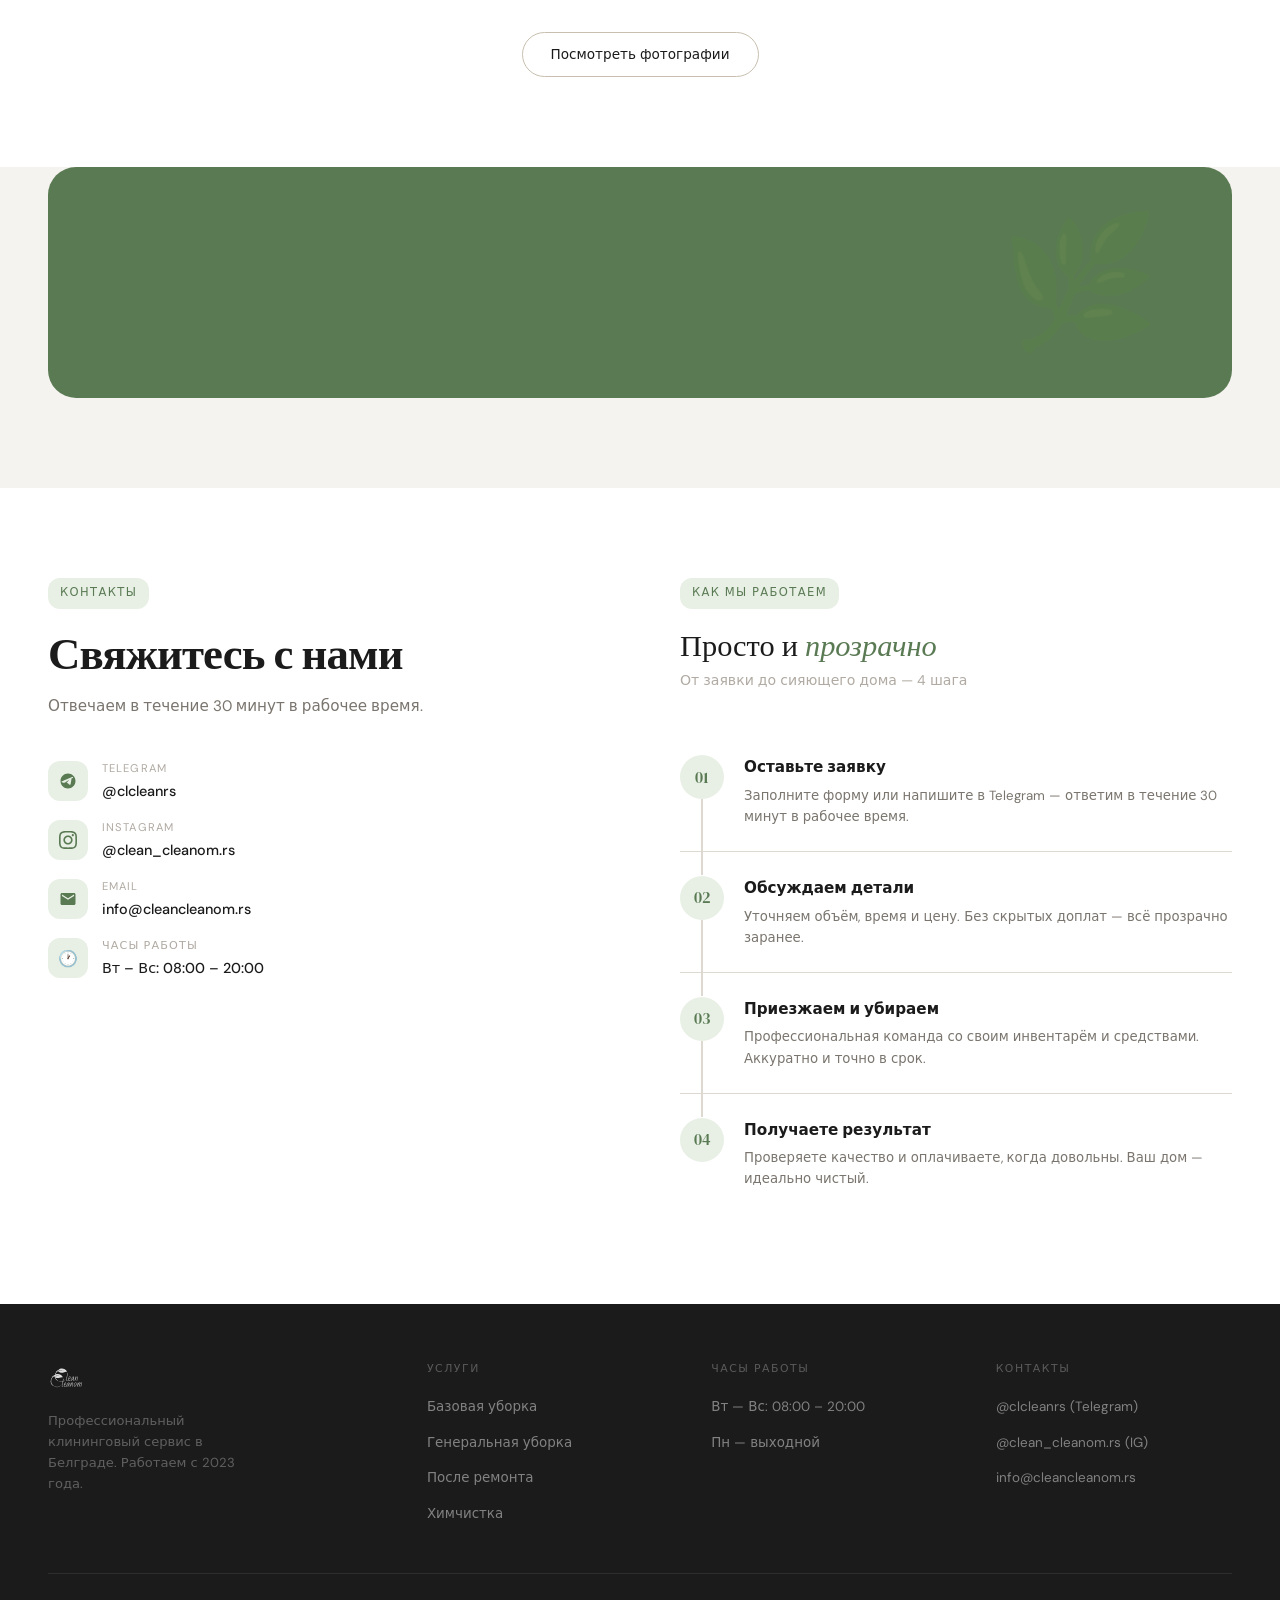
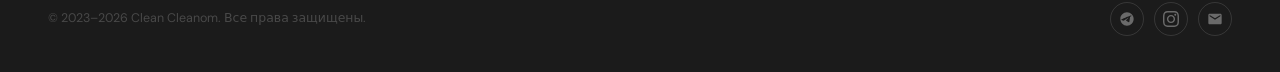
==== commit 049e58ea: "Add missing dry cleaning rows and remove duplicate Telegram CTA button - Added "Детские аксессуары" " ====
--- a/index.html
+++ b/index.html
@@ -481,6 +481,20 @@
         <div><div class="uph-name" data-i18n="dry_carpet_roll">Ковролин</div></div>
         <div class="uph-price">от 300 RSD / м²</div>
       </div>
+      <div class="uph-row">
+        <div>
+          <div class="uph-name" data-i18n="dry_kids">Детские аксессуары</div>
+          <div class="uph-note" data-i18n="dry_kids_note">Матрас/коляска/детское кресло</div>
+        </div>
+        <div class="uph-price" data-i18n="dry_by_agreement">по договорённости</div>
+      </div>
+      <div class="uph-row">
+        <div>
+          <div class="uph-name" data-i18n="dry_dryer">Сушка</div>
+          <div class="uph-note" data-i18n="dry_dryer_note">Опционально</div>
+        </div>
+        <div class="uph-price">1 000 RSD / час</div>
+      </div>
     </div>
   </div>
 </section>
@@ -555,7 +569,6 @@
   </div>
   <div class="cta-banner-right appear">
     <button class="btn-white open-modal-btn" data-i18n="cta_form_btn">Оставить заявку</button>
-    <a href="https://t.me/clcleanrs" target="_blank" rel="noopener" class="btn-ghost" data-i18n="cta_tg_btn">Написать в Telegram</a>
   </div>
 </div>
 
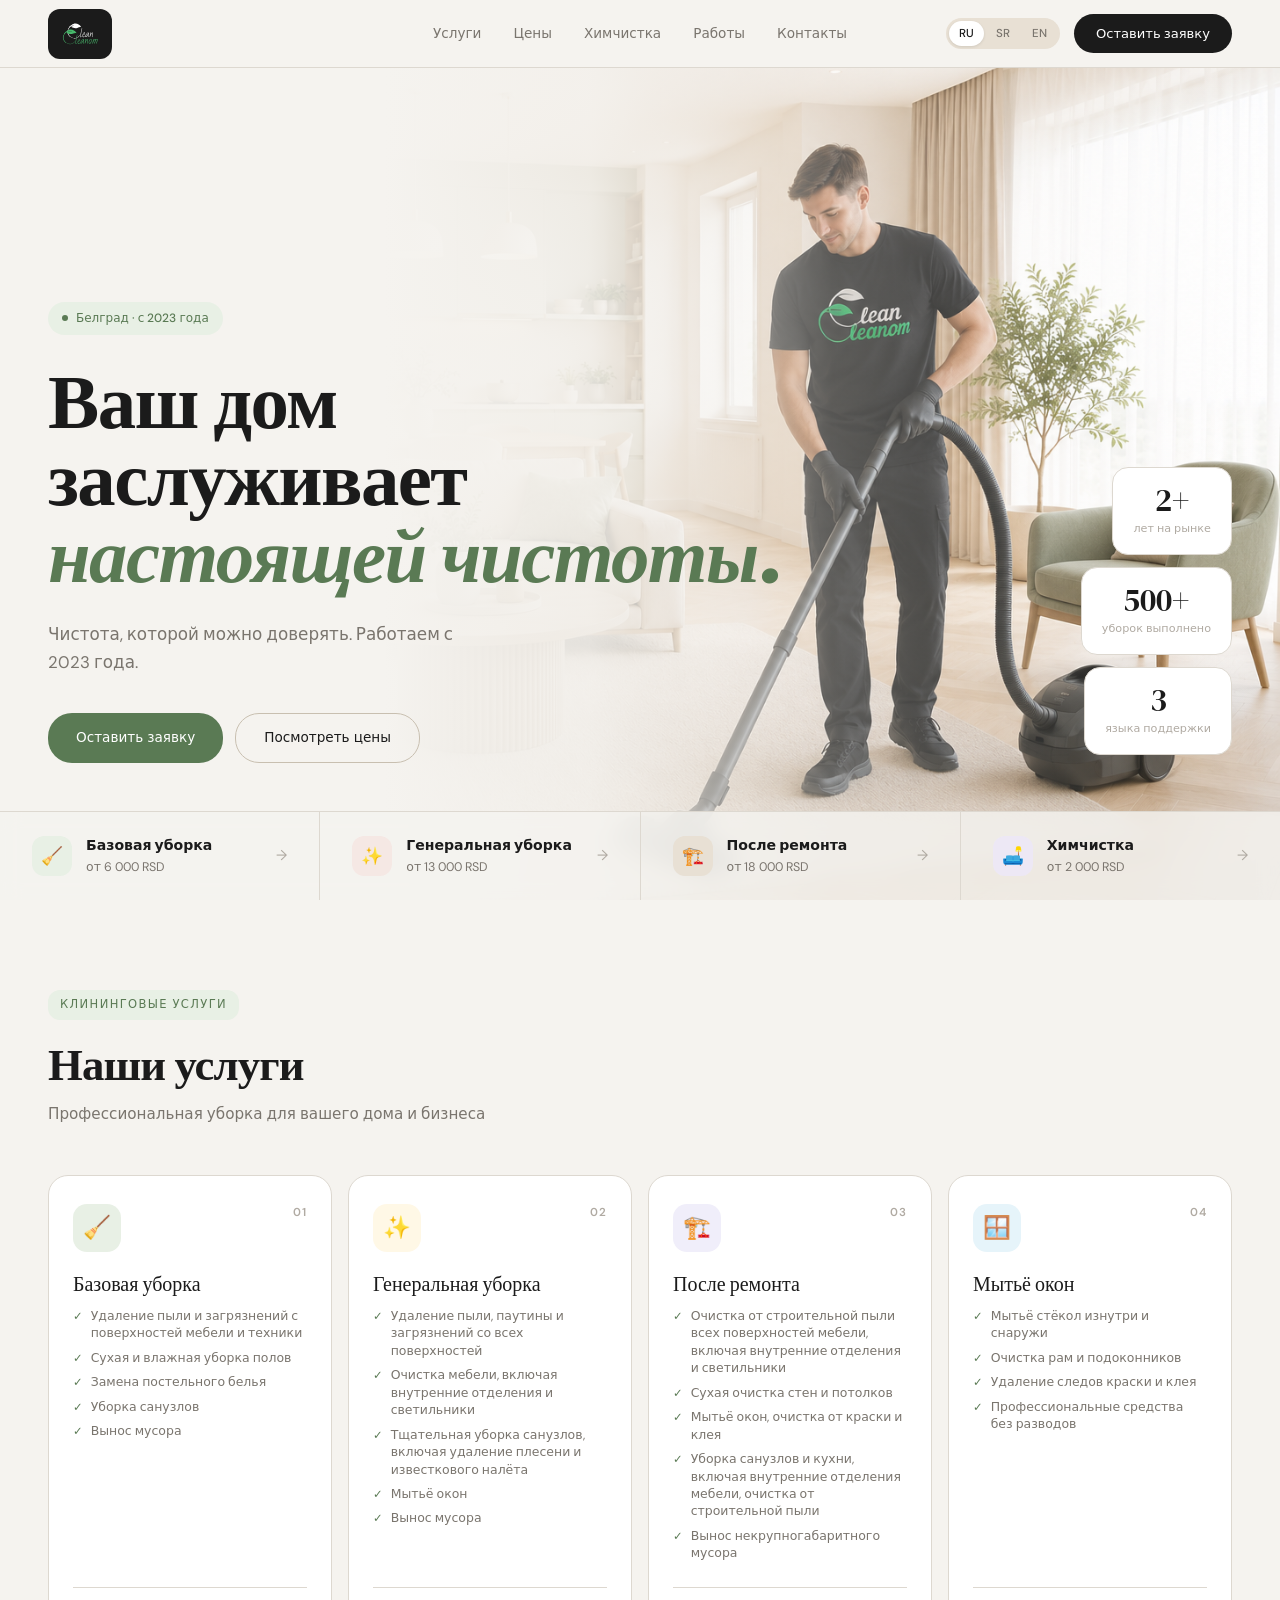
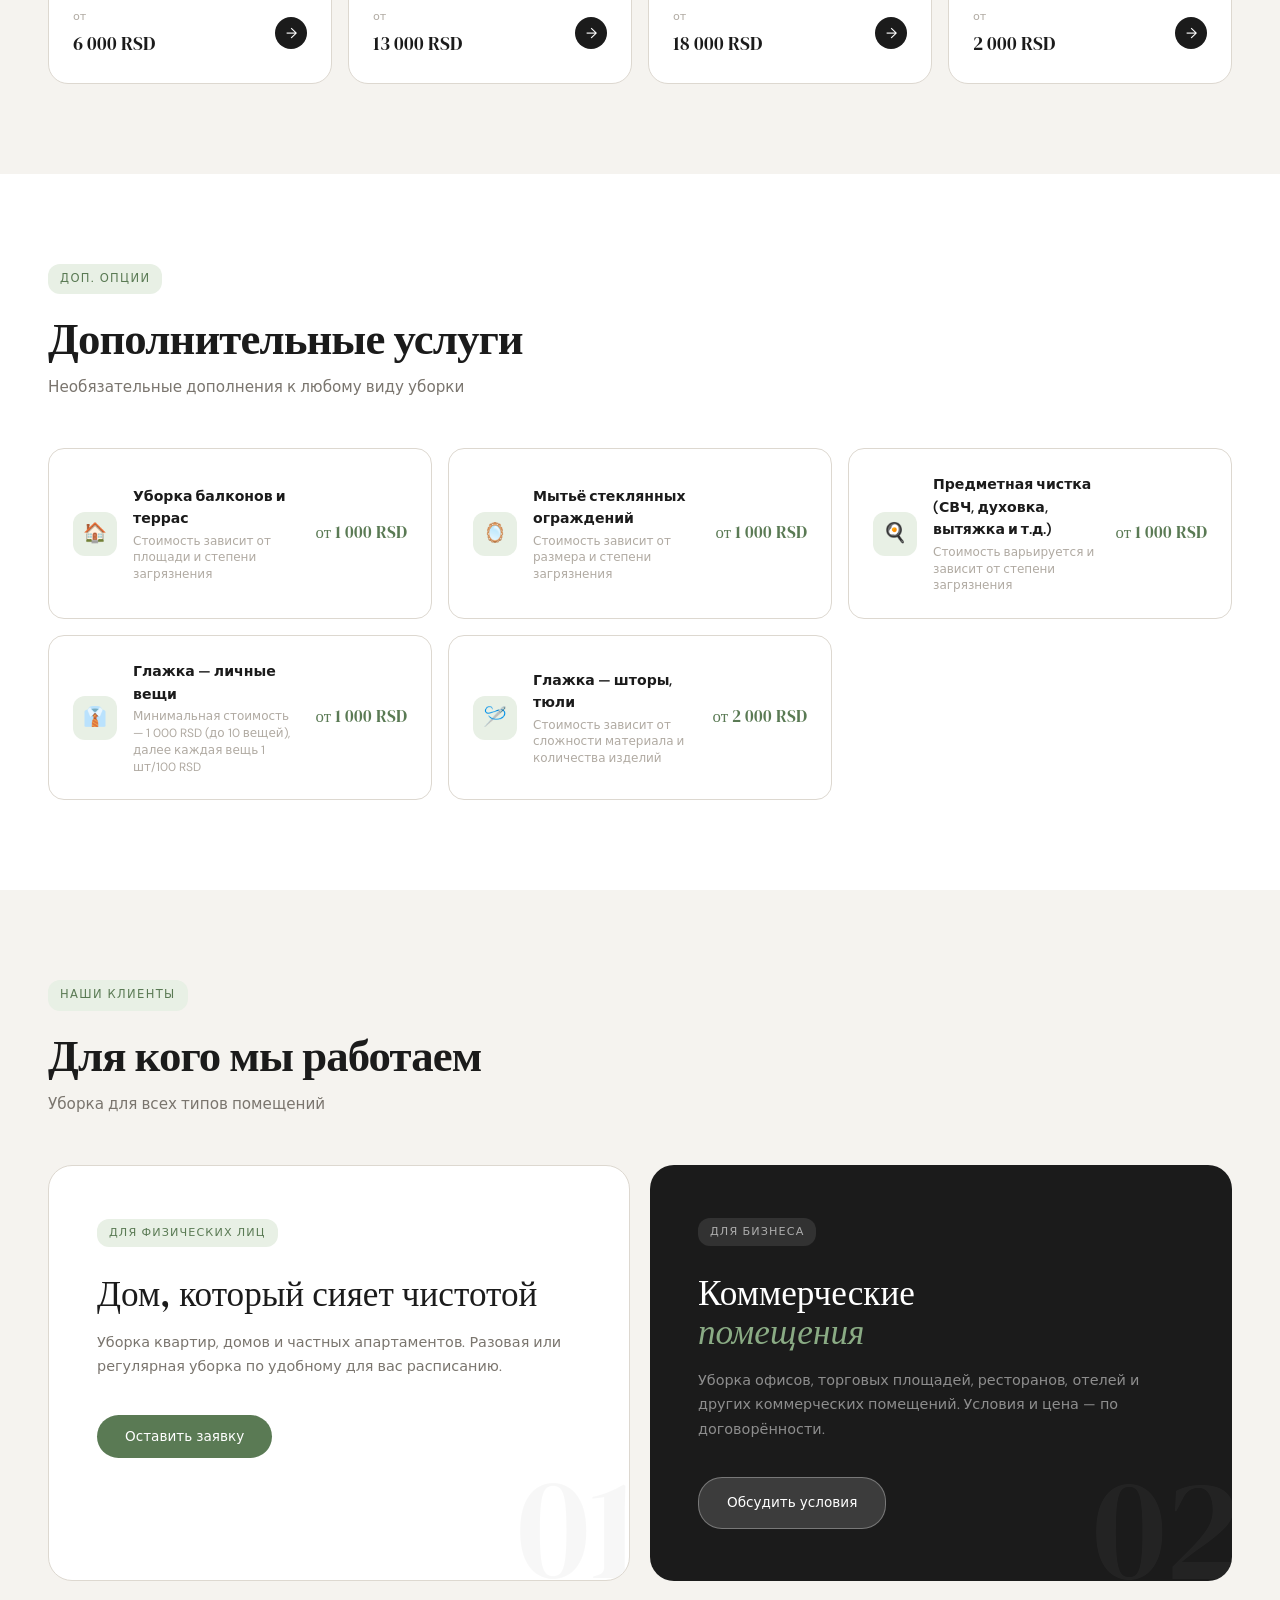
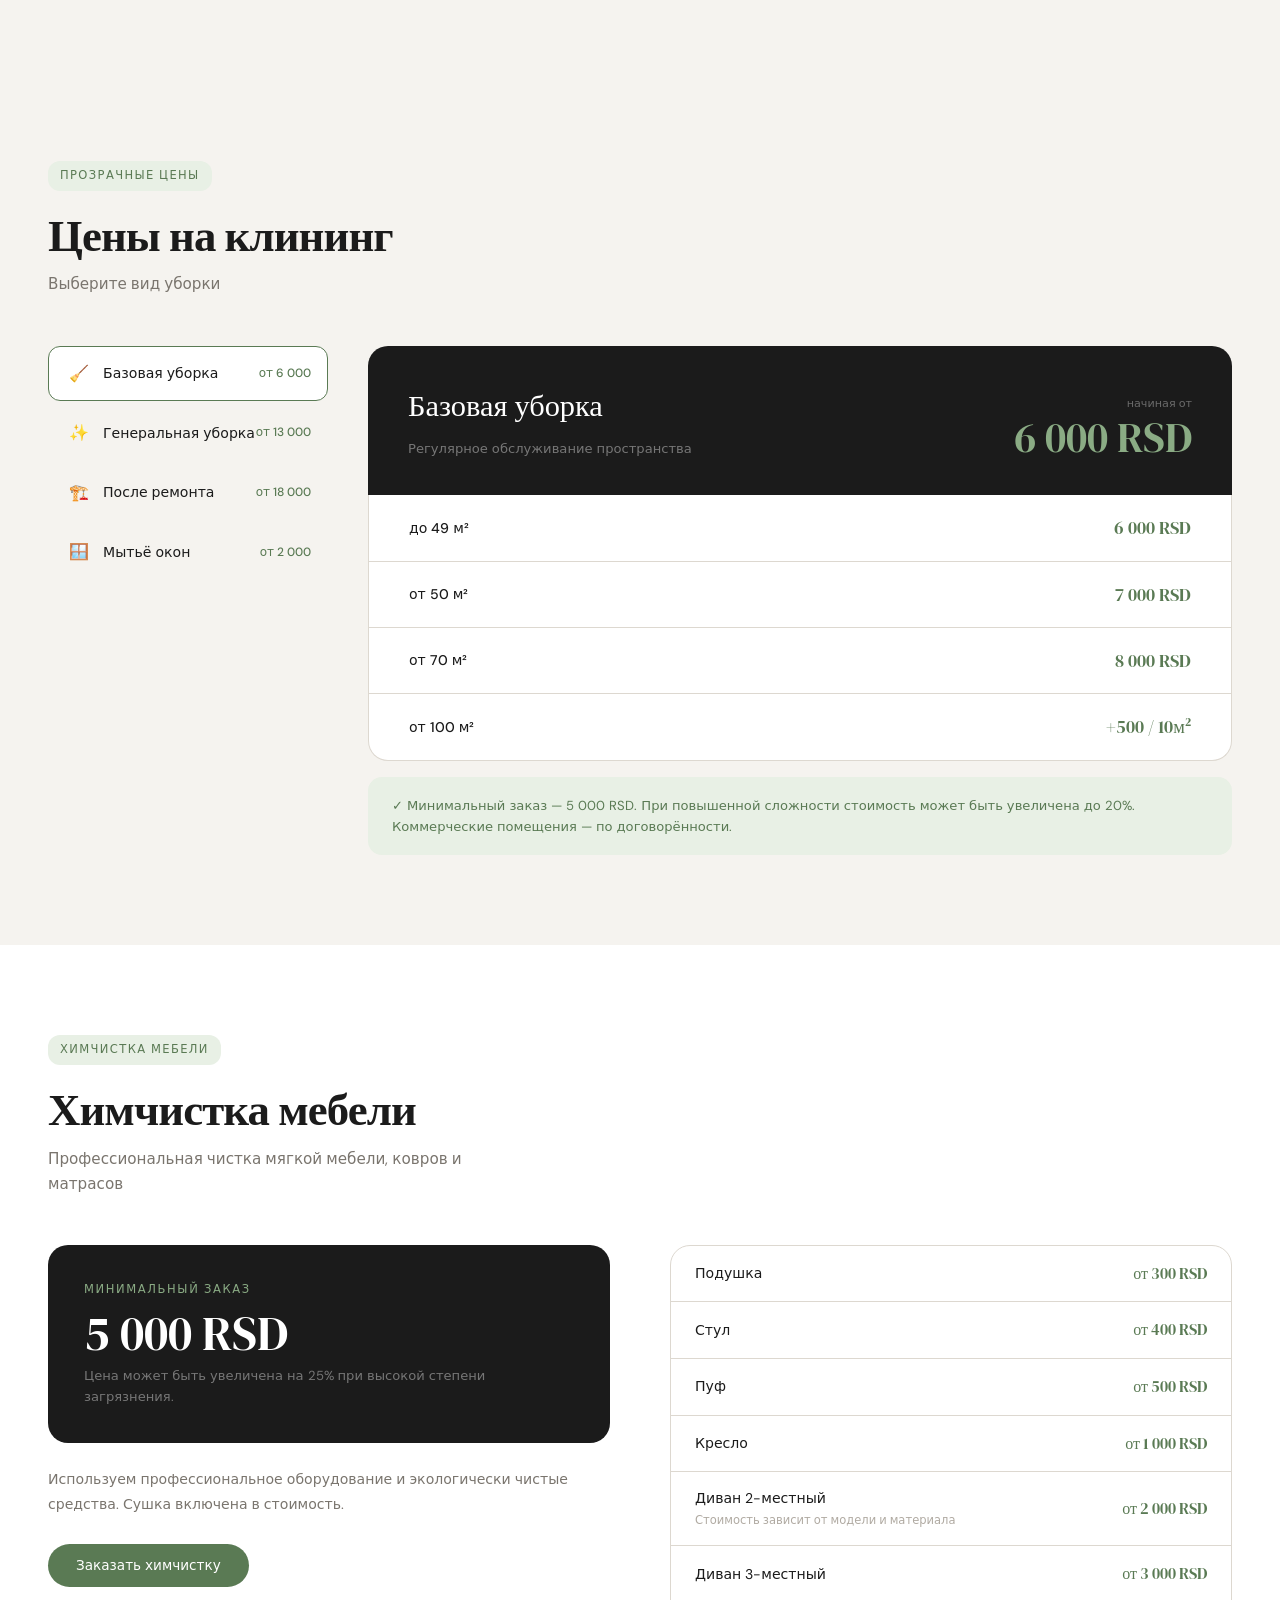
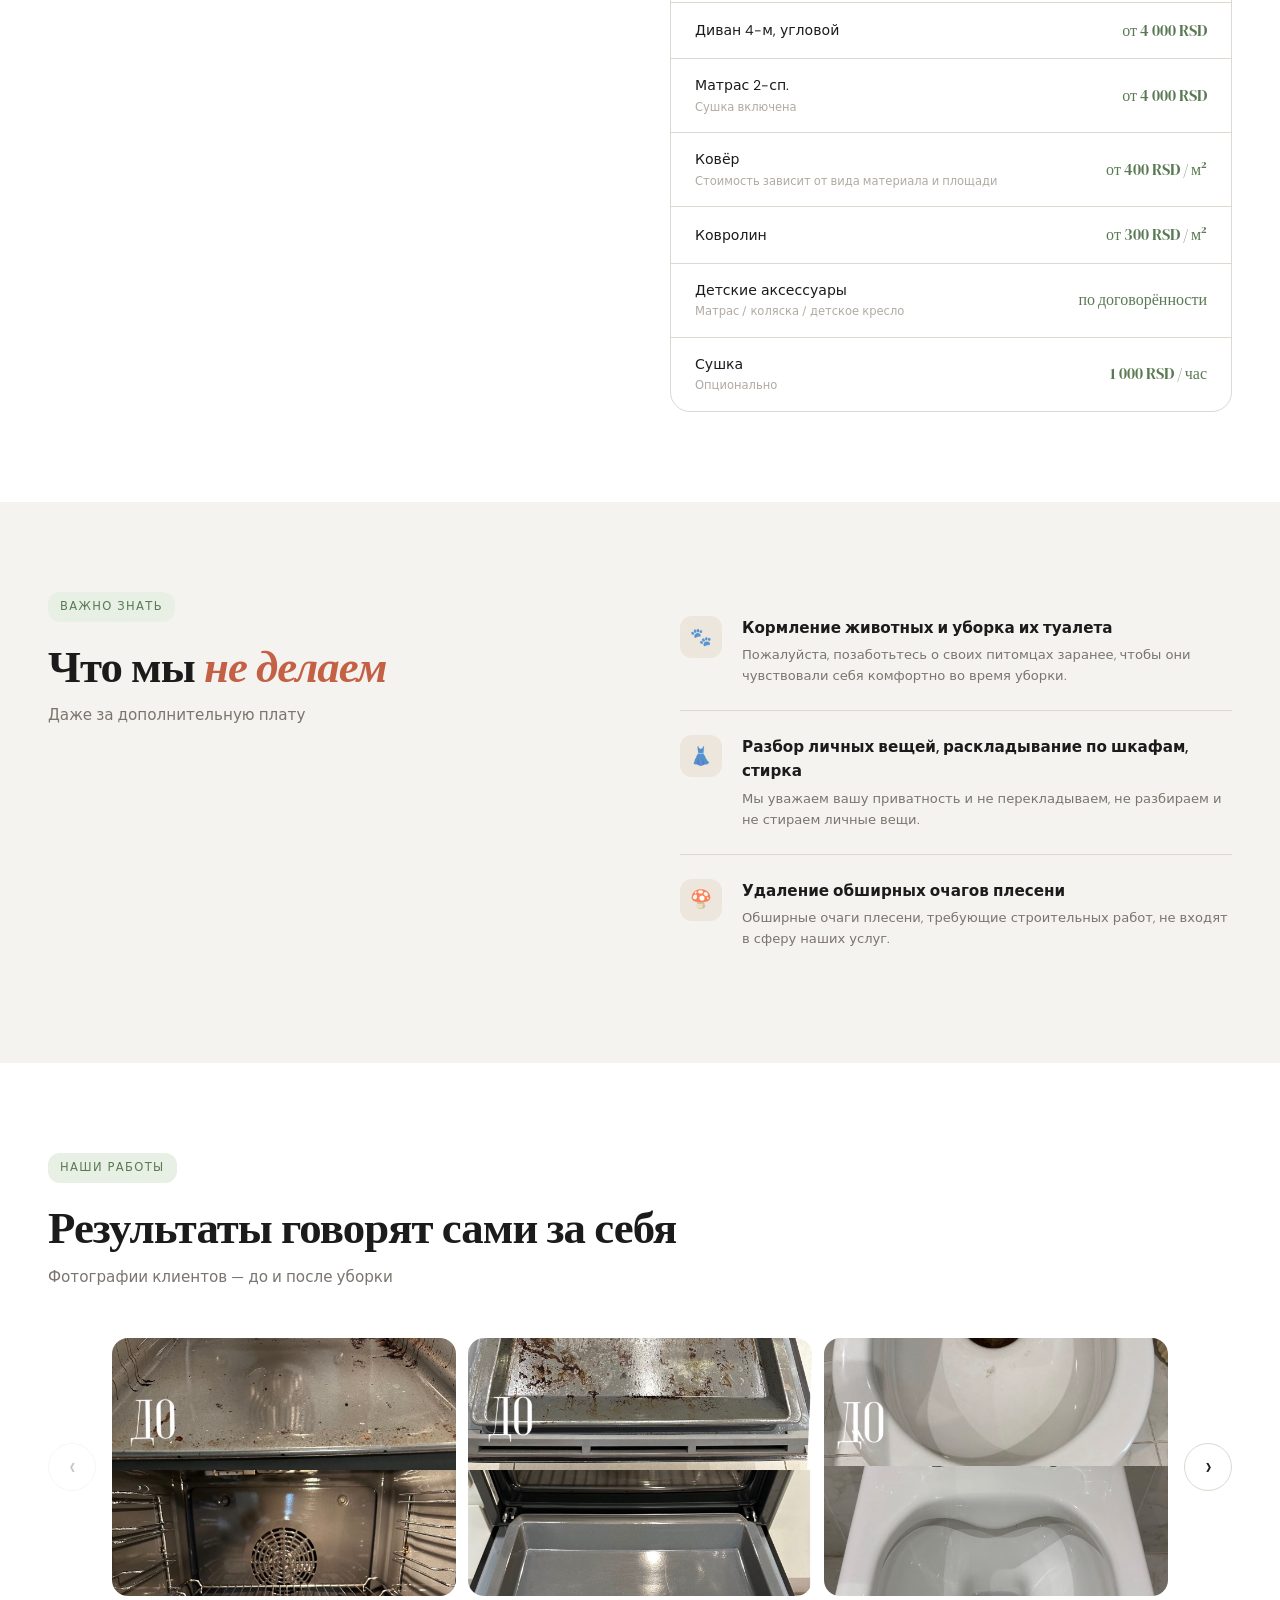
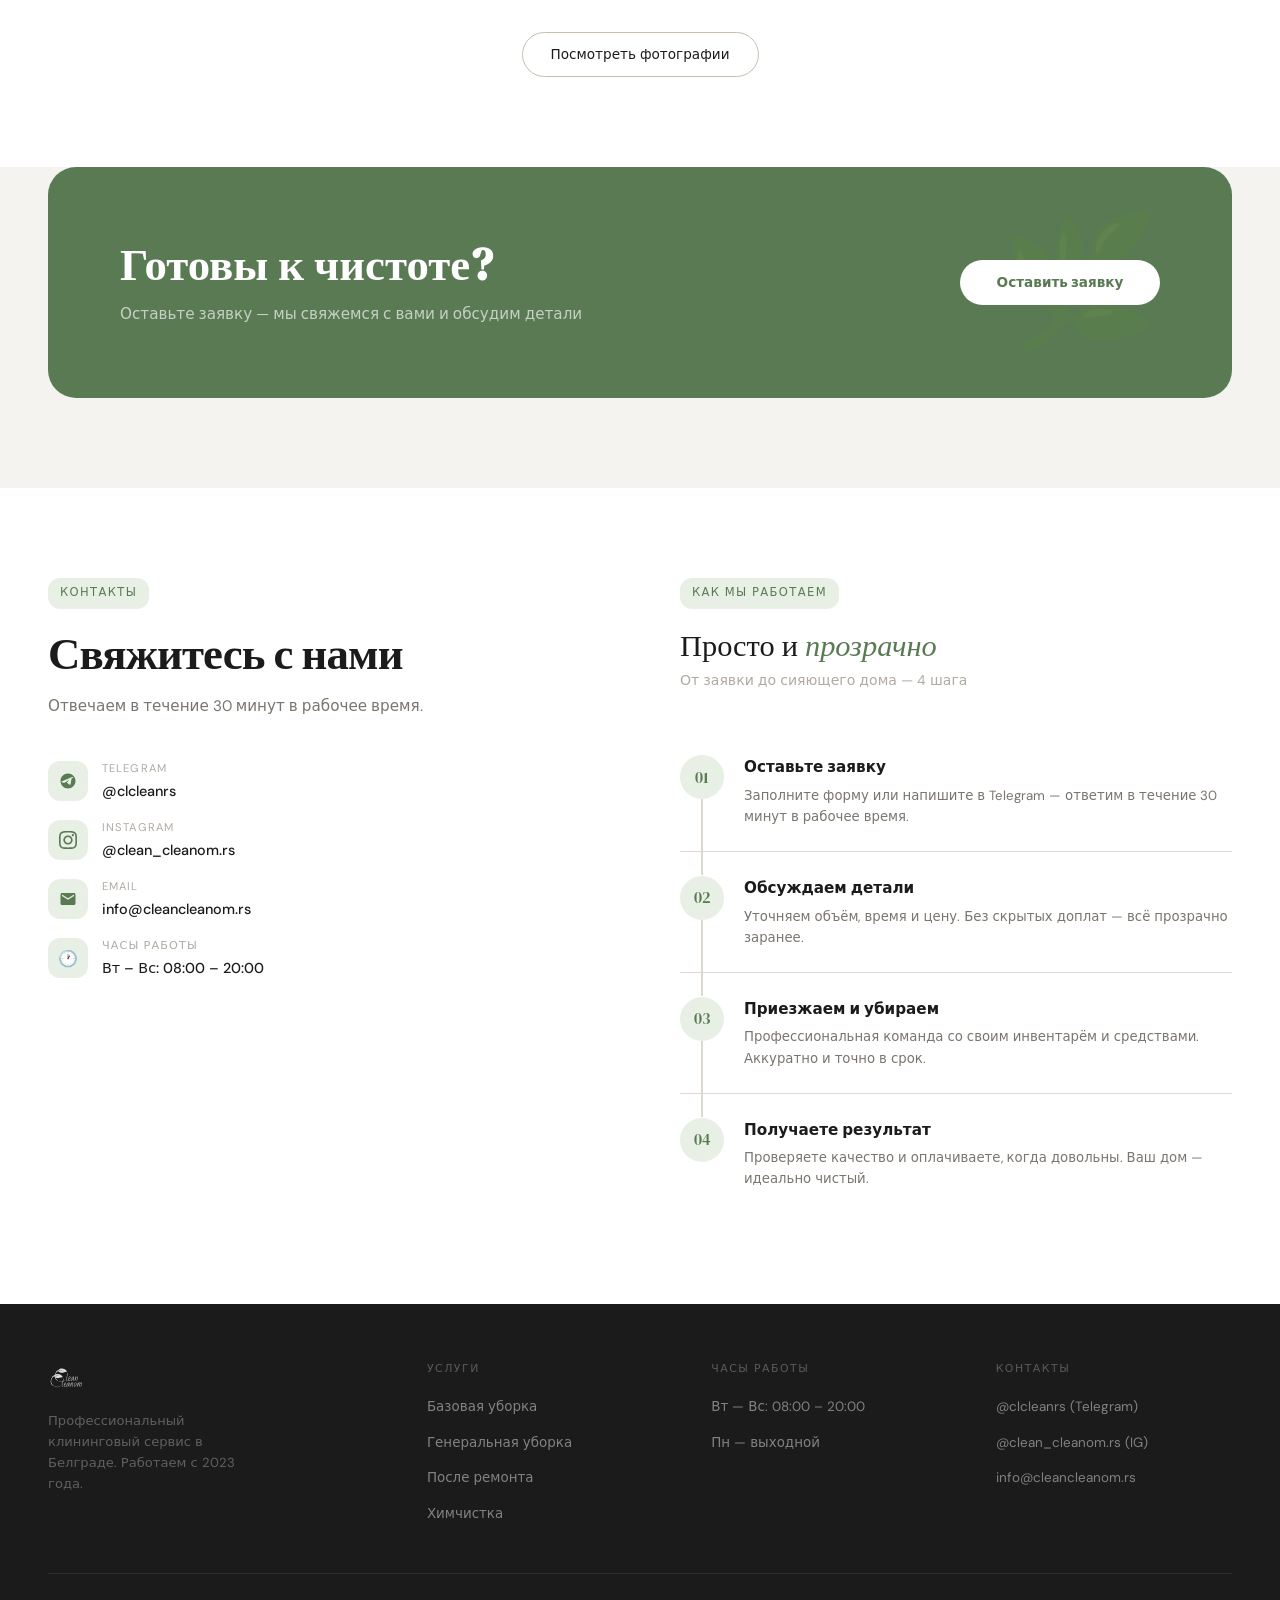
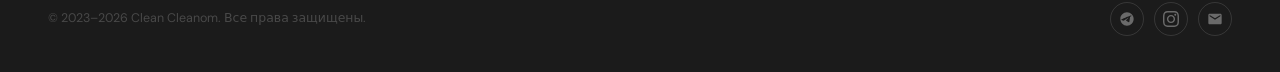
==== commit 5b976f7b: "Add Open Graph meta tags and og-image for social media previews Co-Authored-By: Claude Sonnet 4.6 <n" ====
--- a/index.html
+++ b/index.html
@@ -15,6 +15,23 @@
   <link rel="icon" type="image/png" sizes="96x96" href="assets/favicon-96x96.png" />
   <link rel="apple-touch-icon" sizes="180x180" href="assets/apple-touch-icon.png" />
   <link rel="manifest" href="site.webmanifest" />
+
+  <!-- Open Graph -->
+  <meta property="og:type"        content="website" />
+  <meta property="og:url"         content="https://cleancleanom.rs/" />
+  <meta property="og:title"       content="Clean Cleanom — Профессиональный клининг в Белграде" />
+  <meta property="og:description" content="Профессиональный клининговый сервис в Белграде. Уборка квартир, домов и офисов. Химчистка мебели. Работаем с 2023 года." />
+  <meta property="og:image"       content="https://cleancleanom.rs/assets/og-image.jpg" />
+  <meta property="og:image:width"  content="1200" />
+  <meta property="og:image:height" content="630" />
+  <meta property="og:locale"      content="ru_RU" />
+  <meta property="og:site_name"   content="Clean Cleanom" />
+
+  <!-- Twitter / X card -->
+  <meta name="twitter:card"        content="summary_large_image" />
+  <meta name="twitter:title"       content="Clean Cleanom — Профессиональный клининг в Белграде" />
+  <meta name="twitter:description" content="Уборка квартир, домов и офисов в Белграде. Химчистка мебели. Работаем с 2023 года." />
+  <meta name="twitter:image"       content="https://cleancleanom.rs/assets/og-image.jpg" />
 
   <link rel="stylesheet" href="css/style.css" />
 </head>
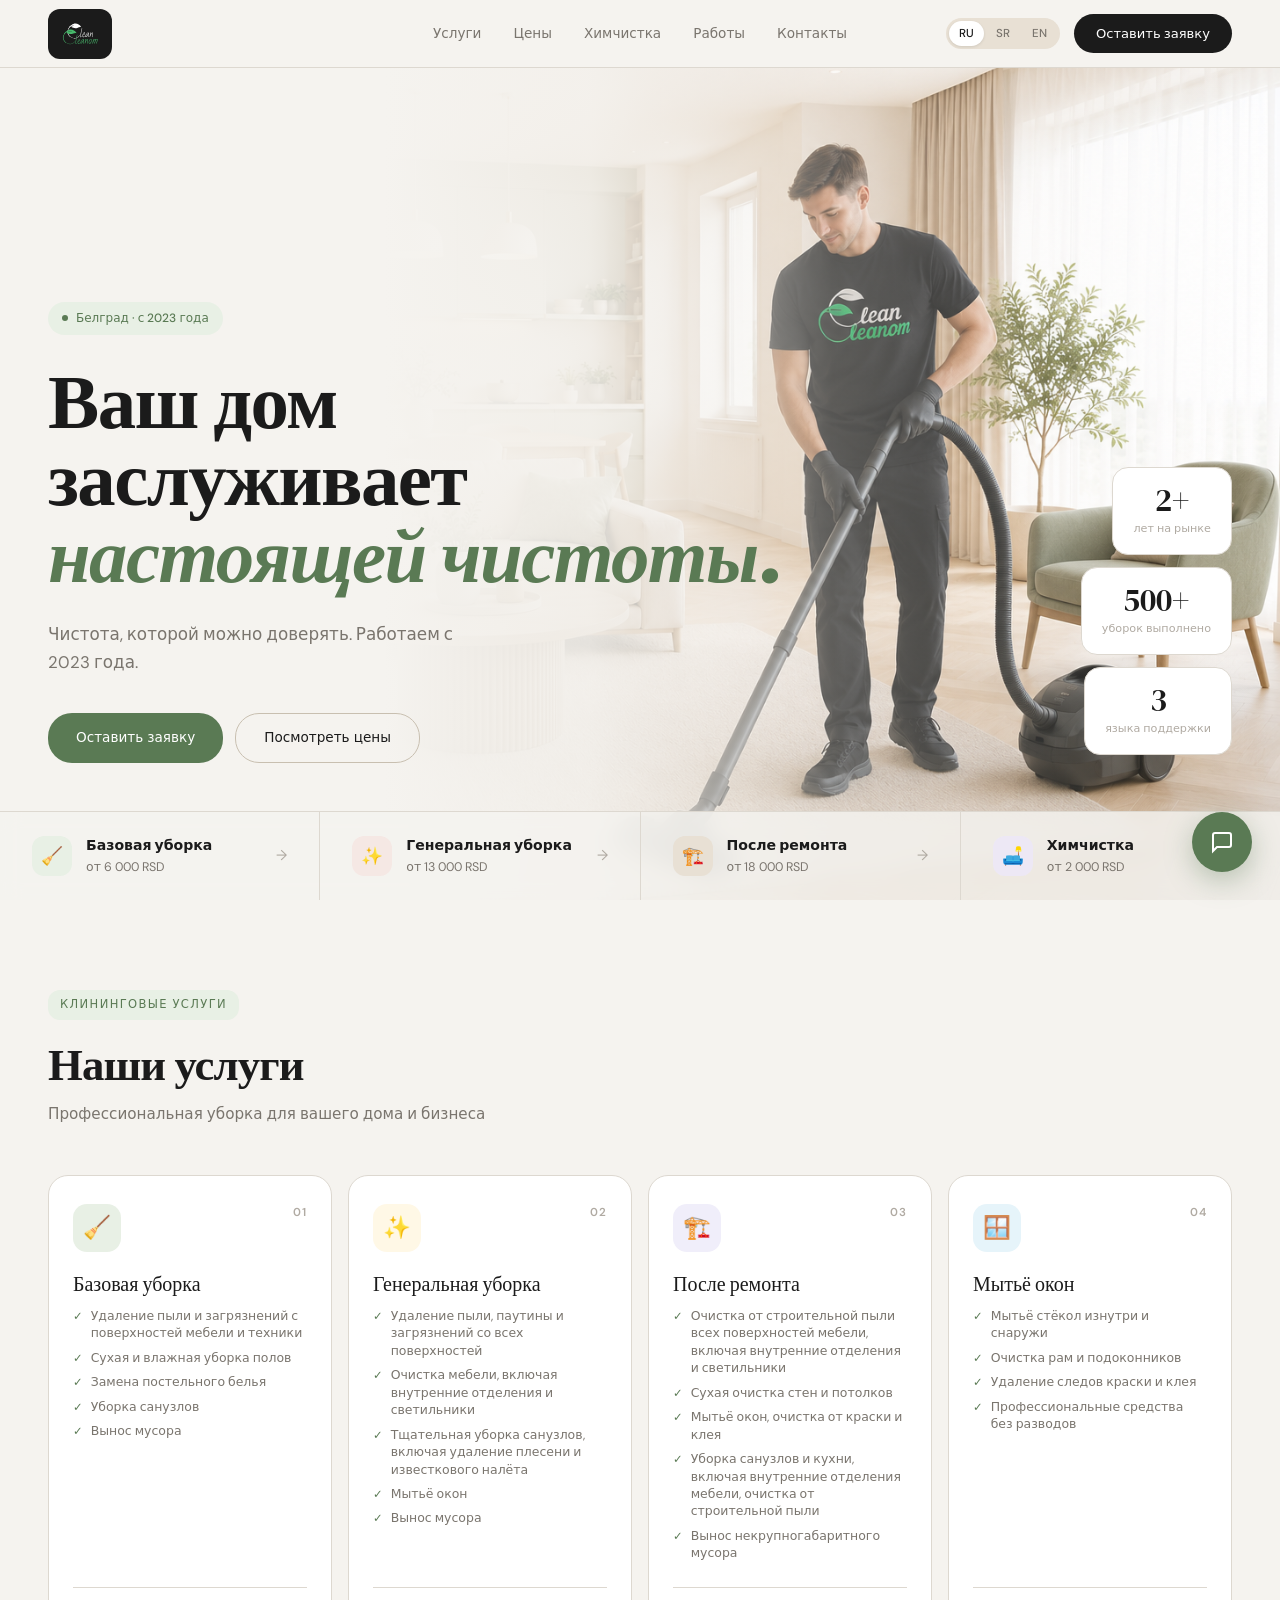
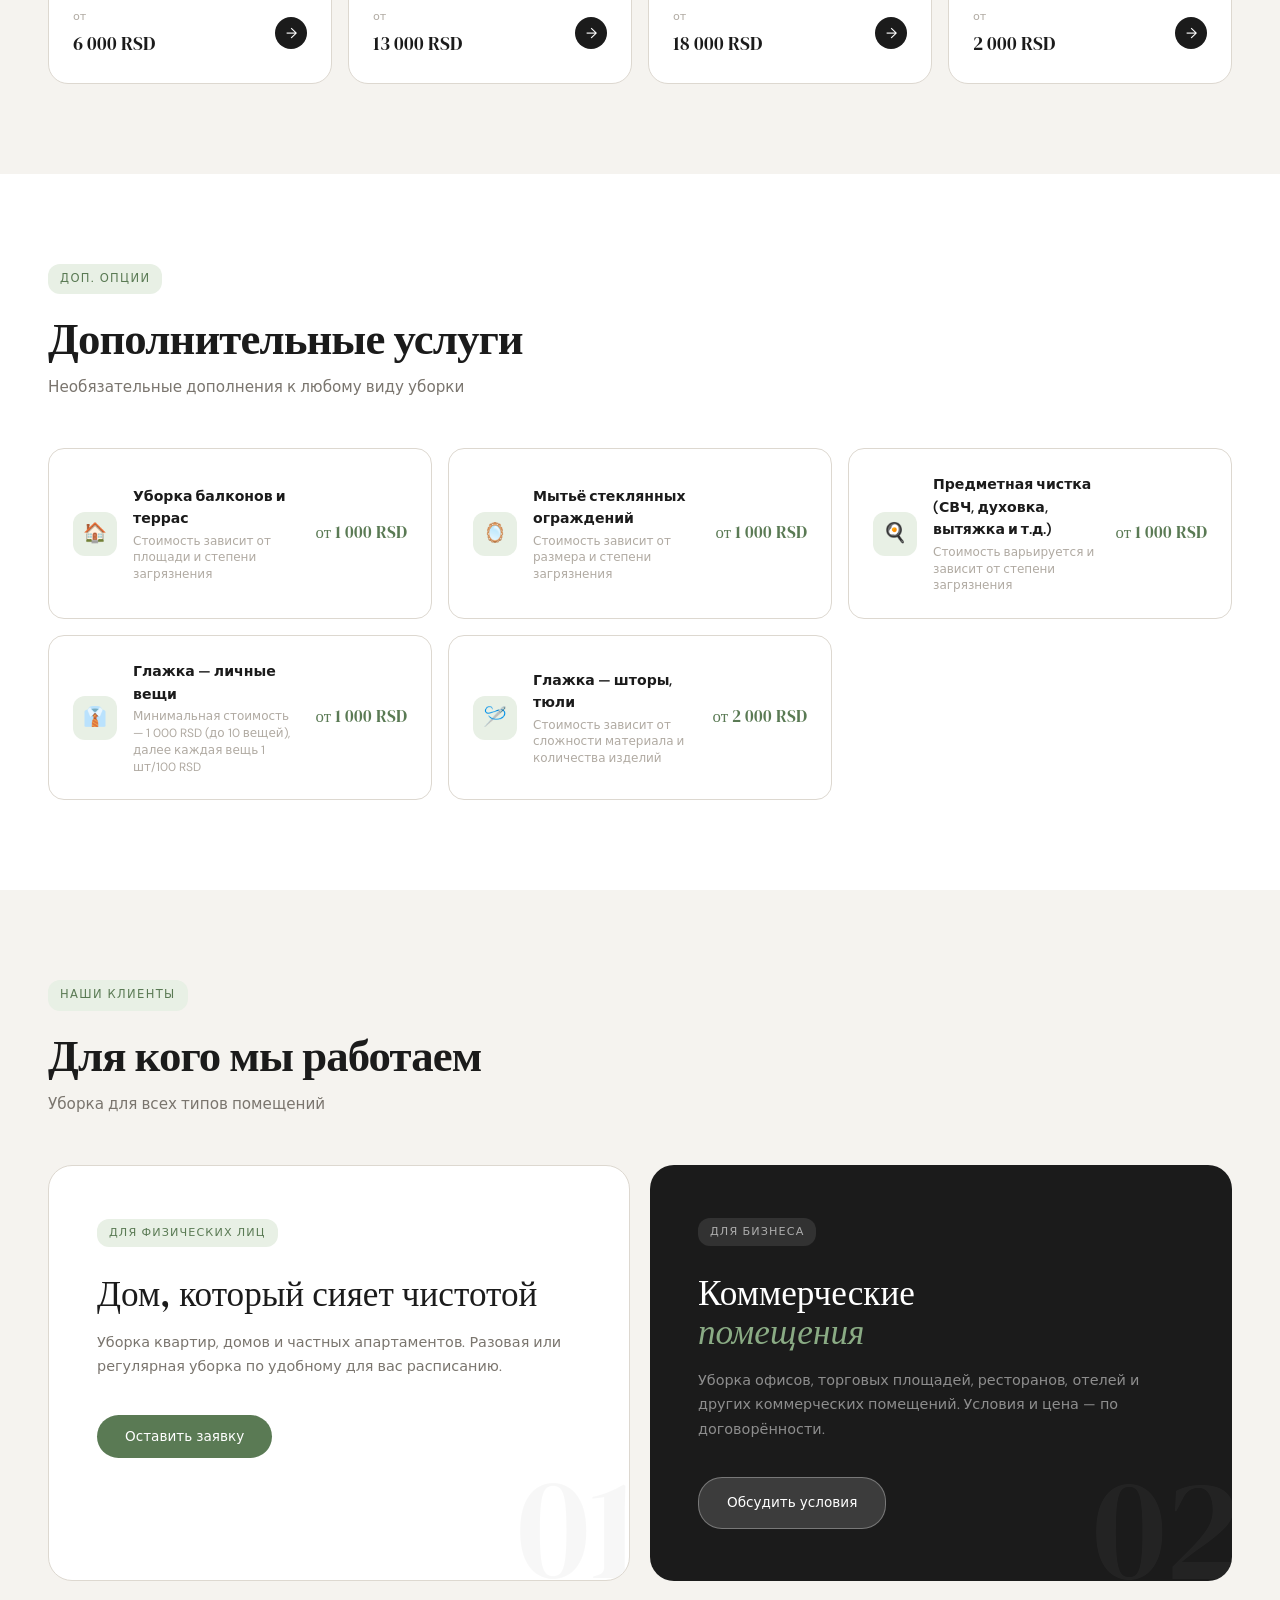
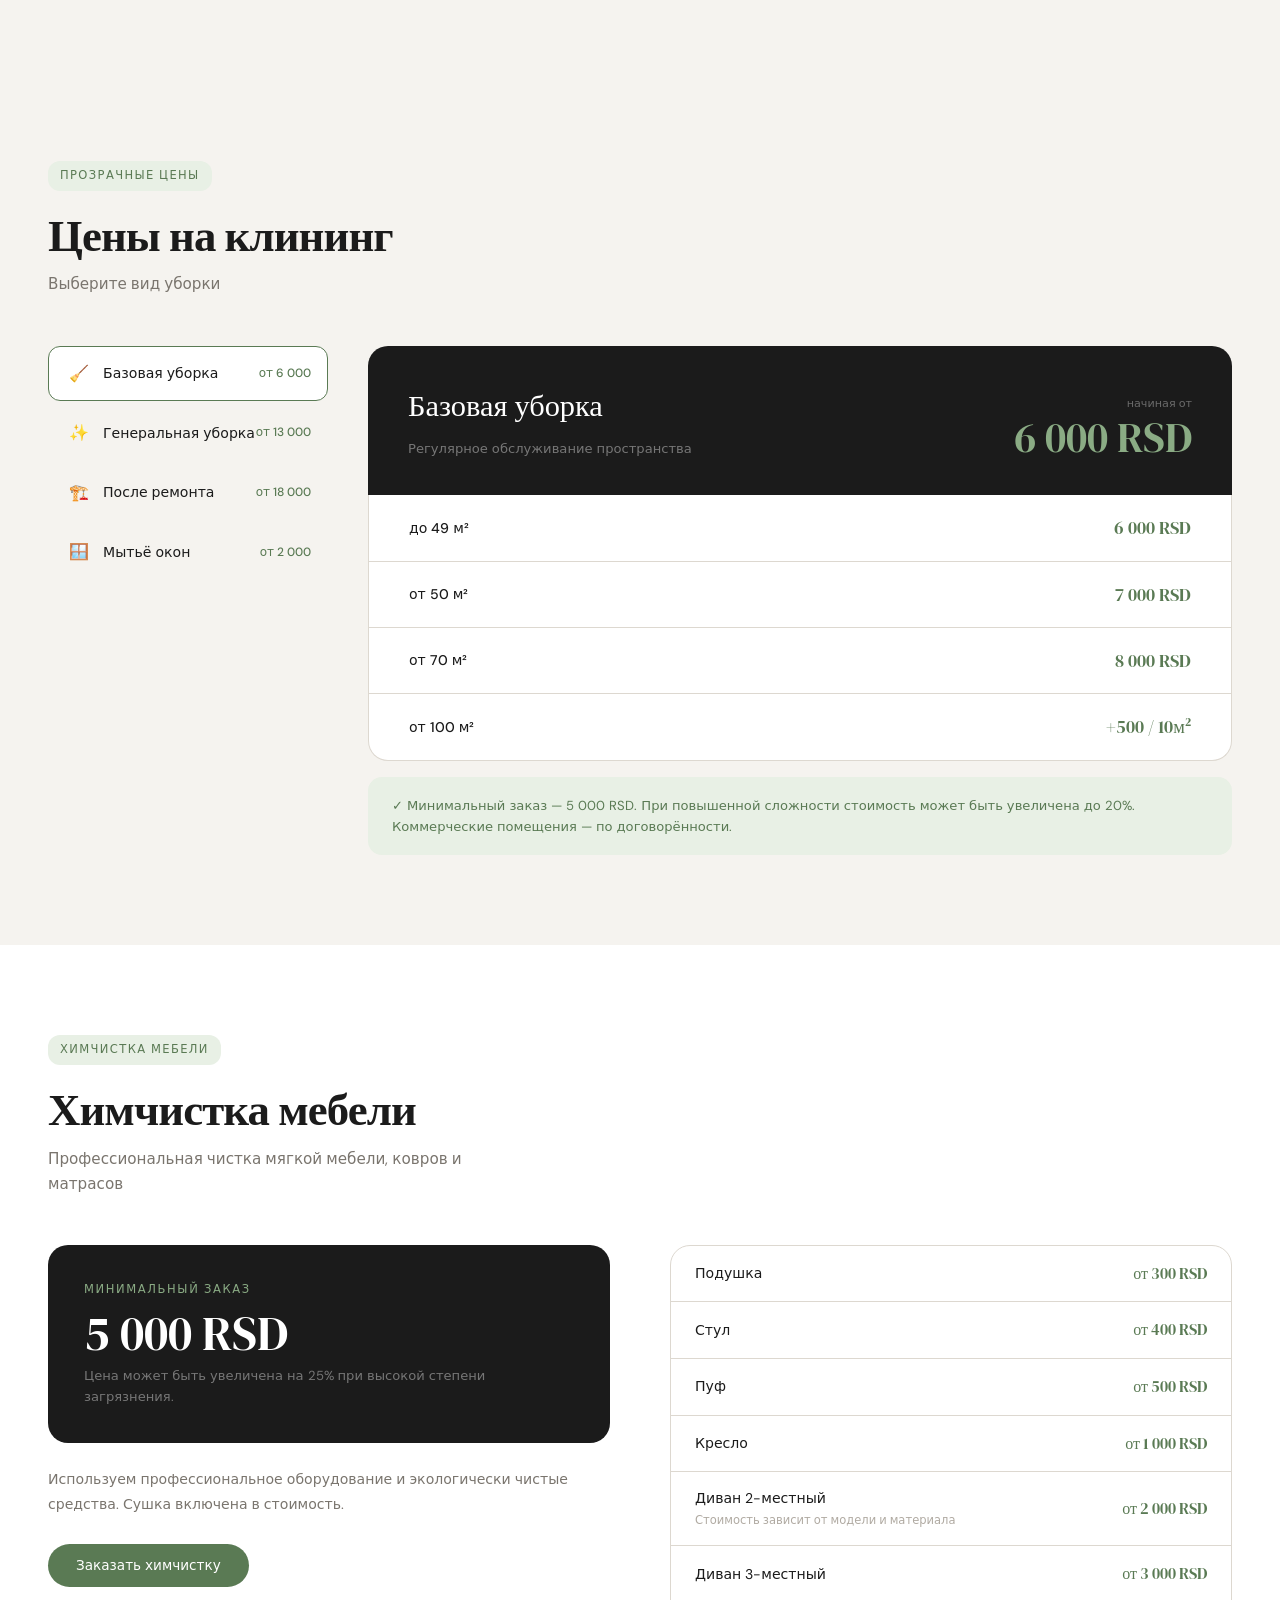
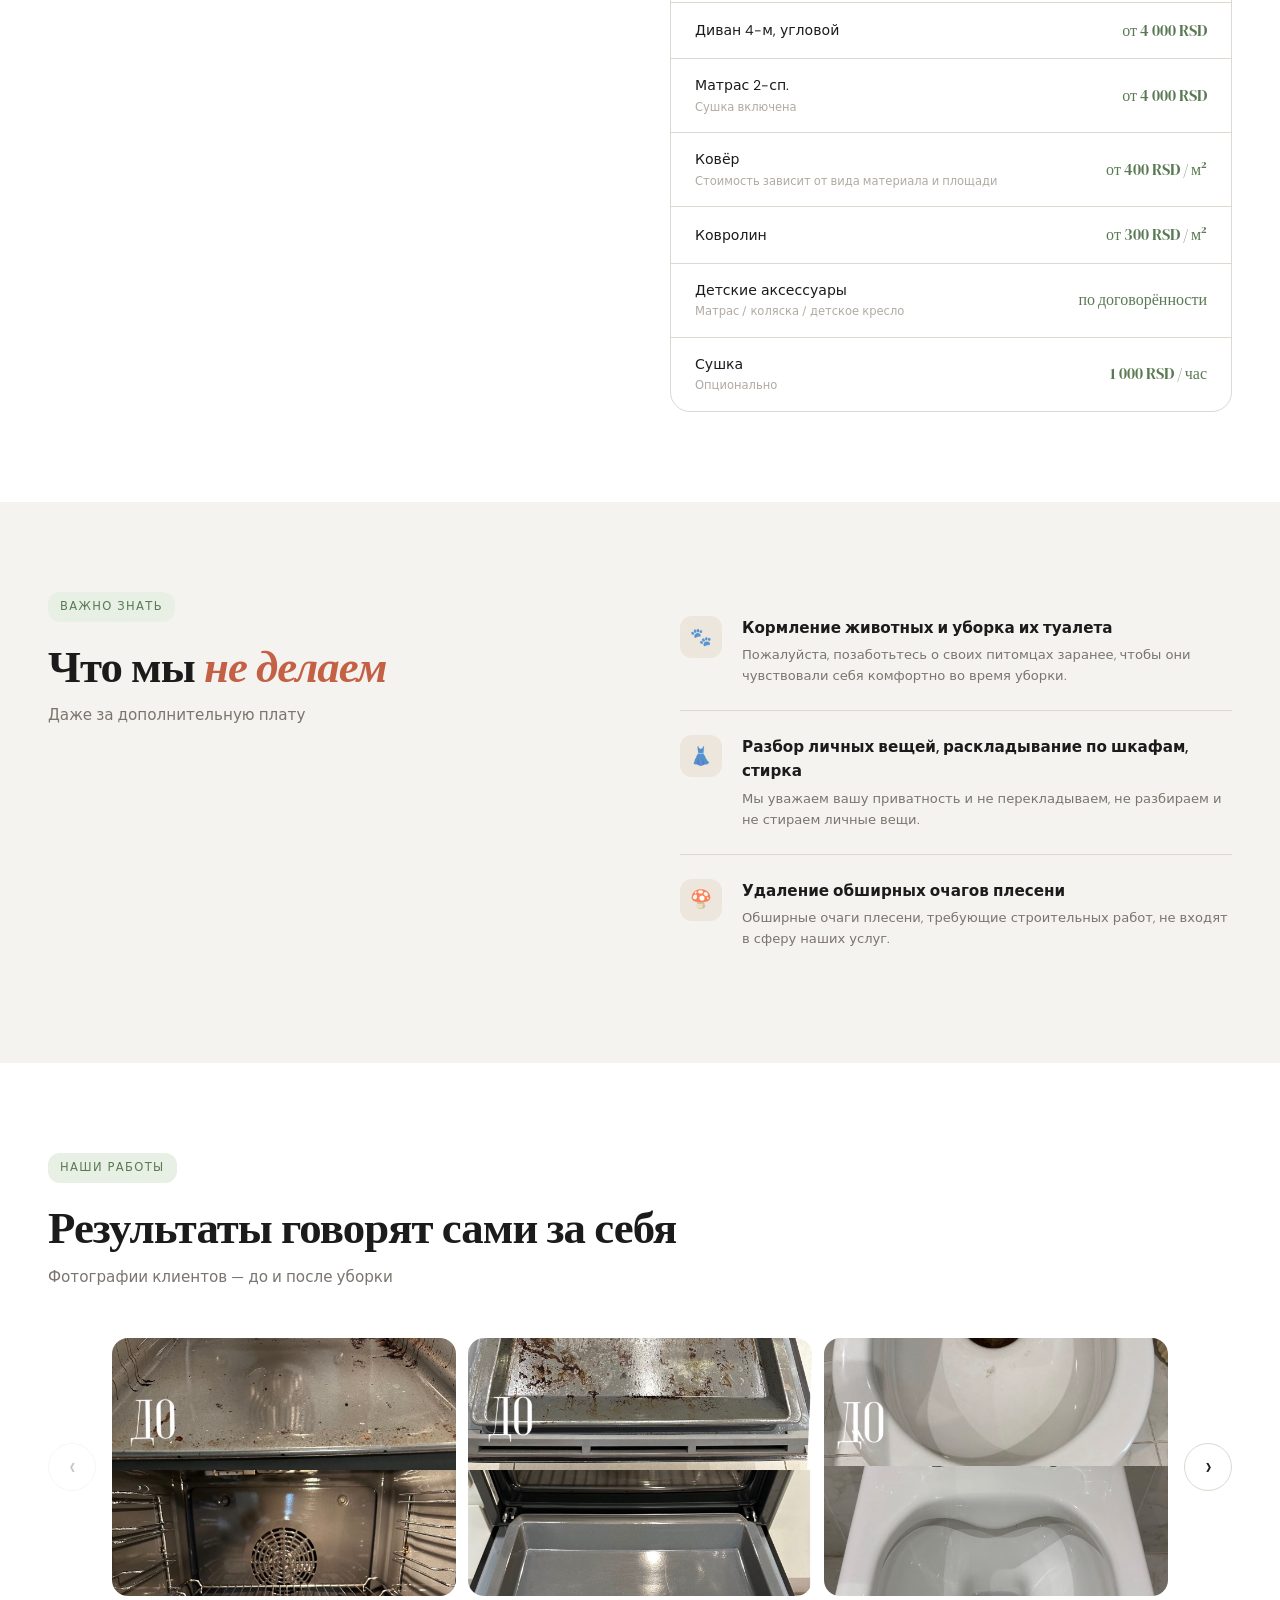
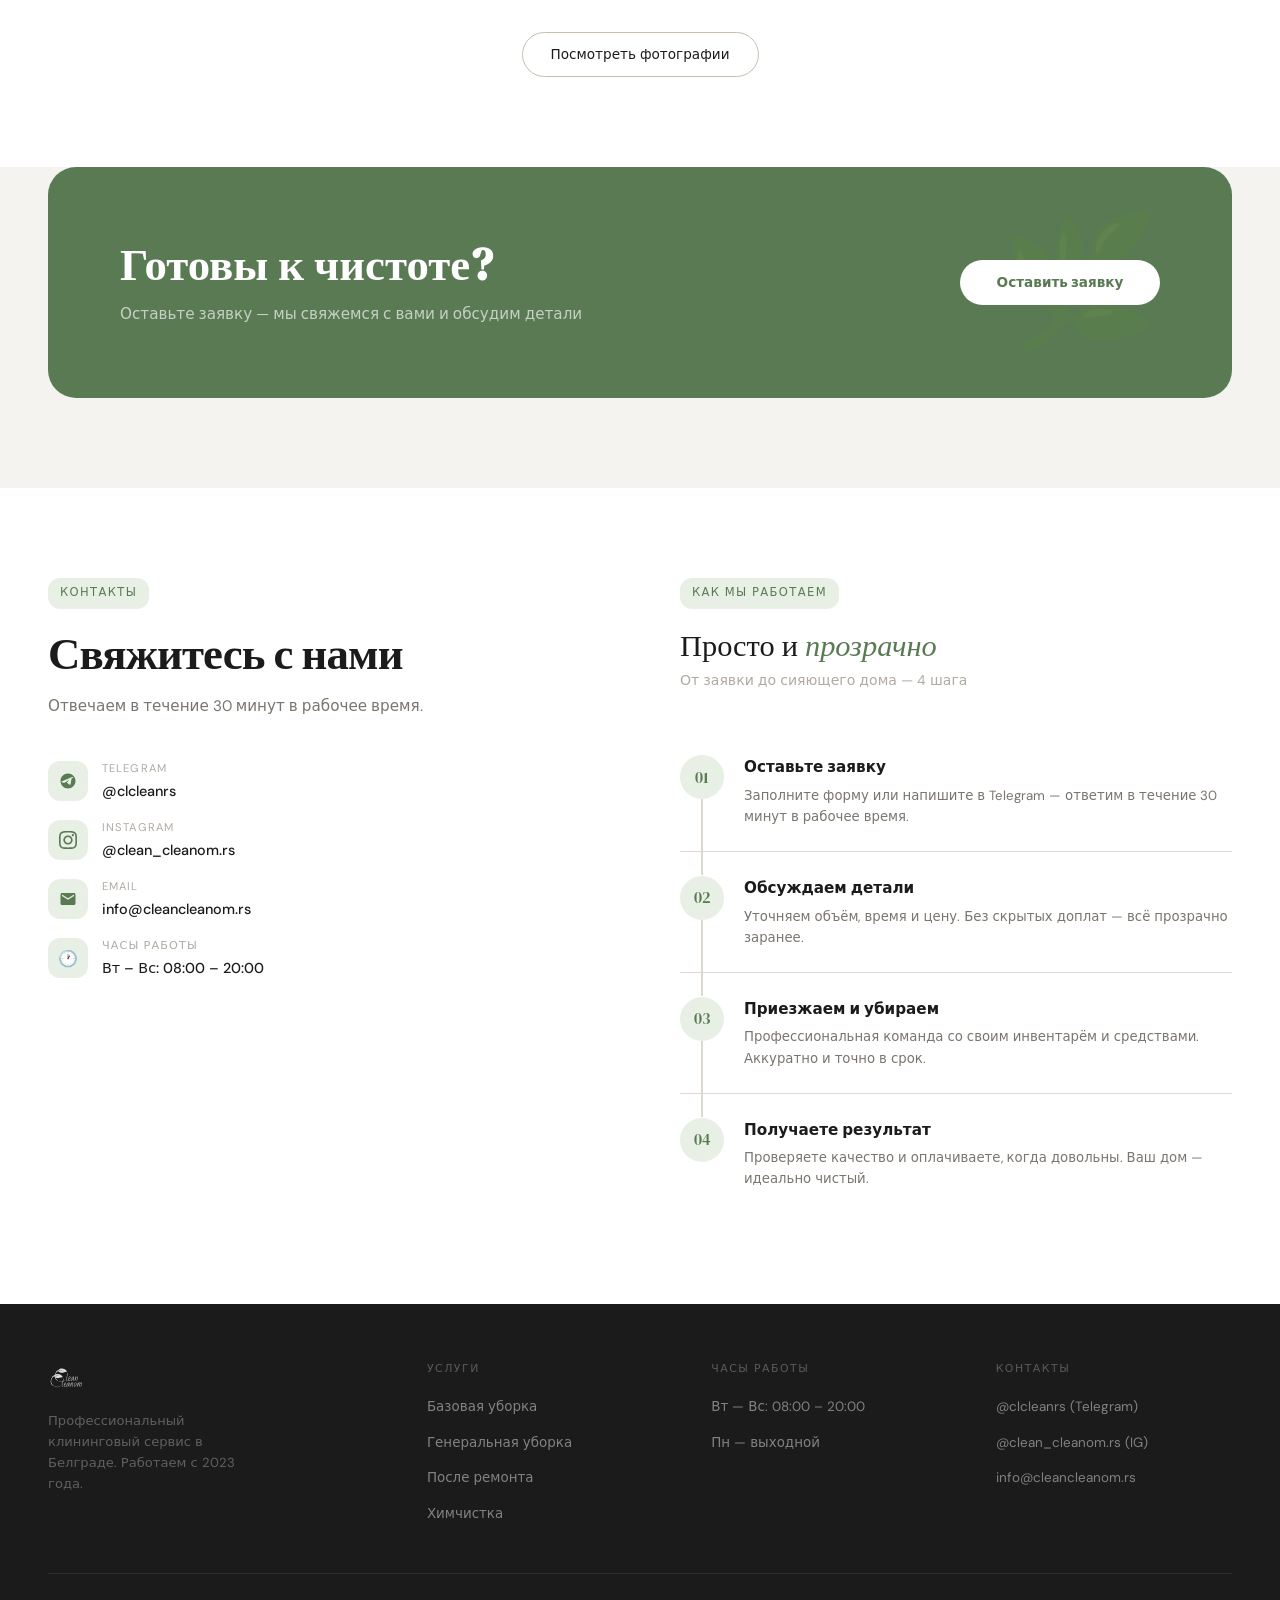
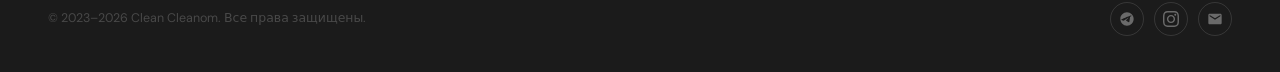
==== commit 61f8b3cd: "Add Claude-powered live chat widget via Netlify Function Co-Authored-By: Claude Sonnet 4.6 <noreply@" ====
--- a/index.html
+++ b/index.html
@@ -827,5 +827,57 @@
 
 <script src="js/i18n.js"></script>
 <script src="js/main.js"></script>
+
+<!-- ═══════════════════════════════════ CHAT WIDGET ══════════════════════════ -->
+<!-- Trigger button -->
+<div class="chat-trigger">
+  <div class="chat-bubble-hint cc-hidden" id="cc-hint">Задайте вопрос или оставьте заявку 👋</div>
+  <div id="cc-btn-wrap">
+    <div class="chat-btn" id="cc-btn">
+      <svg class="cc-icon-chat" width="24" height="24" fill="none" stroke="white" stroke-width="2" viewBox="0 0 24 24">
+        <path d="M21 15a2 2 0 01-2 2H7l-4 4V5a2 2 0 012-2h14a2 2 0 012 2z"/>
+      </svg>
+      <svg class="cc-icon-close" width="20" height="20" fill="none" stroke="white" stroke-width="2.5" viewBox="0 0 24 24">
+        <line x1="18" y1="6" x2="6" y2="18"/><line x1="6" y1="6" x2="18" y2="18"/>
+      </svg>
+      <div class="chat-badge cc-hidden" id="cc-badge">1</div>
+    </div>
+  </div>
+</div>
+
+<!-- Chat panel -->
+<div class="chat-panel" id="cc-panel">
+  <div class="chat-header">
+    <div class="chat-header-left">
+      <div class="chat-header-avatar">🌿</div>
+      <div>
+        <div class="chat-header-name">Clean Cleanom</div>
+        <div class="chat-header-status">
+          <div class="cc-status-dot"></div>
+          <span>Онлайн · отвечаем за 30 мин</span>
+        </div>
+      </div>
+    </div>
+    <button class="chat-header-close" id="cc-close" aria-label="Закрыть чат">✕</button>
+  </div>
+
+  <div class="chat-messages" id="cc-messages">
+    <div class="cc-msg-time">Сегодня</div>
+  </div>
+
+  <div class="chat-footer">
+    <div class="chat-input-wrap">
+      <input class="chat-input" id="cc-input" type="text" placeholder="Напишите сообщение..." autocomplete="off" />
+    </div>
+    <button class="chat-send-btn" id="cc-send" aria-label="Отправить">
+      <svg viewBox="0 0 24 24" fill="none" stroke="currentColor" stroke-width="2.5">
+        <line x1="22" y1="2" x2="11" y2="13"/>
+        <polygon points="22 2 15 22 11 13 2 9 22 2"/>
+      </svg>
+    </button>
+  </div>
+</div>
+
+<script src="js/chat.js"></script>
 </body>
 </html>
--- a/css/style.css
+++ b/css/style.css
@@ -1000,3 +1000,180 @@
   .footer-top { grid-template-columns: 1fr; }
   footer { padding: 40px 20px 28px; }
 }
+
+/* ── Chat widget ─────────────────────────────────────────────────────────────── */
+.chat-trigger {
+  position: fixed; bottom: 28px; right: 28px;
+  z-index: 1000;
+  display: flex; flex-direction: column; align-items: flex-end; gap: 10px;
+  cursor: pointer;
+}
+.chat-bubble-hint {
+  background: var(--charcoal); color: #fff;
+  font-size: 0.82rem; font-weight: 500;
+  padding: 10px 16px; border-radius: 18px 18px 4px 18px;
+  white-space: nowrap; box-shadow: 0 8px 24px rgba(27,27,27,0.18);
+  animation: cc-hint-in 0.5s ease 1.5s both;
+  cursor: default;
+}
+@keyframes cc-hint-in {
+  from { opacity: 0; transform: translateX(16px); }
+  to   { opacity: 1; transform: translateX(0); }
+}
+.chat-bubble-hint.cc-hidden { display: none; }
+
+.chat-btn {
+  width: 60px; height: 60px;
+  background: var(--sage); border-radius: 50%;
+  display: flex; align-items: center; justify-content: center;
+  box-shadow: 0 8px 28px rgba(90,122,84,0.38);
+  transition: transform 0.25s, background 0.25s, box-shadow 0.25s;
+  position: relative;
+}
+.chat-btn:hover { transform: scale(1.08); background: var(--sage-dark, #3d5a38); box-shadow: 0 12px 36px rgba(90,122,84,0.45); }
+.chat-btn svg { transition: transform 0.3s, opacity 0.3s; }
+.chat-btn .cc-icon-close { position: absolute; opacity: 0; transform: rotate(-90deg) scale(0.7); }
+.chat-btn.cc-open .cc-icon-chat  { opacity: 0; transform: rotate(90deg) scale(0.7); }
+.chat-btn.cc-open .cc-icon-close { opacity: 1; transform: rotate(0) scale(1); }
+
+.chat-badge {
+  position: absolute; top: -4px; right: -4px;
+  width: 18px; height: 18px;
+  background: #e05a3a; border-radius: 50%; border: 2px solid var(--bg);
+  font-size: 0.62rem; font-weight: 700; color: #fff;
+  display: flex; align-items: center; justify-content: center;
+  animation: cc-badge-pop 0.4s ease 2.2s both; opacity: 0;
+}
+@keyframes cc-badge-pop {
+  0% { opacity: 0; transform: scale(0); }
+  80% { transform: scale(1.2); }
+  100% { opacity: 1; transform: scale(1); }
+}
+.chat-badge.cc-hidden { display: none; }
+
+.chat-panel {
+  position: fixed; bottom: 104px; right: 28px;
+  width: 360px; z-index: 999;
+  display: flex; flex-direction: column;
+  border-radius: 24px; overflow: hidden;
+  box-shadow: 0 24px 80px rgba(27,27,27,0.16), 0 4px 16px rgba(27,27,27,0.06);
+  transform-origin: bottom right;
+  transform: scale(0.85) translateY(20px); opacity: 0; pointer-events: none;
+  transition: transform 0.3s cubic-bezier(0.34,1.56,0.64,1), opacity 0.25s ease;
+  max-height: 560px;
+}
+.chat-panel.cc-open { transform: scale(1) translateY(0); opacity: 1; pointer-events: all; }
+
+.chat-header {
+  background: var(--charcoal); padding: 18px 20px 16px;
+  display: flex; align-items: center; justify-content: space-between; flex-shrink: 0;
+}
+.chat-header-left { display: flex; align-items: center; gap: 12px; }
+.chat-header-avatar {
+  width: 40px; height: 40px; background: var(--sage); border-radius: 14px;
+  display: flex; align-items: center; justify-content: center; font-size: 1.1rem; flex-shrink: 0;
+}
+.chat-header-name { font-size: 0.9rem; font-weight: 600; color: #fff; line-height: 1.2; }
+.chat-header-status { display: flex; align-items: center; gap: 5px; font-size: 0.72rem; color: rgba(255,255,255,0.5); margin-top: 2px; }
+.cc-status-dot { width: 6px; height: 6px; border-radius: 50%; background: #5ed485; animation: cc-pulse 2.5s infinite; }
+@keyframes cc-pulse { 0%,100% { opacity: 1; } 50% { opacity: 0.5; } }
+.chat-header-close {
+  width: 30px; height: 30px; background: rgba(255,255,255,0.1); border: none; border-radius: 50%;
+  display: flex; align-items: center; justify-content: center;
+  cursor: pointer; color: rgba(255,255,255,0.6); font-size: 1rem;
+  transition: background 0.2s, color 0.2s;
+}
+.chat-header-close:hover { background: rgba(255,255,255,0.2); color: #fff; }
+
+.chat-messages {
+  flex: 1; background: var(--bg); padding: 16px;
+  display: flex; flex-direction: column; gap: 10px;
+  overflow-y: auto; min-height: 0; max-height: 340px;
+}
+.chat-messages::-webkit-scrollbar { width: 4px; }
+.chat-messages::-webkit-scrollbar-thumb { background: var(--border); border-radius: 2px; }
+
+@keyframes cc-msg-in {
+  from { opacity: 0; transform: translateY(10px); }
+  to   { opacity: 1; transform: translateY(0); }
+}
+.cc-msg-time { text-align: center; font-size: 0.68rem; color: var(--grey-lt, #b0aaa2); margin: 4px 0; }
+.cc-msg-bot { display: flex; align-items: flex-end; gap: 8px; animation: cc-msg-in 0.3s ease; }
+.cc-msg-bot-avatar {
+  width: 28px; height: 28px; border-radius: 10px; background: var(--sage); flex-shrink: 0;
+  display: flex; align-items: center; justify-content: center; font-size: 0.8rem;
+}
+.cc-msg-bot-bubble {
+  background: #fff; border: 1px solid var(--border); border-radius: 18px 18px 18px 4px;
+  padding: 11px 14px; font-size: 0.85rem; color: var(--charcoal); line-height: 1.55;
+  max-width: 260px; box-shadow: 0 1px 4px rgba(0,0,0,0.04);
+}
+.cc-msg-user { display: flex; justify-content: flex-end; animation: cc-msg-in 0.3s ease; }
+.cc-msg-user-bubble {
+  background: var(--sage); border-radius: 18px 18px 4px 18px;
+  padding: 11px 14px; font-size: 0.85rem; color: #fff; line-height: 1.55; max-width: 260px;
+}
+
+.cc-typing { display: flex; align-items: flex-end; gap: 8px; animation: cc-msg-in 0.3s ease; }
+.cc-typing-avatar {
+  width: 28px; height: 28px; border-radius: 10px; background: var(--sage); flex-shrink: 0;
+  display: flex; align-items: center; justify-content: center; font-size: 0.8rem;
+}
+.cc-typing-bubble {
+  background: #fff; border: 1px solid var(--border); border-radius: 18px 18px 18px 4px;
+  padding: 12px 16px; display: flex; gap: 4px; align-items: center;
+}
+.cc-typing-dot {
+  width: 6px; height: 6px; border-radius: 50%; background: var(--grey-lt, #b0aaa2);
+  animation: cc-bounce 1.2s infinite;
+}
+.cc-typing-dot:nth-child(2) { animation-delay: 0.2s; }
+.cc-typing-dot:nth-child(3) { animation-delay: 0.4s; }
+@keyframes cc-bounce {
+  0%,60%,100% { transform: translateY(0); opacity: 0.4; }
+  30% { transform: translateY(-5px); opacity: 1; }
+}
+
+.cc-quick-replies { display: flex; flex-wrap: wrap; gap: 6px; padding: 2px 0; animation: cc-msg-in 0.3s ease; }
+.cc-qr-btn {
+  padding: 7px 13px; background: #fff; border: 1.5px solid var(--sage);
+  border-radius: 20px; font-family: var(--sans); font-size: 0.78rem; font-weight: 500;
+  color: var(--sage); cursor: pointer; transition: all 0.18s; white-space: nowrap;
+}
+.cc-qr-btn:hover { background: var(--sage); color: #fff; }
+.cc-qr-btn:disabled { opacity: 0.45; pointer-events: none; }
+
+.cc-limit-note {
+  text-align: center; font-size: 0.72rem; color: var(--grey);
+  padding: 6px 12px; background: var(--sand); border-radius: 8px; margin-top: 4px;
+}
+
+.chat-footer {
+  background: #fff; border-top: 1px solid var(--border); padding: 12px 14px;
+  display: flex; align-items: center; gap: 10px; flex-shrink: 0;
+}
+.chat-input-wrap { flex: 1; }
+.chat-input {
+  width: 100%; padding: 10px 14px;
+  background: var(--bg); border: 1.5px solid var(--border); border-radius: 20px;
+  font-family: var(--sans); font-size: 0.85rem; color: var(--charcoal); outline: none;
+  transition: border-color 0.2s;
+}
+.chat-input:focus { border-color: var(--sage); background: #fff; }
+.chat-input::placeholder { color: var(--grey-lt, #b0aaa2); }
+.chat-input:disabled { opacity: 0.5; cursor: not-allowed; }
+.chat-send-btn {
+  width: 38px; height: 38px; background: var(--sage); border: none; border-radius: 50%;
+  display: flex; align-items: center; justify-content: center;
+  cursor: pointer; flex-shrink: 0; color: #fff;
+  transition: background 0.2s, transform 0.15s;
+}
+.chat-send-btn:hover { background: var(--sage-dark, #3d5a38); transform: scale(1.05); }
+.chat-send-btn:active { transform: scale(0.95); }
+.chat-send-btn:disabled { opacity: 0.4; cursor: not-allowed; transform: none; }
+.chat-send-btn svg { width: 16px; height: 16px; }
+
+@media (max-width: 480px) {
+  .chat-panel { width: calc(100vw - 24px); right: 12px; bottom: 96px; }
+  .chat-trigger { right: 16px; bottom: 20px; }
+}
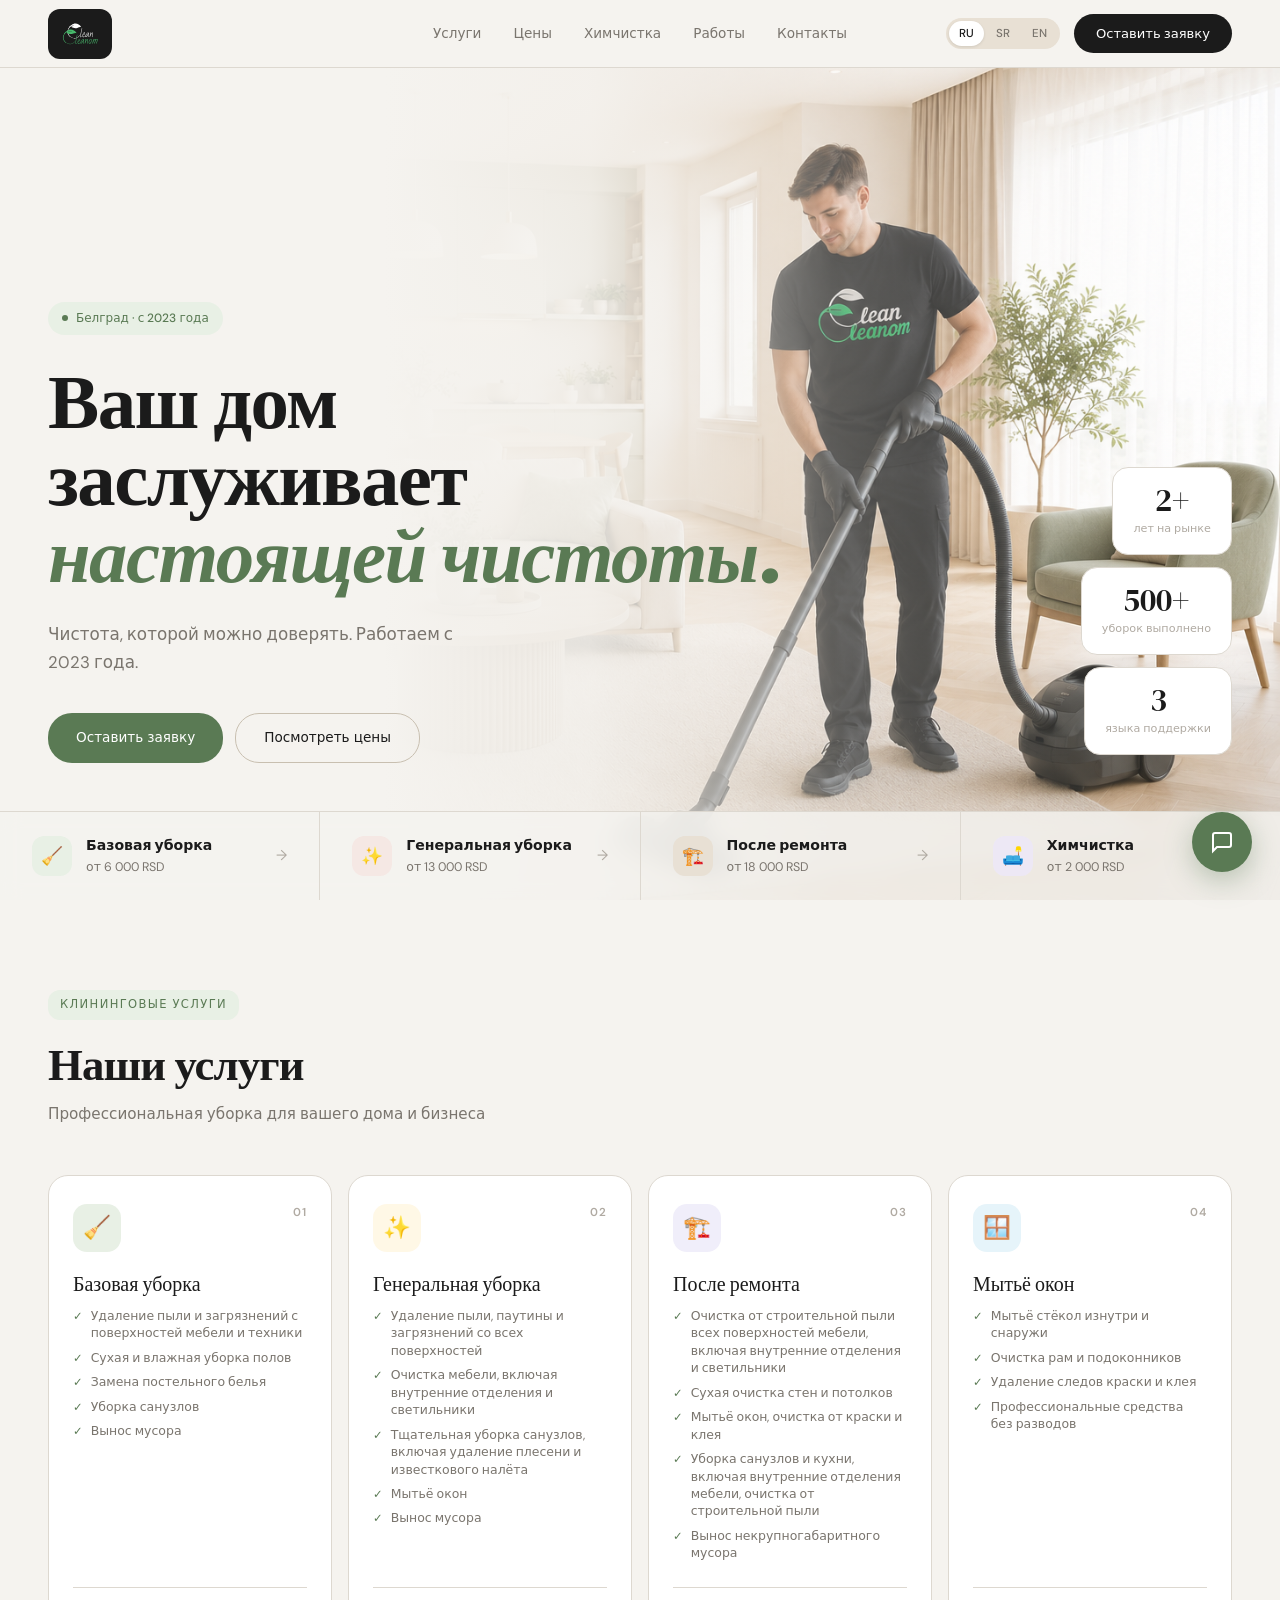
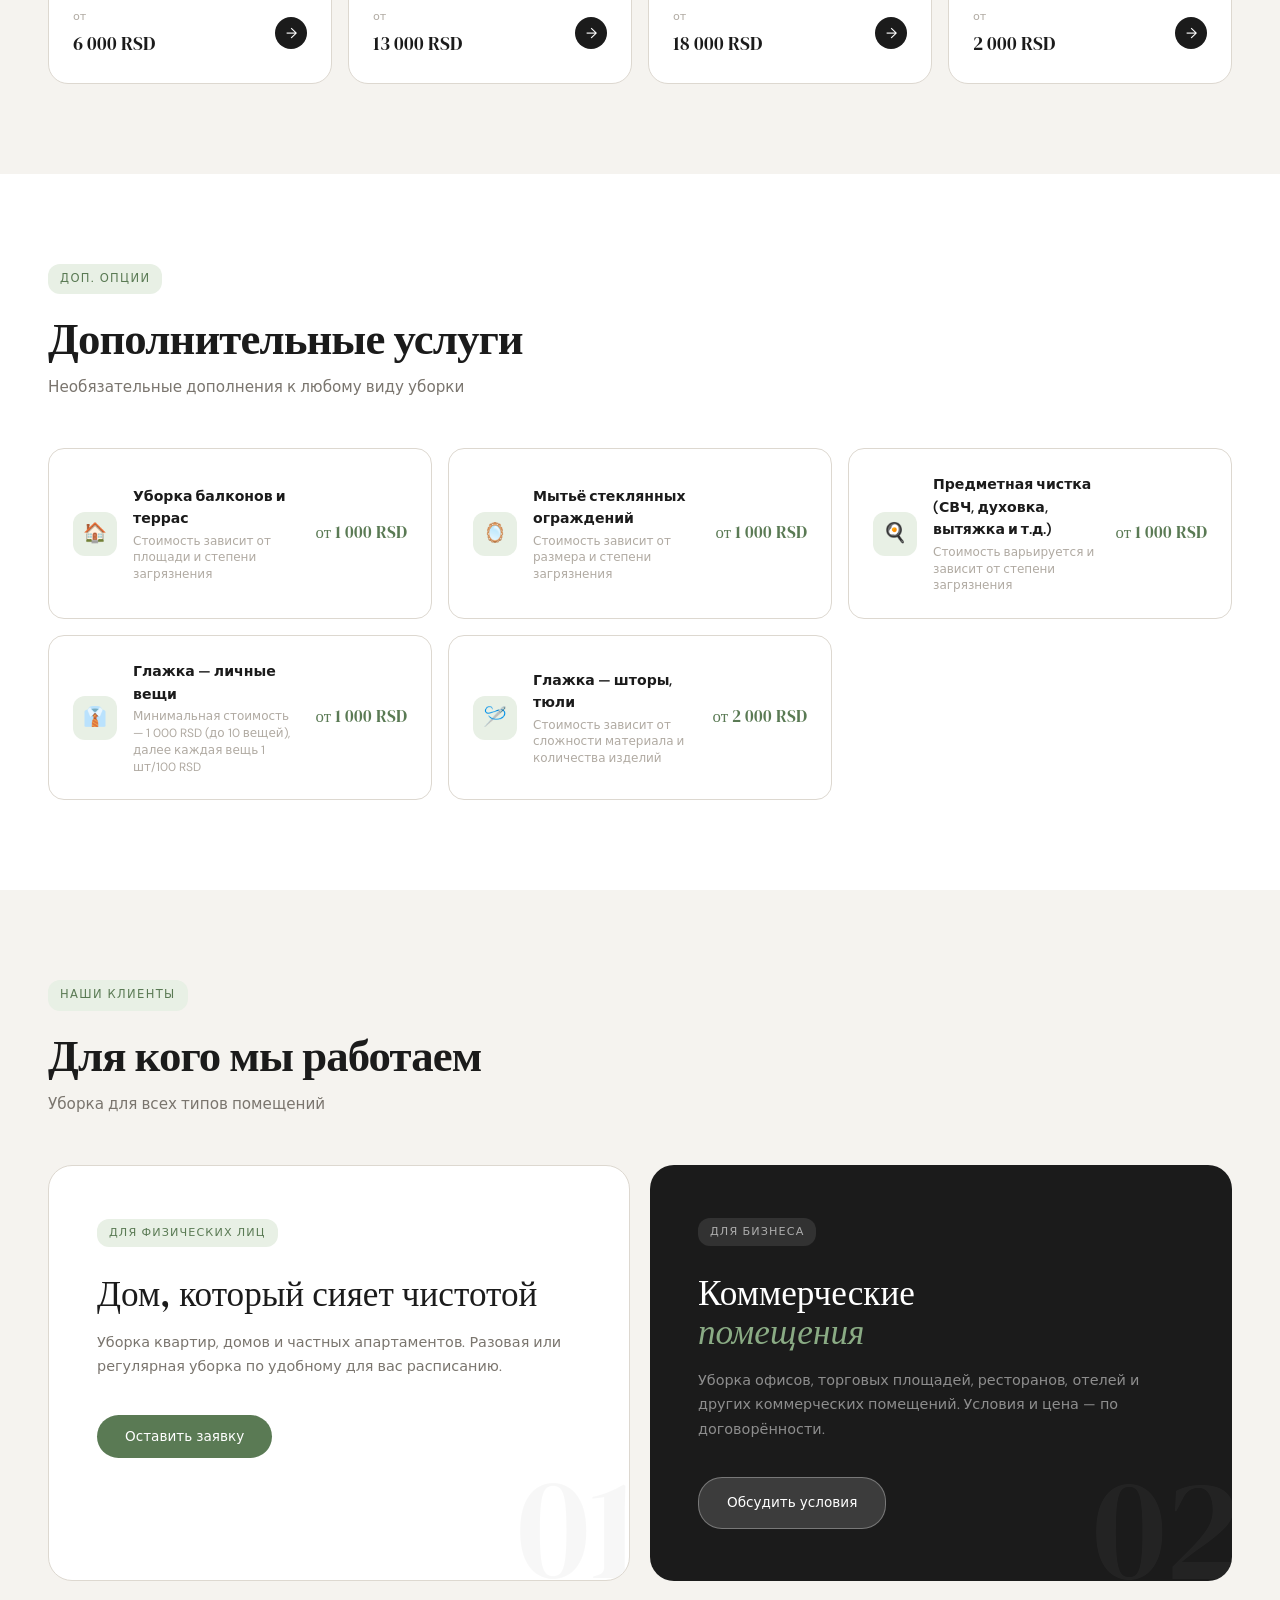
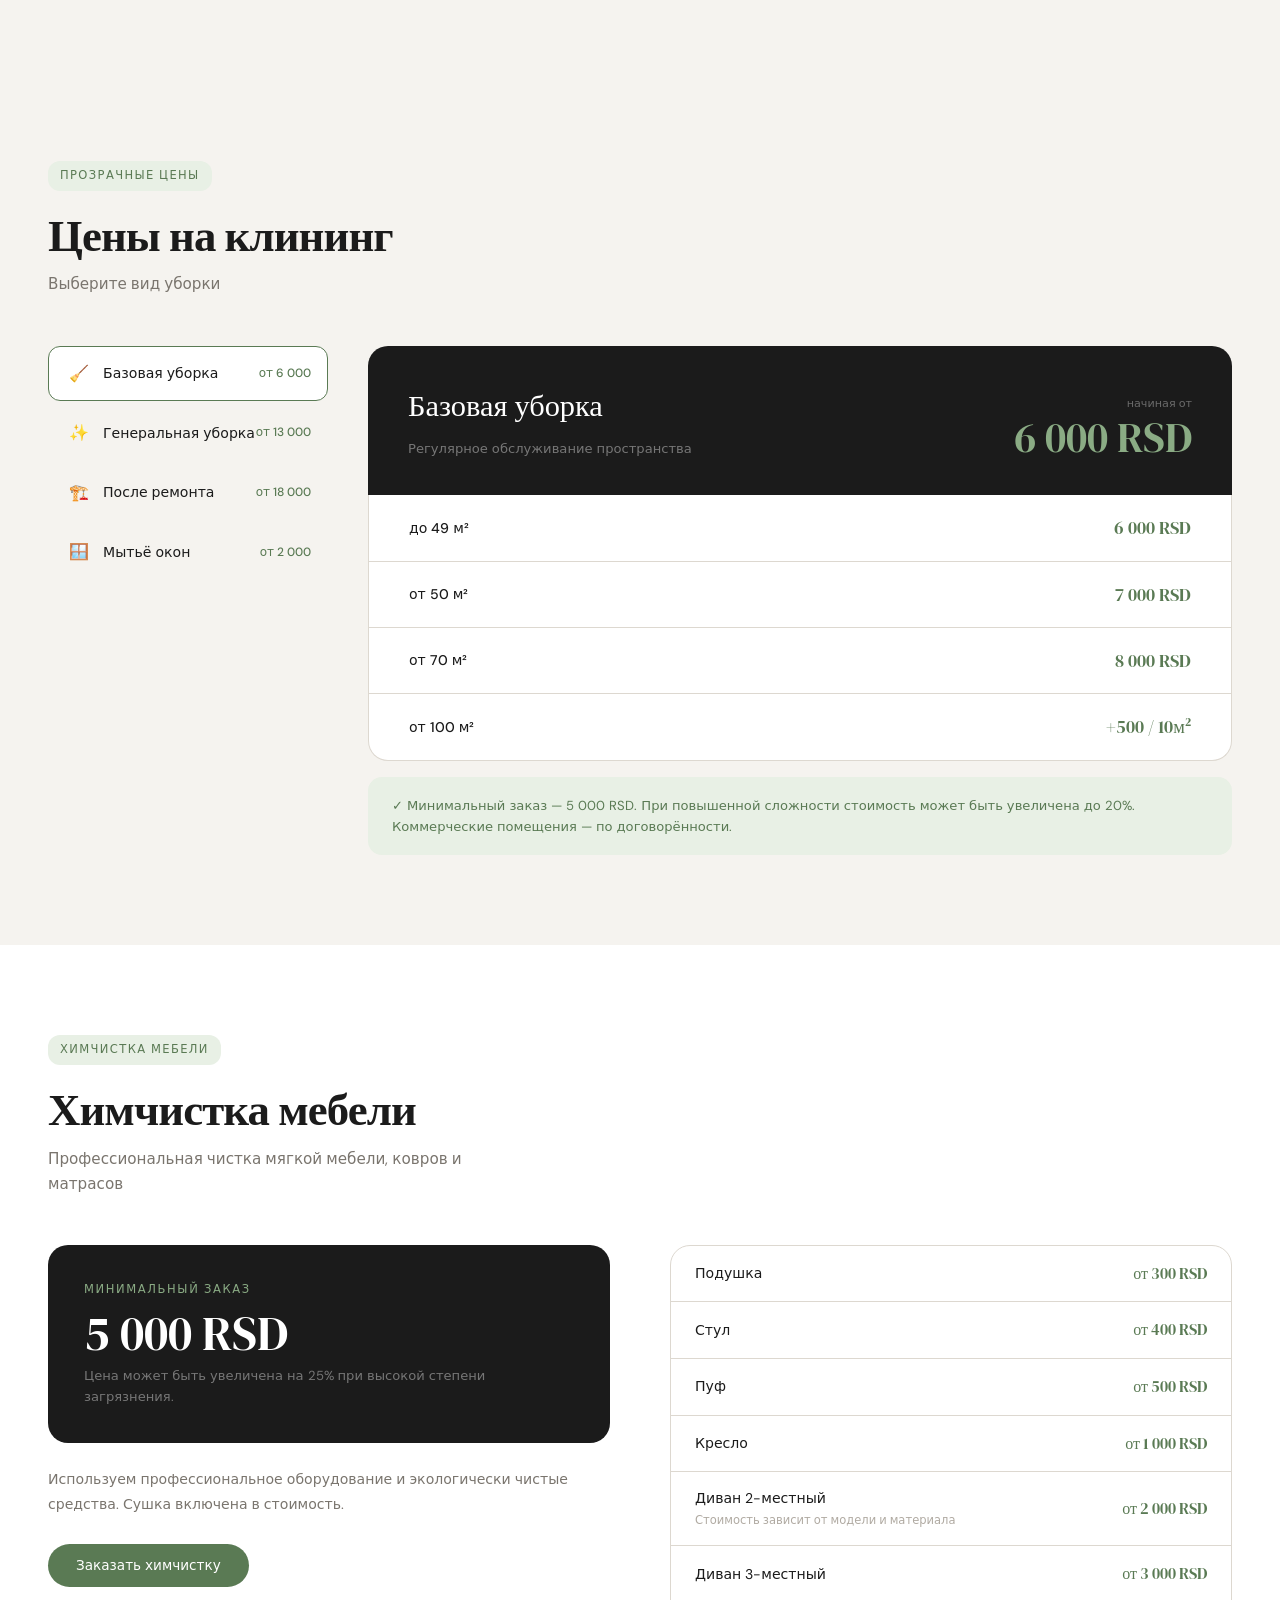
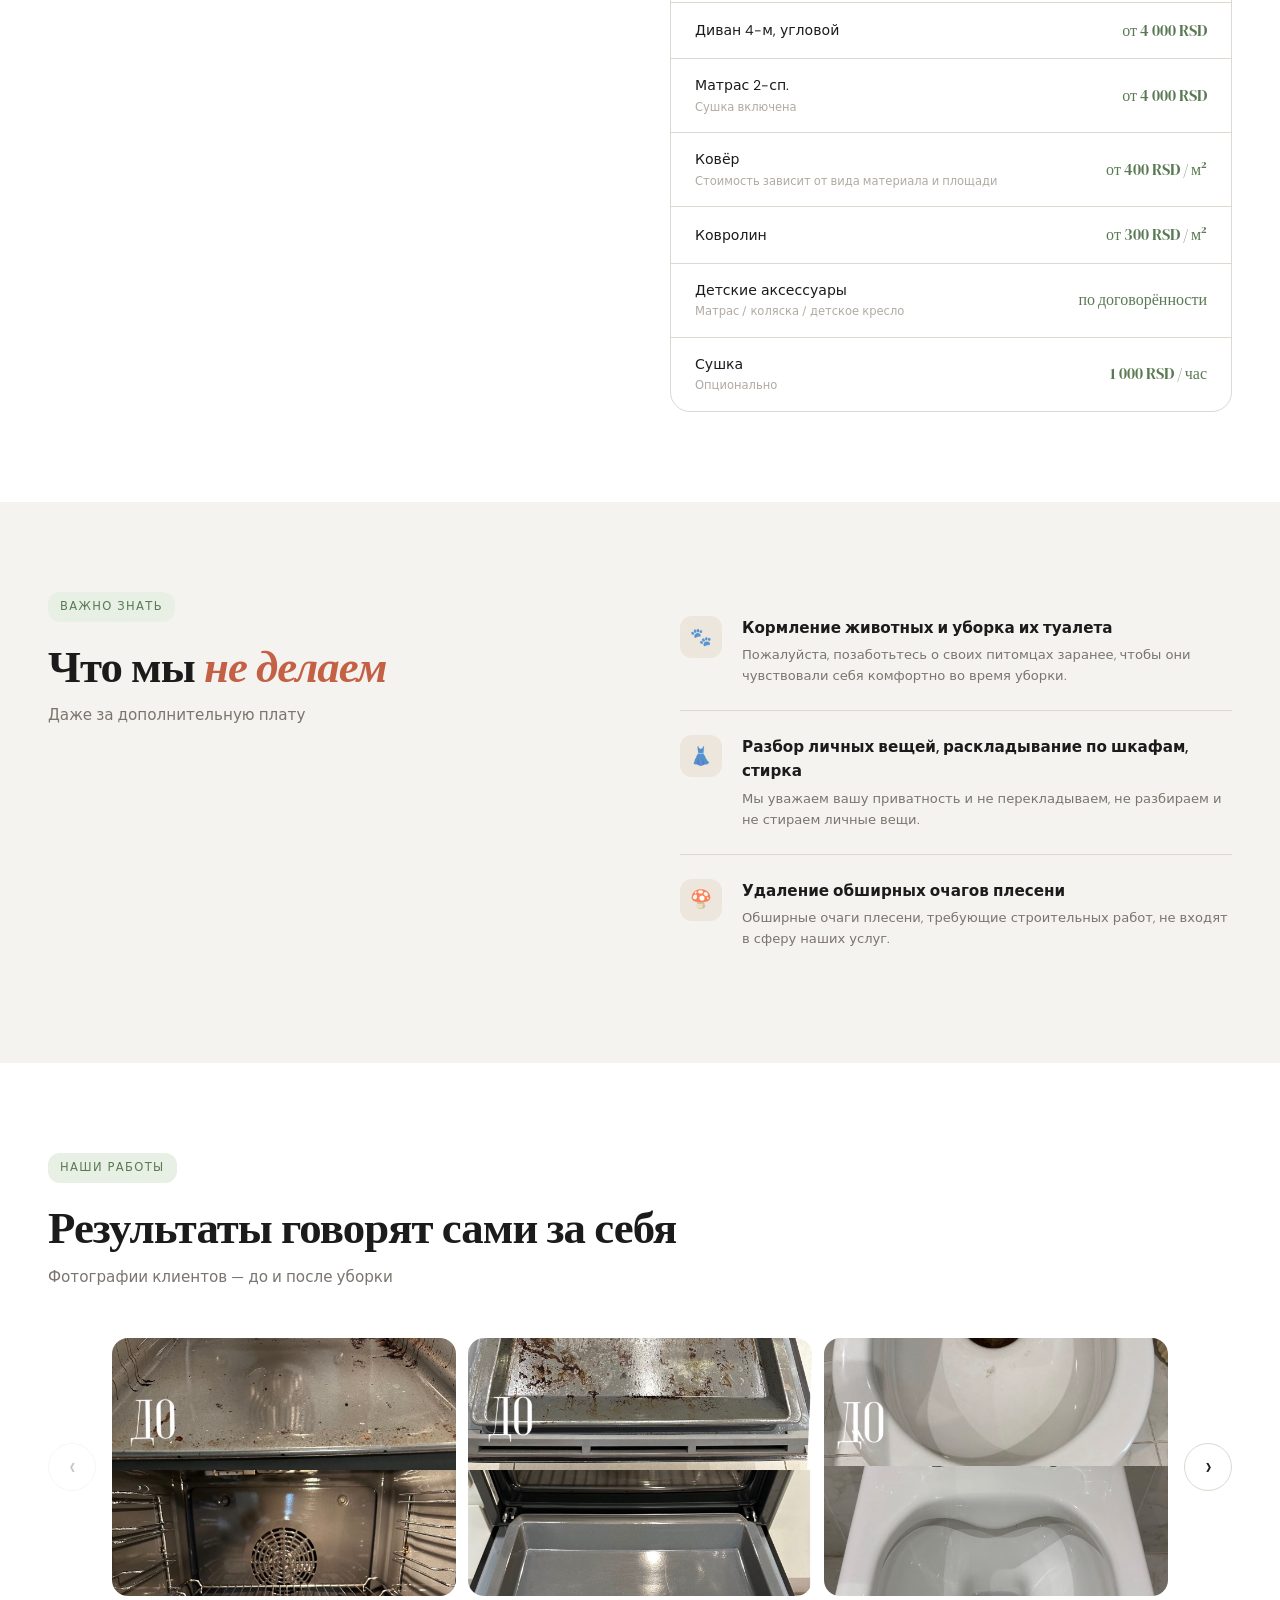
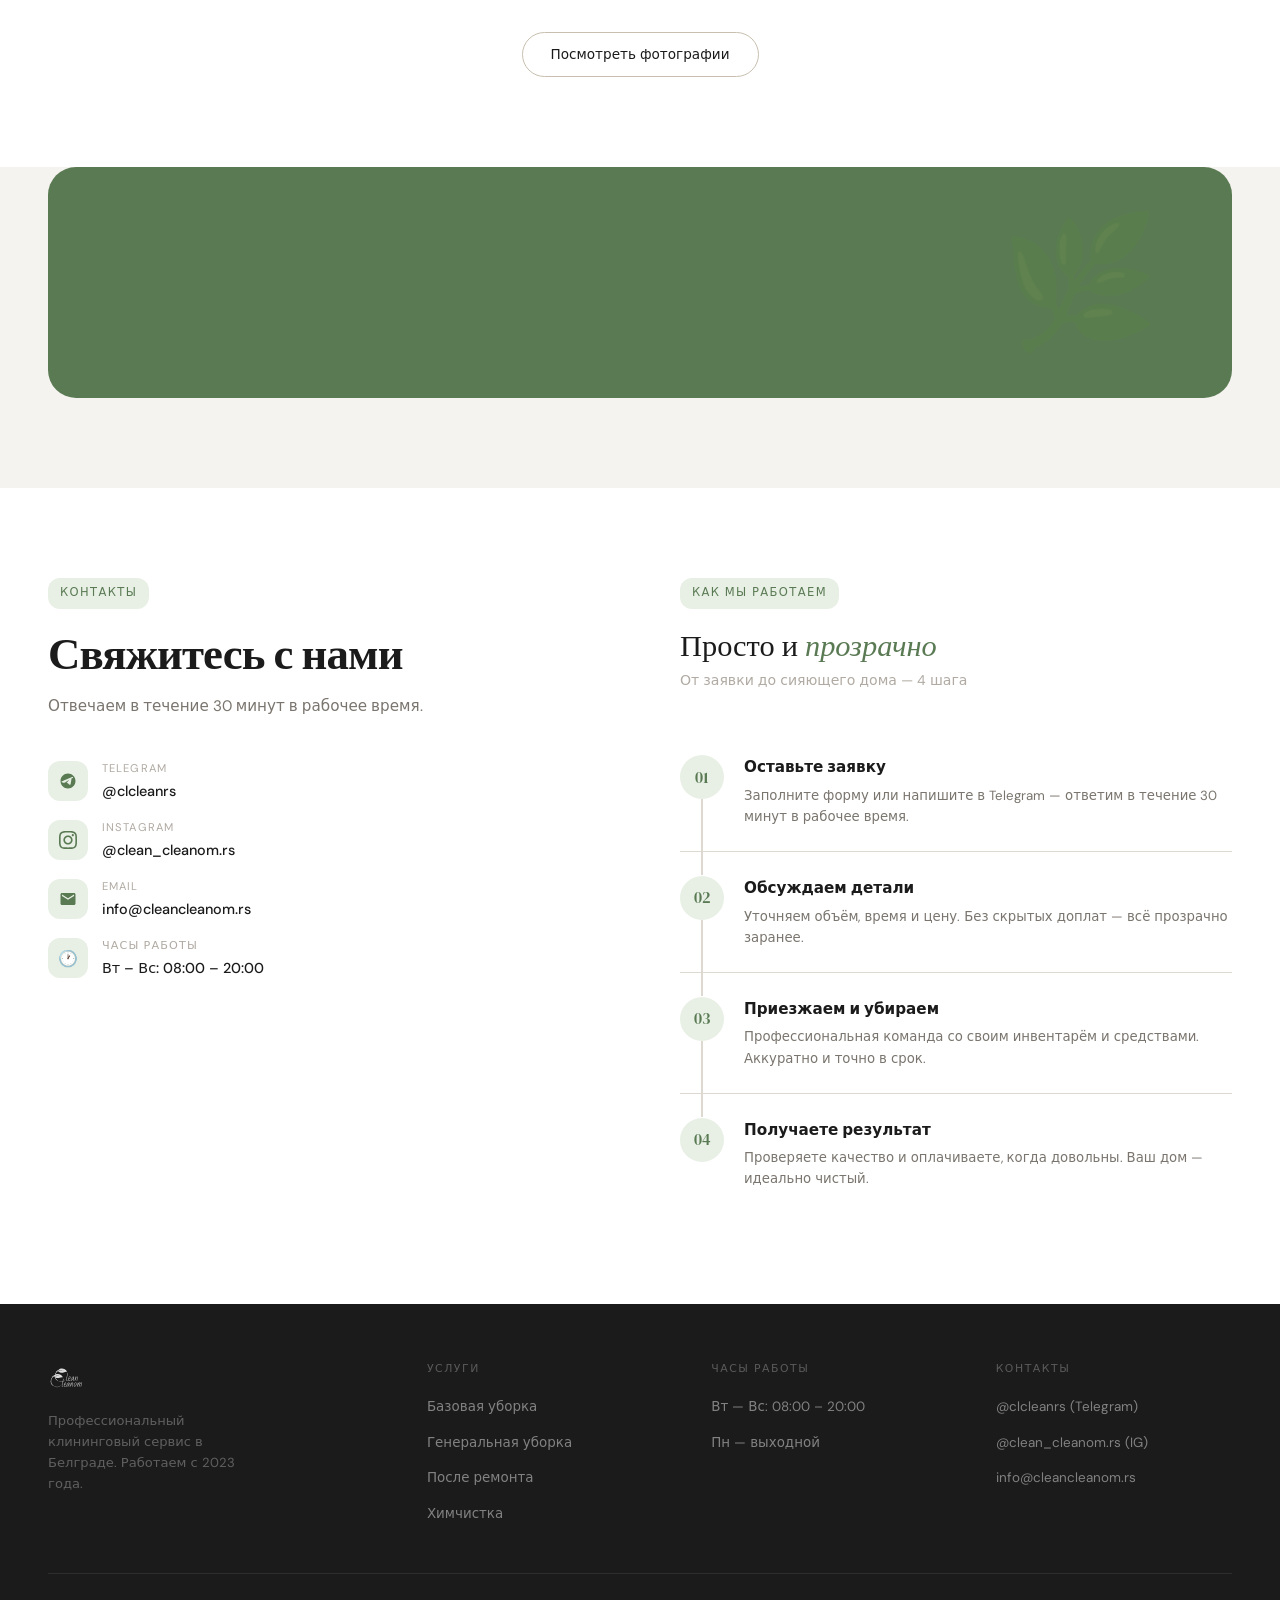
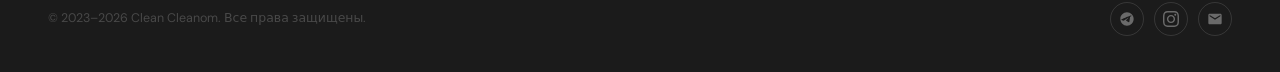
==== commit 96696310: "Fix chat i18n: translate status/placeholder/today, strict language in bot, 3 min response Co-Authore" ====
--- a/index.html
+++ b/index.html
@@ -854,7 +854,7 @@
         <div class="chat-header-name">Clean Cleanom</div>
         <div class="chat-header-status">
           <div class="cc-status-dot"></div>
-          <span>Онлайн · отвечаем за 30 мин</span>
+          <span data-i18n="chat_status">Онлайн · отвечаем за 30 мин</span>
         </div>
       </div>
     </div>
@@ -867,7 +867,7 @@
 
   <div class="chat-footer">
     <div class="chat-input-wrap">
-      <input class="chat-input" id="cc-input" type="text" placeholder="Напишите сообщение..." autocomplete="off" />
+      <input class="chat-input" id="cc-input" type="text" placeholder="Напишите сообщение..." data-i18n-placeholder="chat_placeholder" autocomplete="off" />
     </div>
     <button class="chat-send-btn" id="cc-send" aria-label="Отправить">
       <svg viewBox="0 0 24 24" fill="none" stroke="currentColor" stroke-width="2.5">
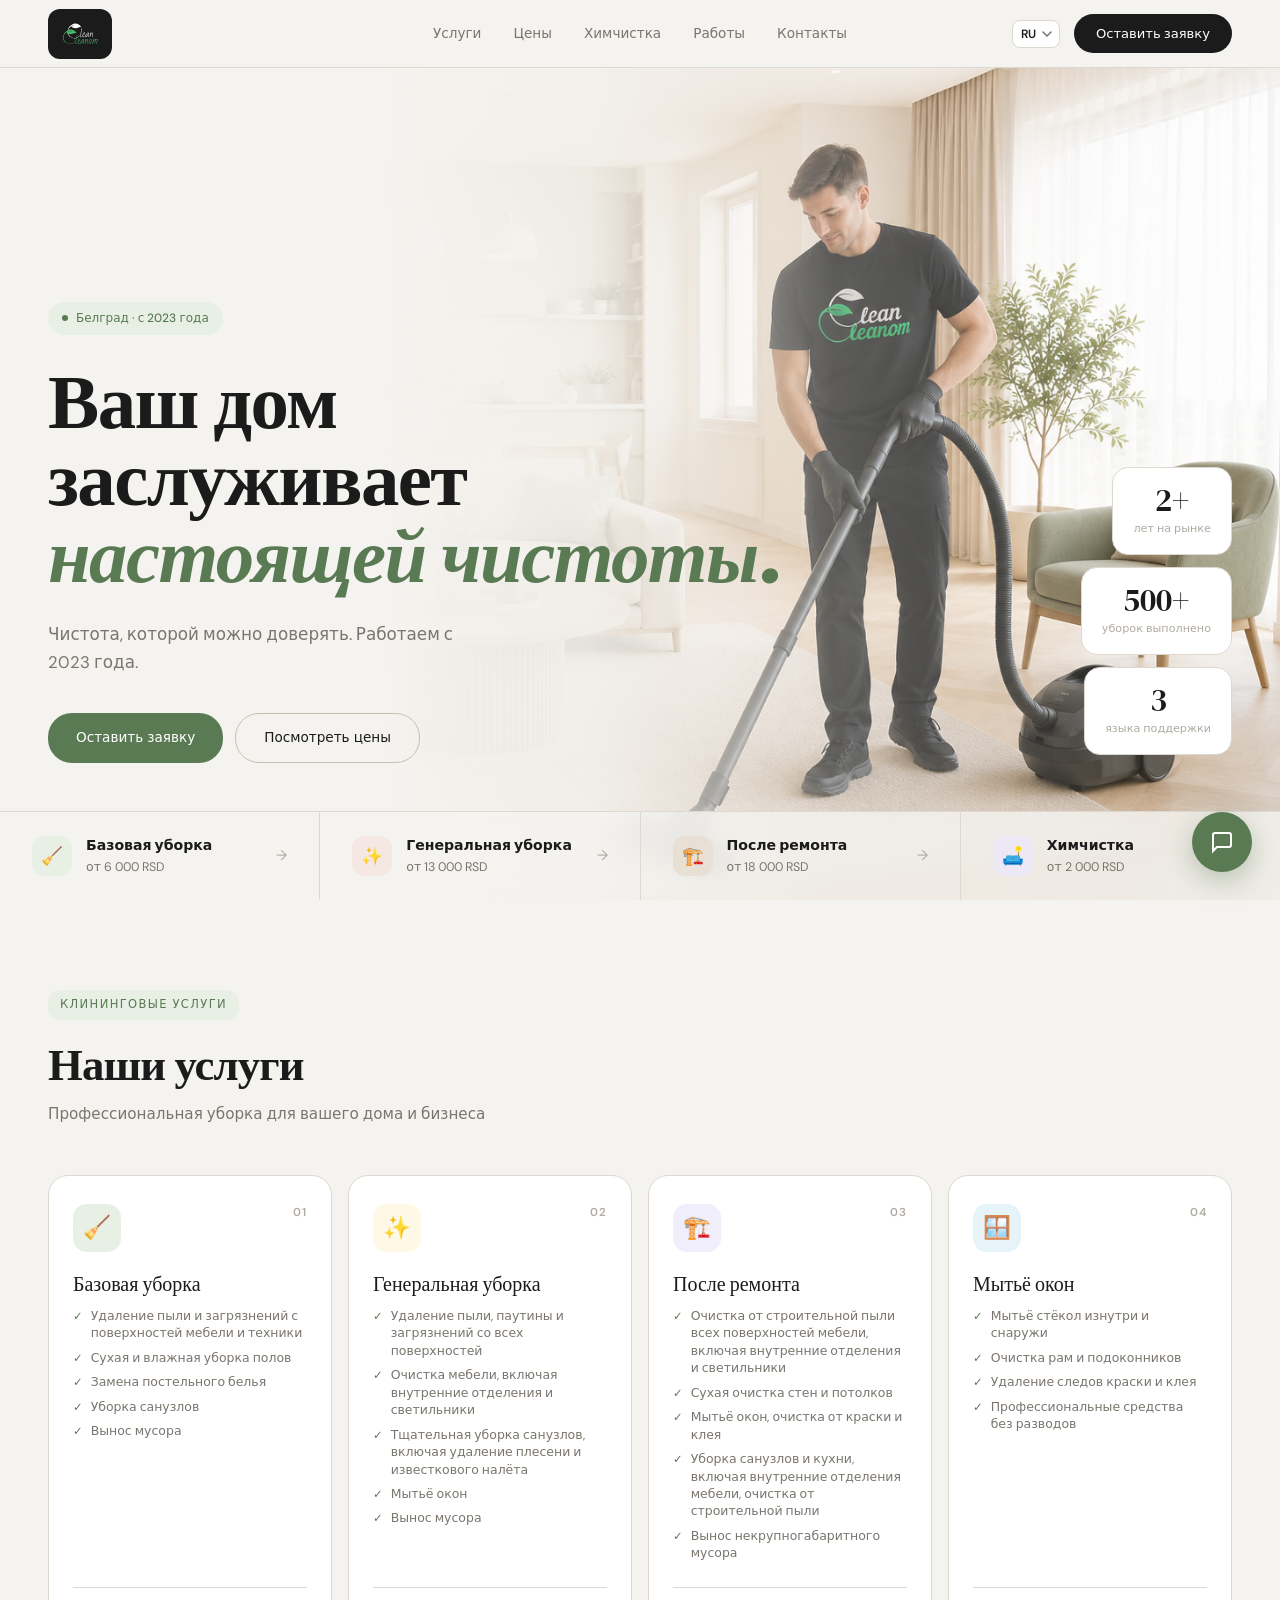
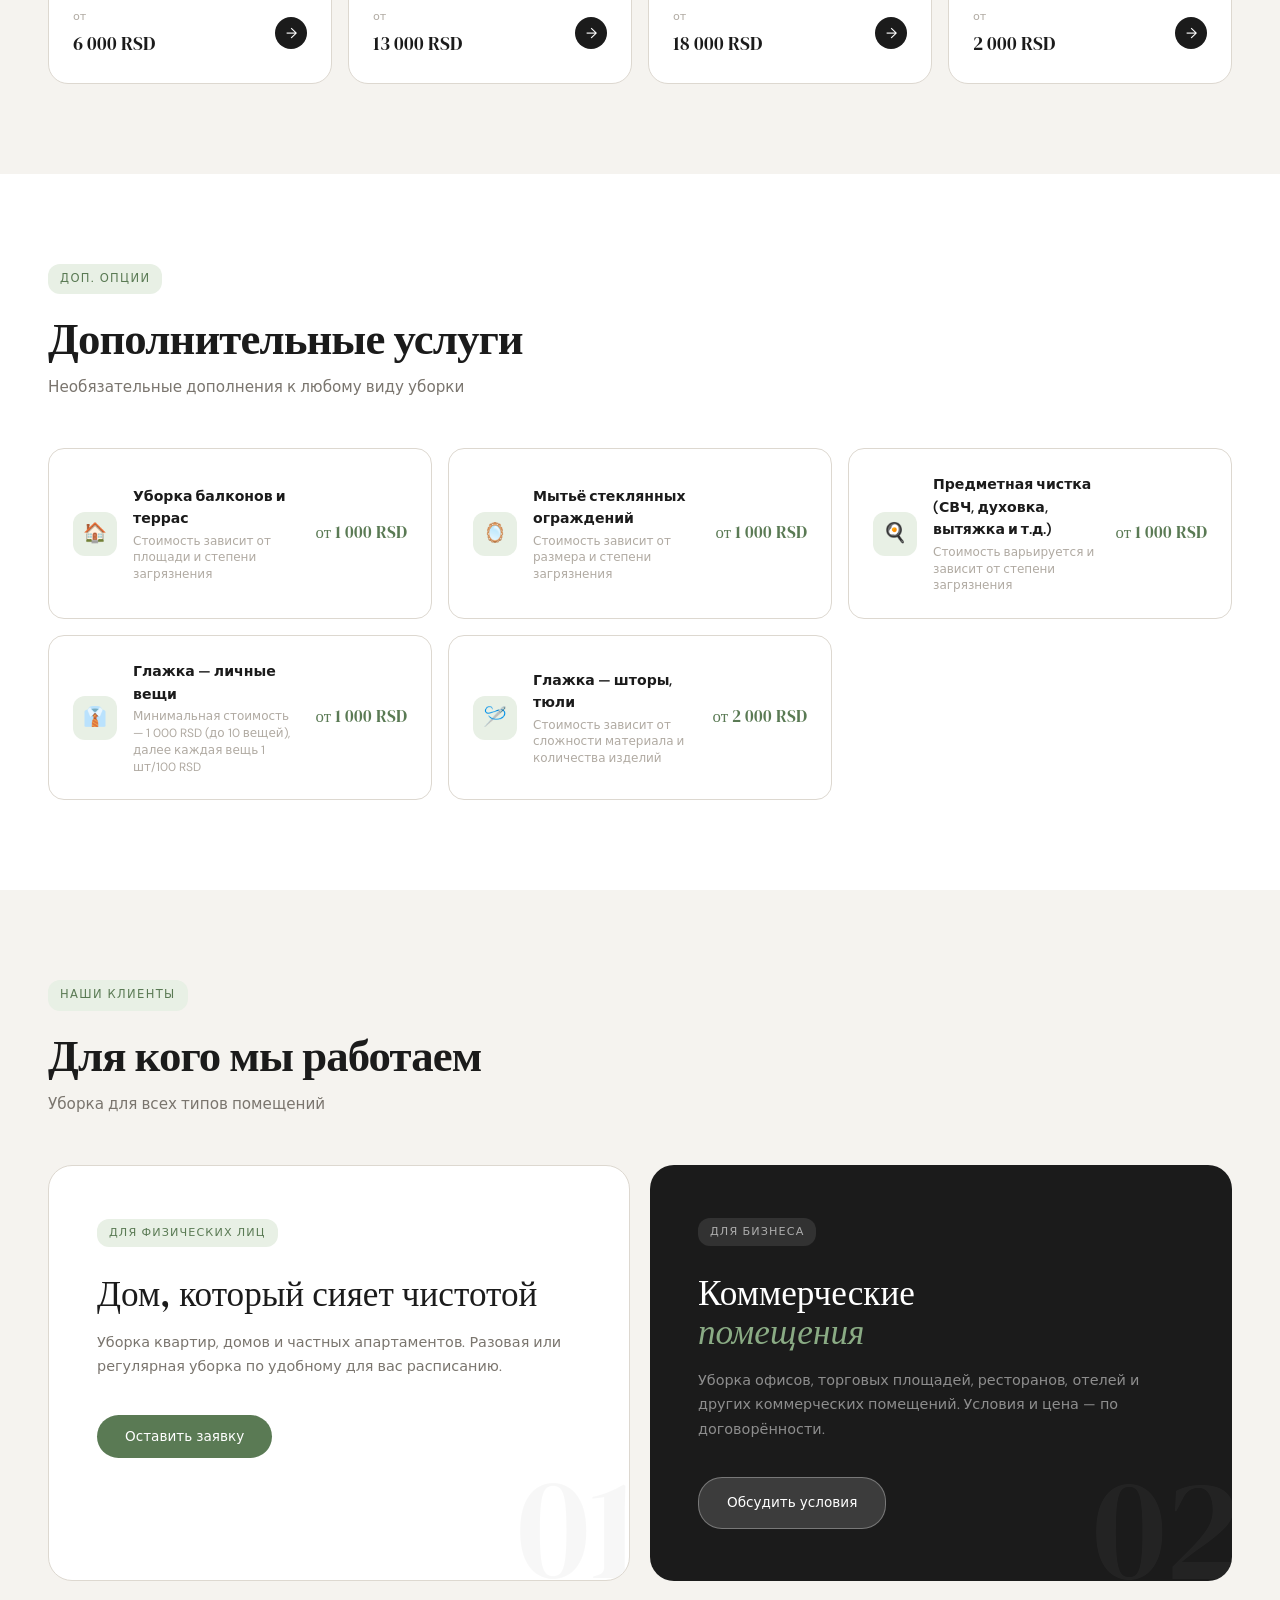
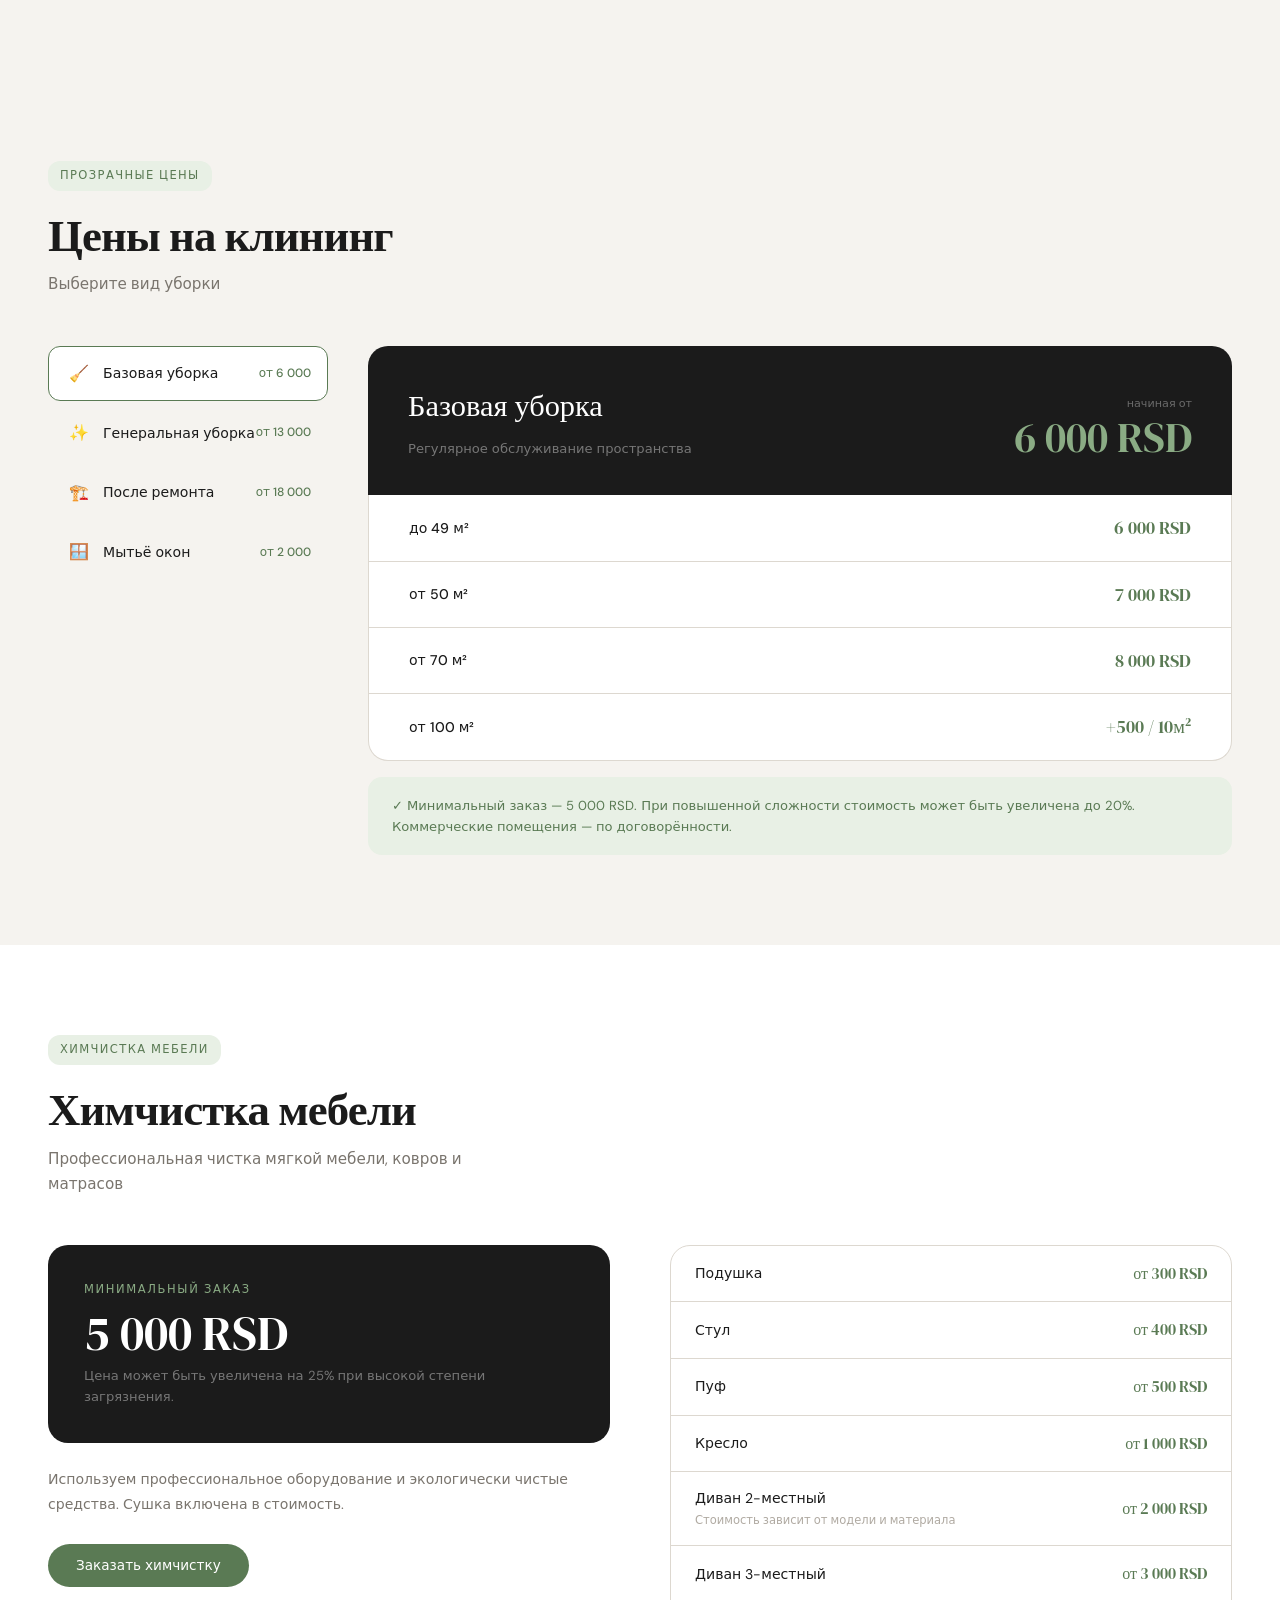
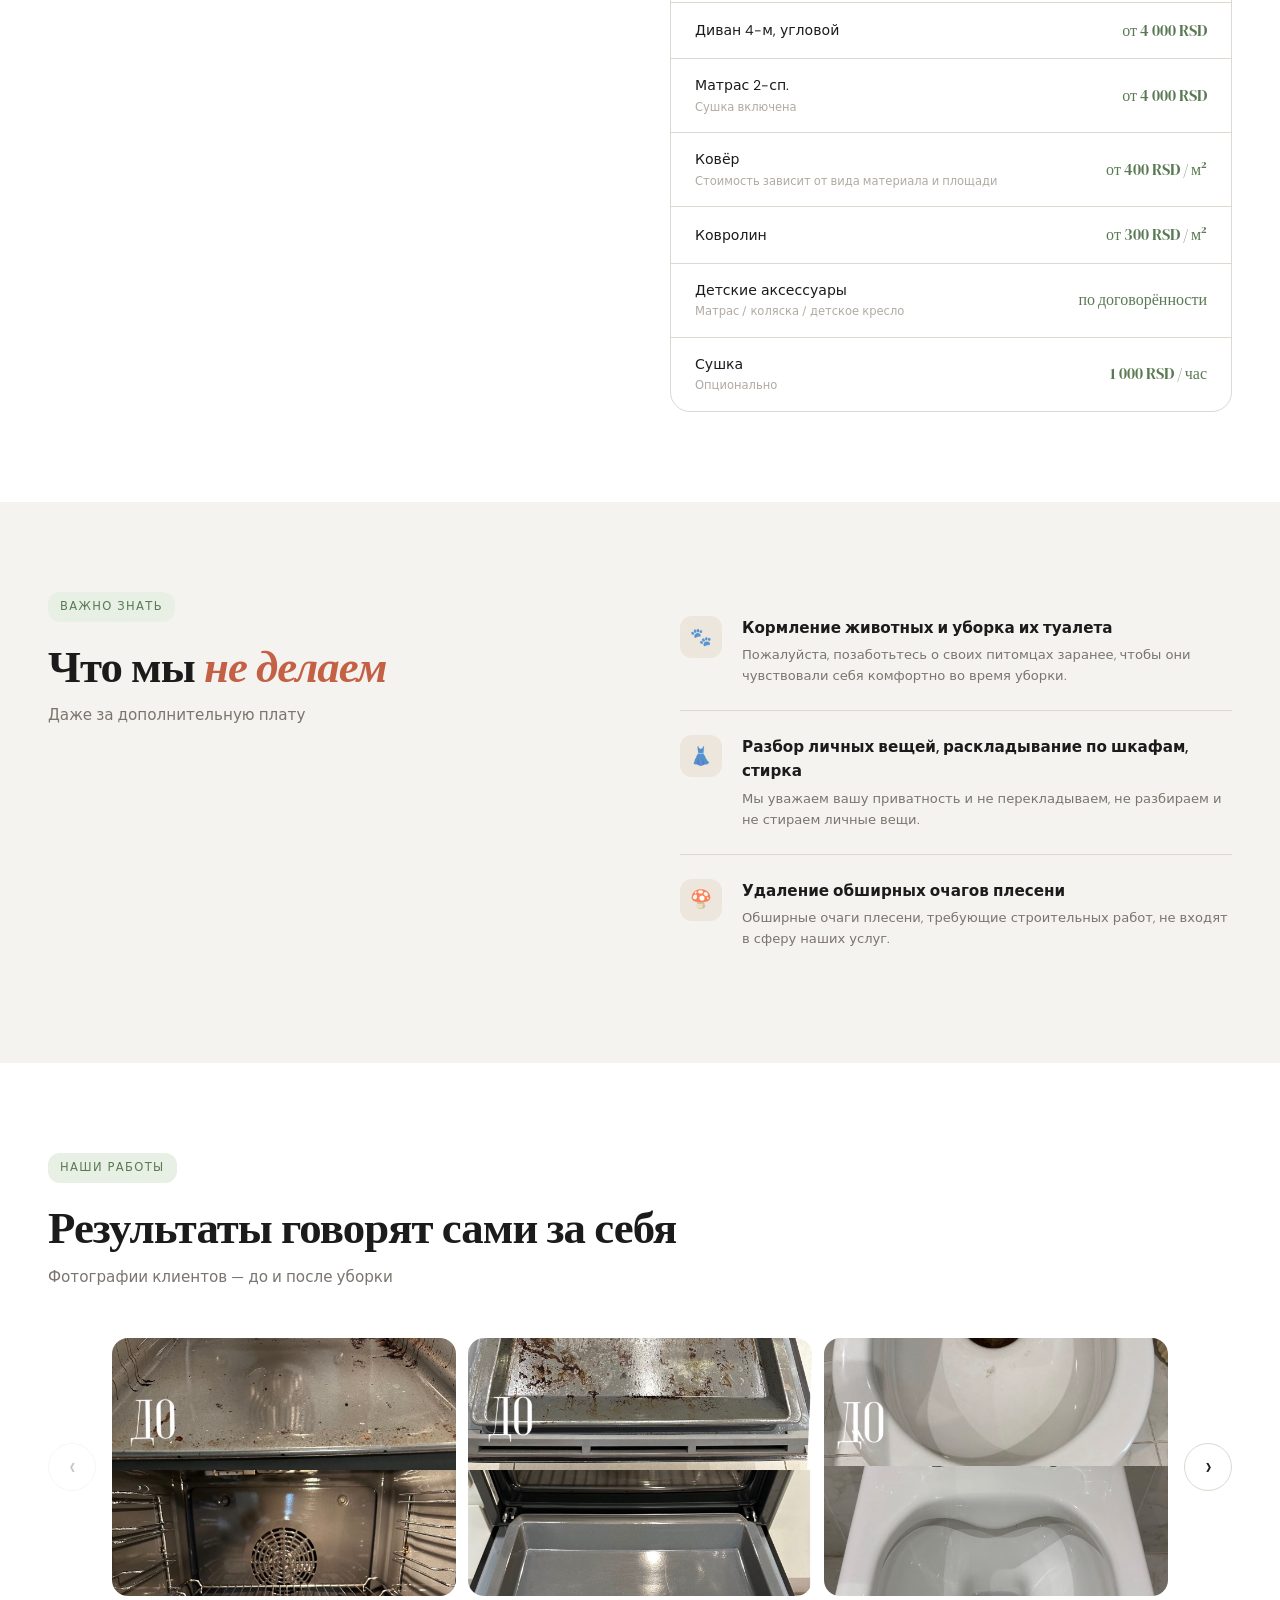
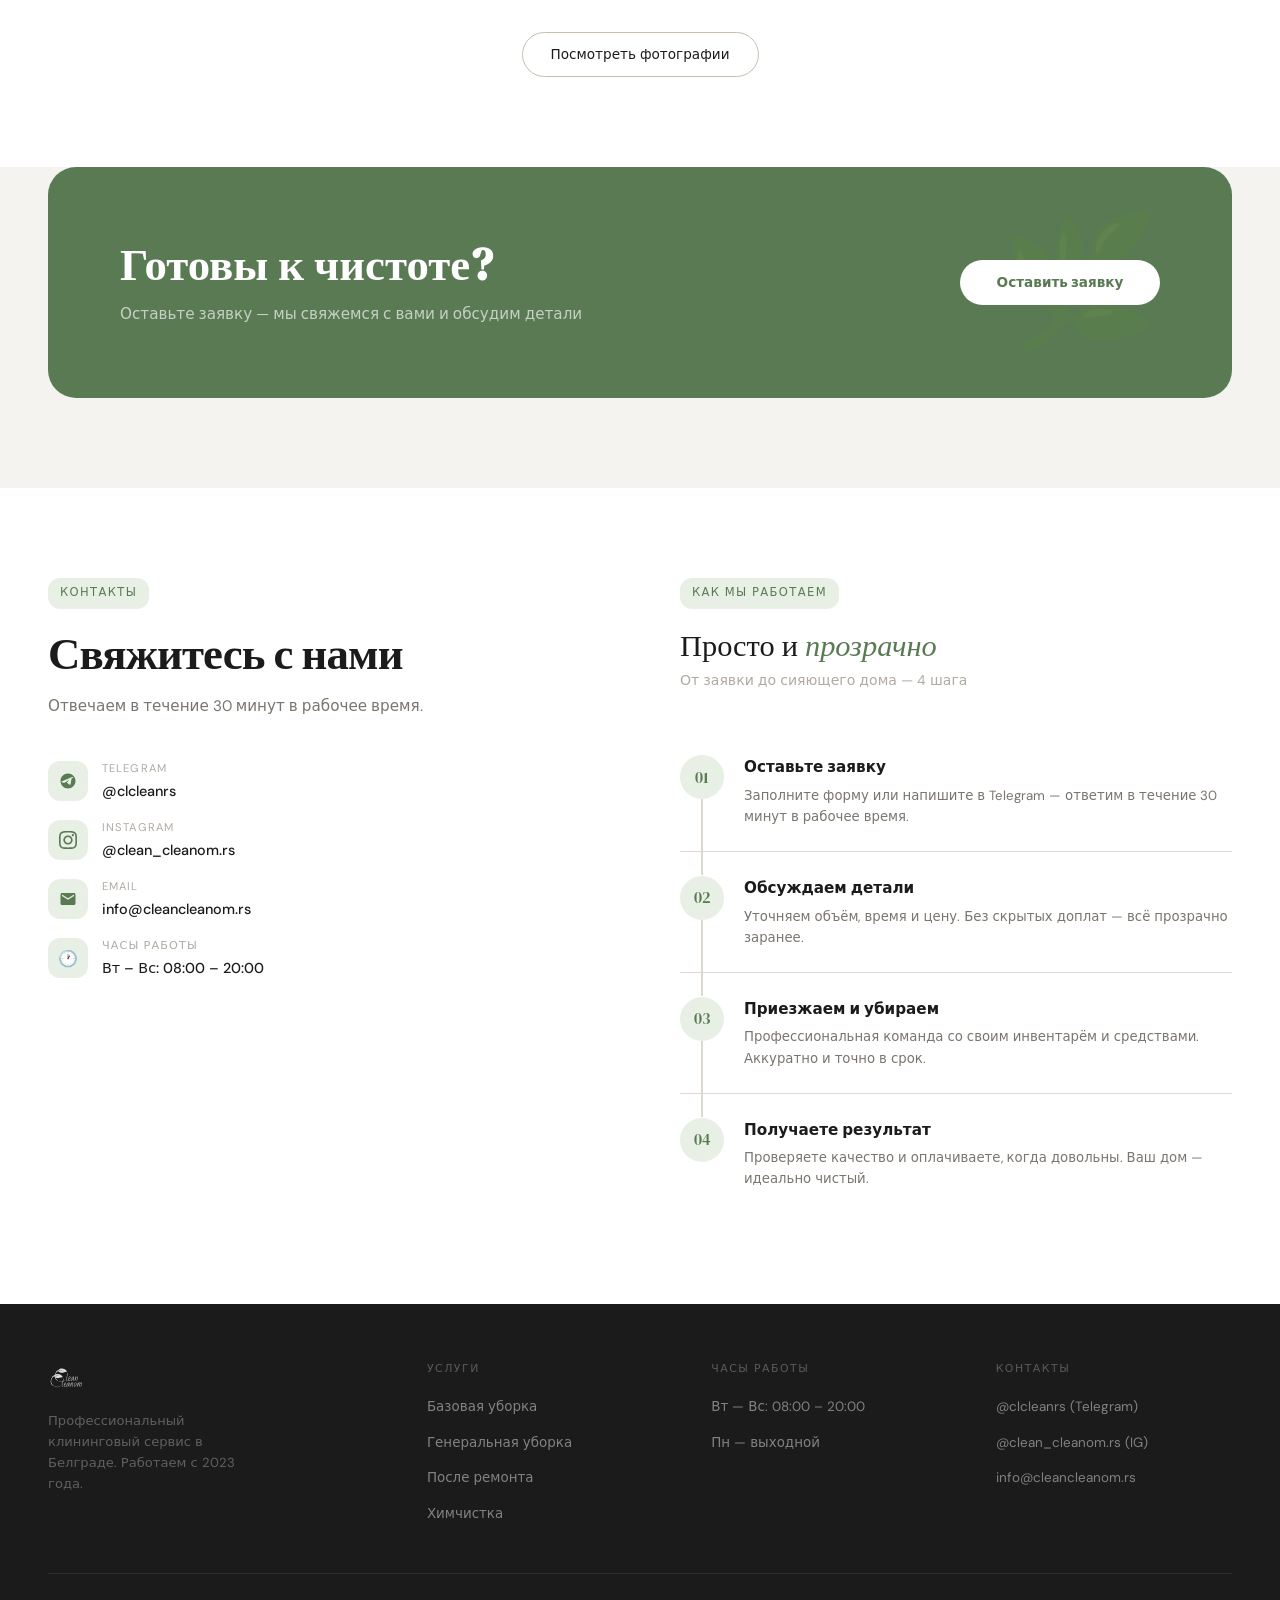
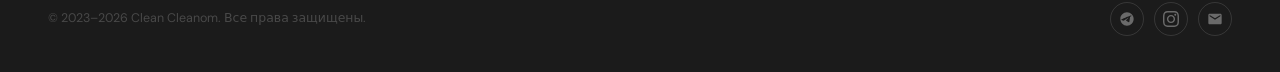
==== commit 0ea3375d: "Replace lang buttons with select; fix mobile chat input zoom Co-Authored-By: Claude Sonnet 4.6 <nore" ====
--- a/index.html
+++ b/index.html
@@ -52,11 +52,11 @@
   </nav>
 
   <div class="nav-right">
-    <div class="lang-pill">
-      <button class="lang-btn" data-lang="ru">RU</button>
-      <button class="lang-btn" data-lang="sr">SR</button>
-      <button class="lang-btn" data-lang="en">EN</button>
-    </div>
+    <select class="lang-select" id="lang-select" aria-label="Language">
+      <option value="ru">RU</option>
+      <option value="sr">SR</option>
+      <option value="en">EN</option>
+    </select>
     <button class="btn-cta open-modal-btn" data-i18n="nav_book">Оставить заявку</button>
     <button class="burger-btn" id="burger" aria-label="Меню" aria-expanded="false">
       <span></span><span></span><span></span>
--- a/css/style.css
+++ b/css/style.css
@@ -79,26 +79,23 @@
 
 .nav-right { display: flex; align-items: center; gap: 14px; flex-shrink: 0; }
 
-.lang-pill {
-  display: flex;
-  background: var(--sand);
-  border-radius: 20px;
-  padding: 3px;
-  gap: 2px;
-}
-.lang-btn {
-  border: none; background: none; cursor: pointer;
+.lang-select {
+  border: 1.5px solid var(--border);
+  border-radius: 8px;
+  background: var(--white);
   font-family: var(--sans);
-  font-size: 0.72rem; font-weight: 500;
-  padding: 5px 10px;
-  border-radius: 16px;
-  color: var(--grey);
-  transition: all 0.2s;
-}
-.lang-btn.active {
-  background: var(--white);
+  font-size: 0.75rem; font-weight: 600;
   color: var(--charcoal);
-  box-shadow: 0 1px 3px rgba(0,0,0,0.1);
+  padding: 5px 8px;
+  cursor: pointer;
+  outline: none;
+  appearance: none;
+  -webkit-appearance: none;
+  background-image: url("data:image/svg+xml,%3Csvg xmlns='http://www.w3.org/2000/svg' width='10' height='6' viewBox='0 0 10 6'%3E%3Cpath d='M1 1l4 4 4-4' stroke='%237a756e' stroke-width='1.5' fill='none' stroke-linecap='round'/%3E%3C/svg%3E");
+  background-repeat: no-repeat;
+  background-position: right 7px center;
+  padding-right: 22px;
+  transition: border-color 0.2s;
 }
 
 .burger-btn {
@@ -1156,7 +1153,7 @@
 .chat-input {
   width: 100%; padding: 10px 14px;
   background: var(--bg); border: 1.5px solid var(--border); border-radius: 20px;
-  font-family: var(--sans); font-size: 0.85rem; color: var(--charcoal); outline: none;
+  font-family: var(--sans); font-size: 1rem; color: var(--charcoal); outline: none;
   transition: border-color 0.2s;
 }
 .chat-input:focus { border-color: var(--sage); background: #fff; }
@@ -1173,6 +1170,28 @@
 .chat-send-btn:disabled { opacity: 0.4; cursor: not-allowed; transform: none; }
 .chat-send-btn svg { width: 16px; height: 16px; }
 
+.cc-booking-btns {
+  display: flex; gap: 8px; justify-content: flex-end;
+  animation: cc-msg-in 0.3s ease;
+}
+.cc-tg-btn, .cc-email-btn {
+  padding: 10px 16px; border-radius: 20px;
+  font-family: var(--sans); font-size: 0.82rem; font-weight: 600;
+  cursor: pointer; text-decoration: none; border: none;
+  transition: background 0.2s, transform 0.15s;
+}
+.cc-tg-btn {
+  background: #229ed9; color: #fff;
+  box-shadow: 0 4px 12px rgba(34,158,217,0.3);
+}
+.cc-tg-btn:hover { background: #1a8abf; transform: scale(1.03); }
+.cc-email-btn {
+  background: var(--sage); color: #fff;
+  box-shadow: 0 4px 12px rgba(90,122,84,0.3);
+}
+.cc-email-btn:hover { background: var(--sage-dark, #3d5a38); transform: scale(1.03); }
+.cc-email-btn:disabled { opacity: 0.7; cursor: default; transform: none; }
+
 @media (max-width: 480px) {
   .chat-panel { width: calc(100vw - 24px); right: 12px; bottom: 96px; }
   .chat-trigger { right: 16px; bottom: 20px; }
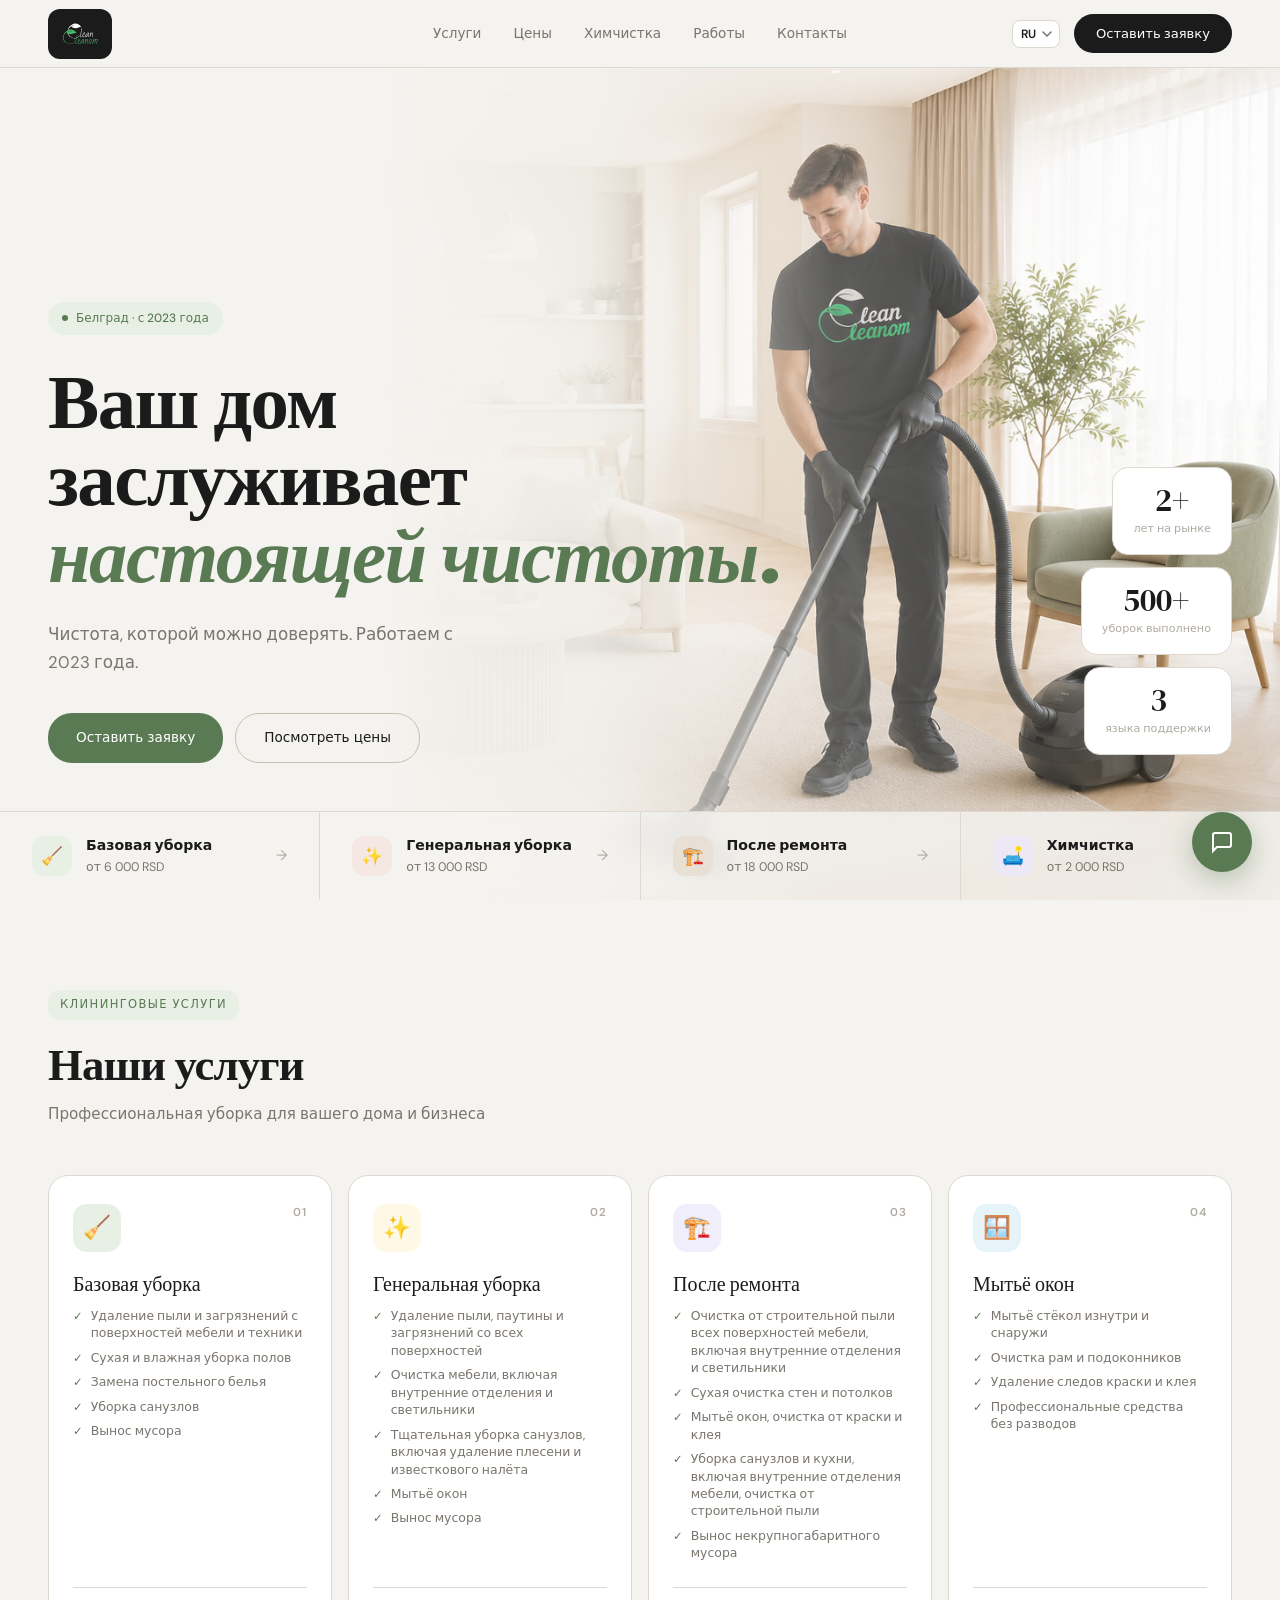
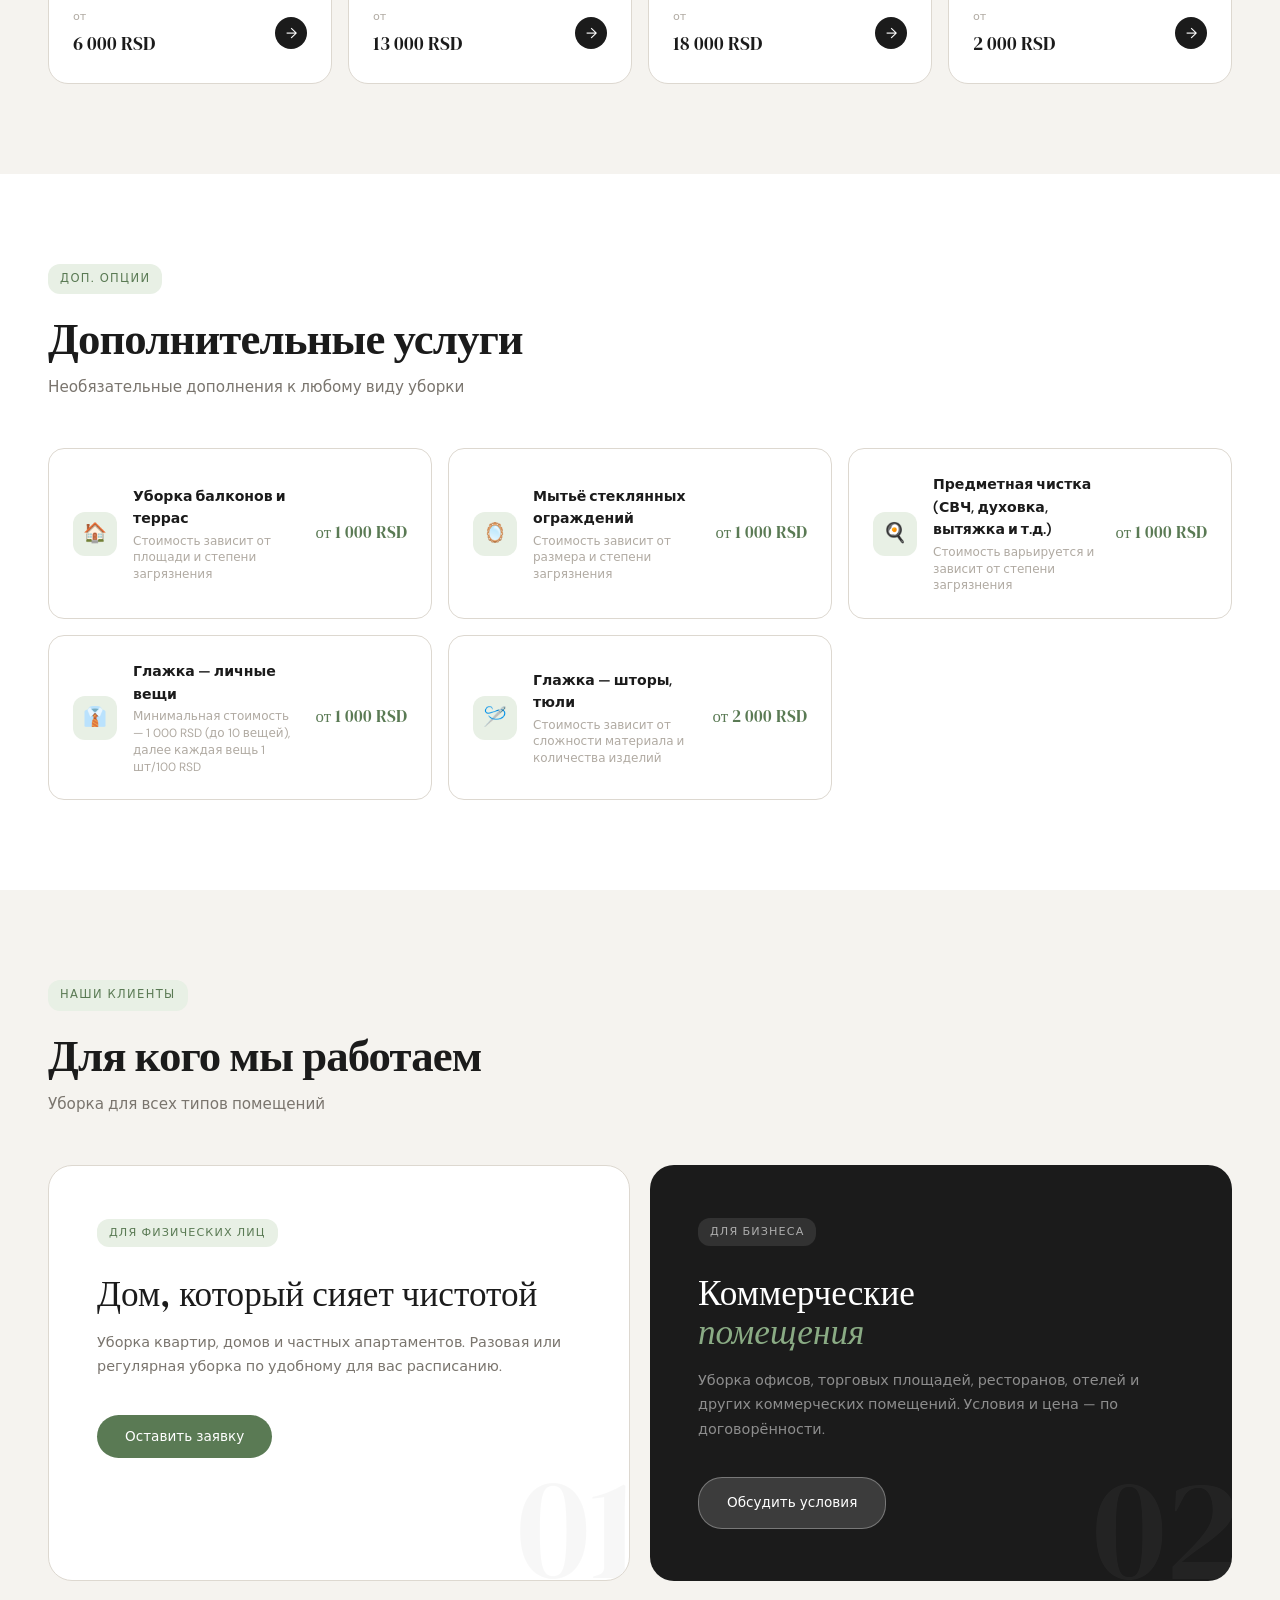
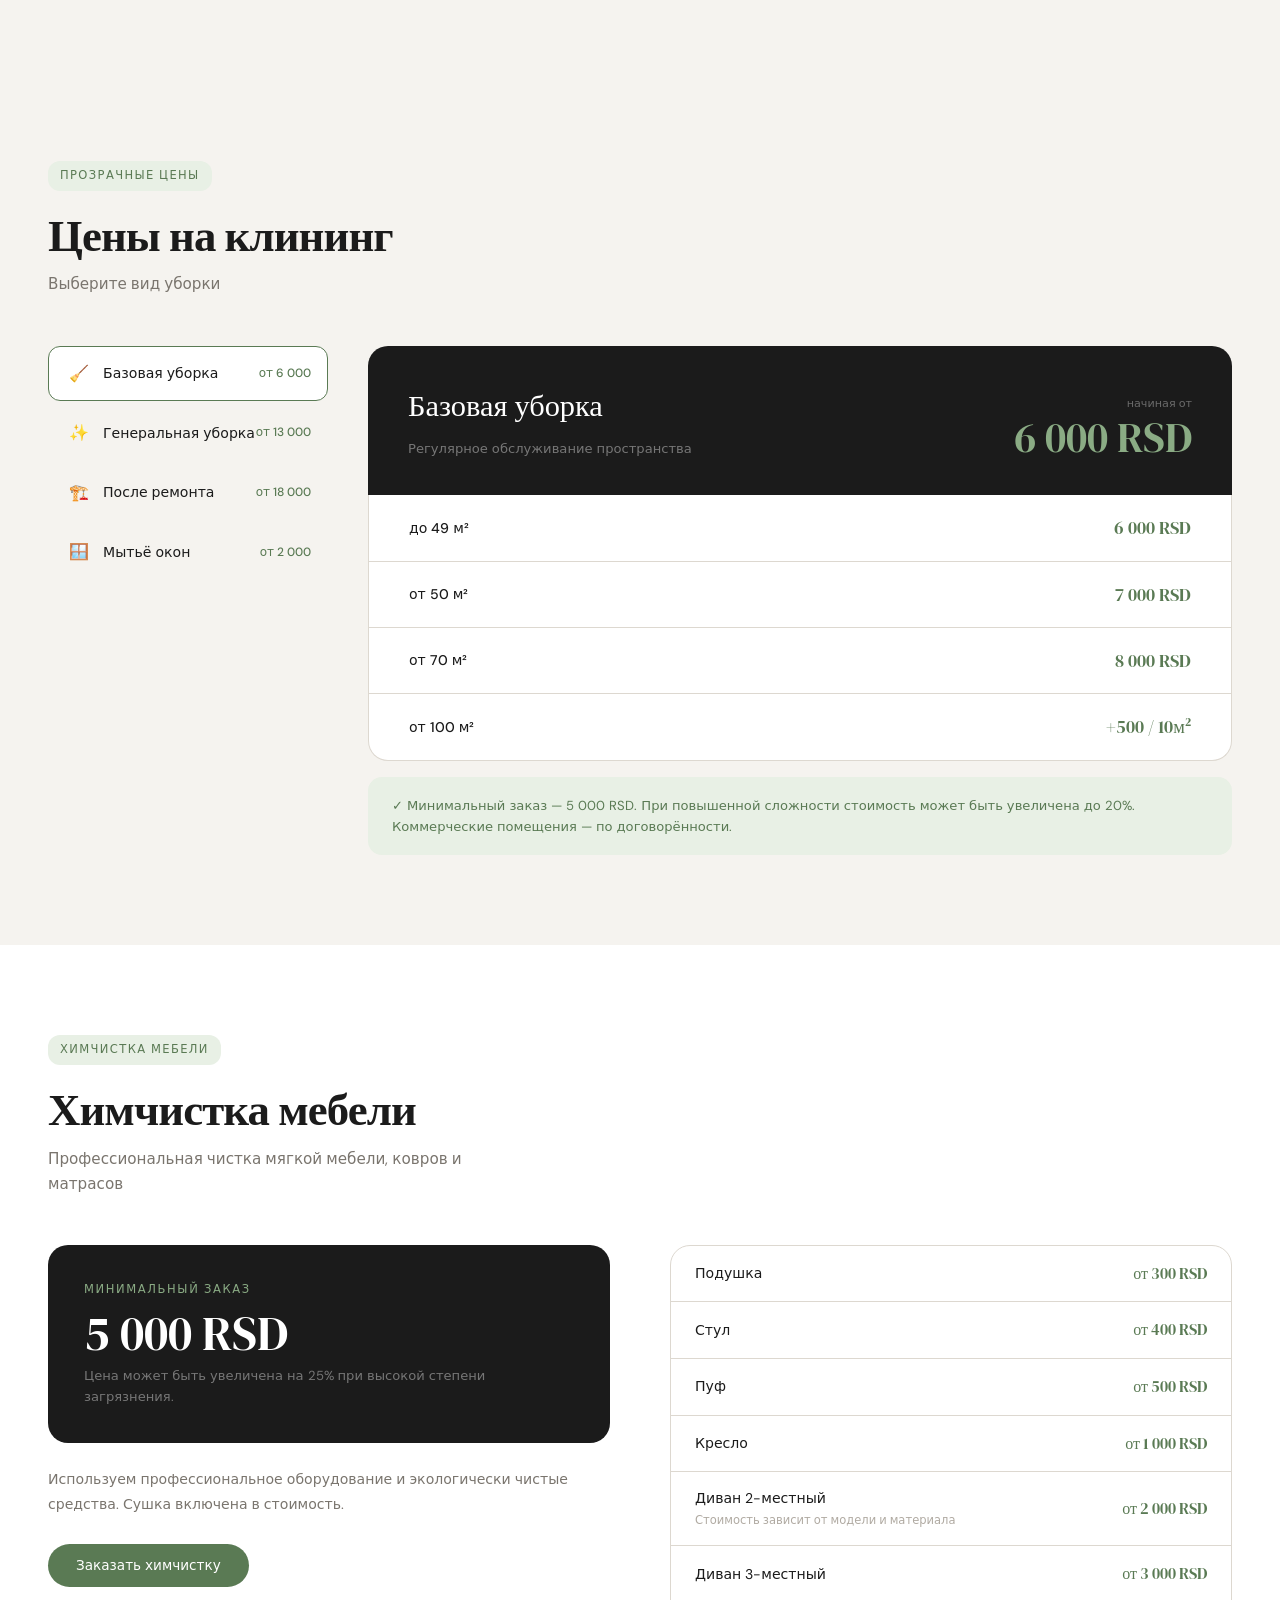
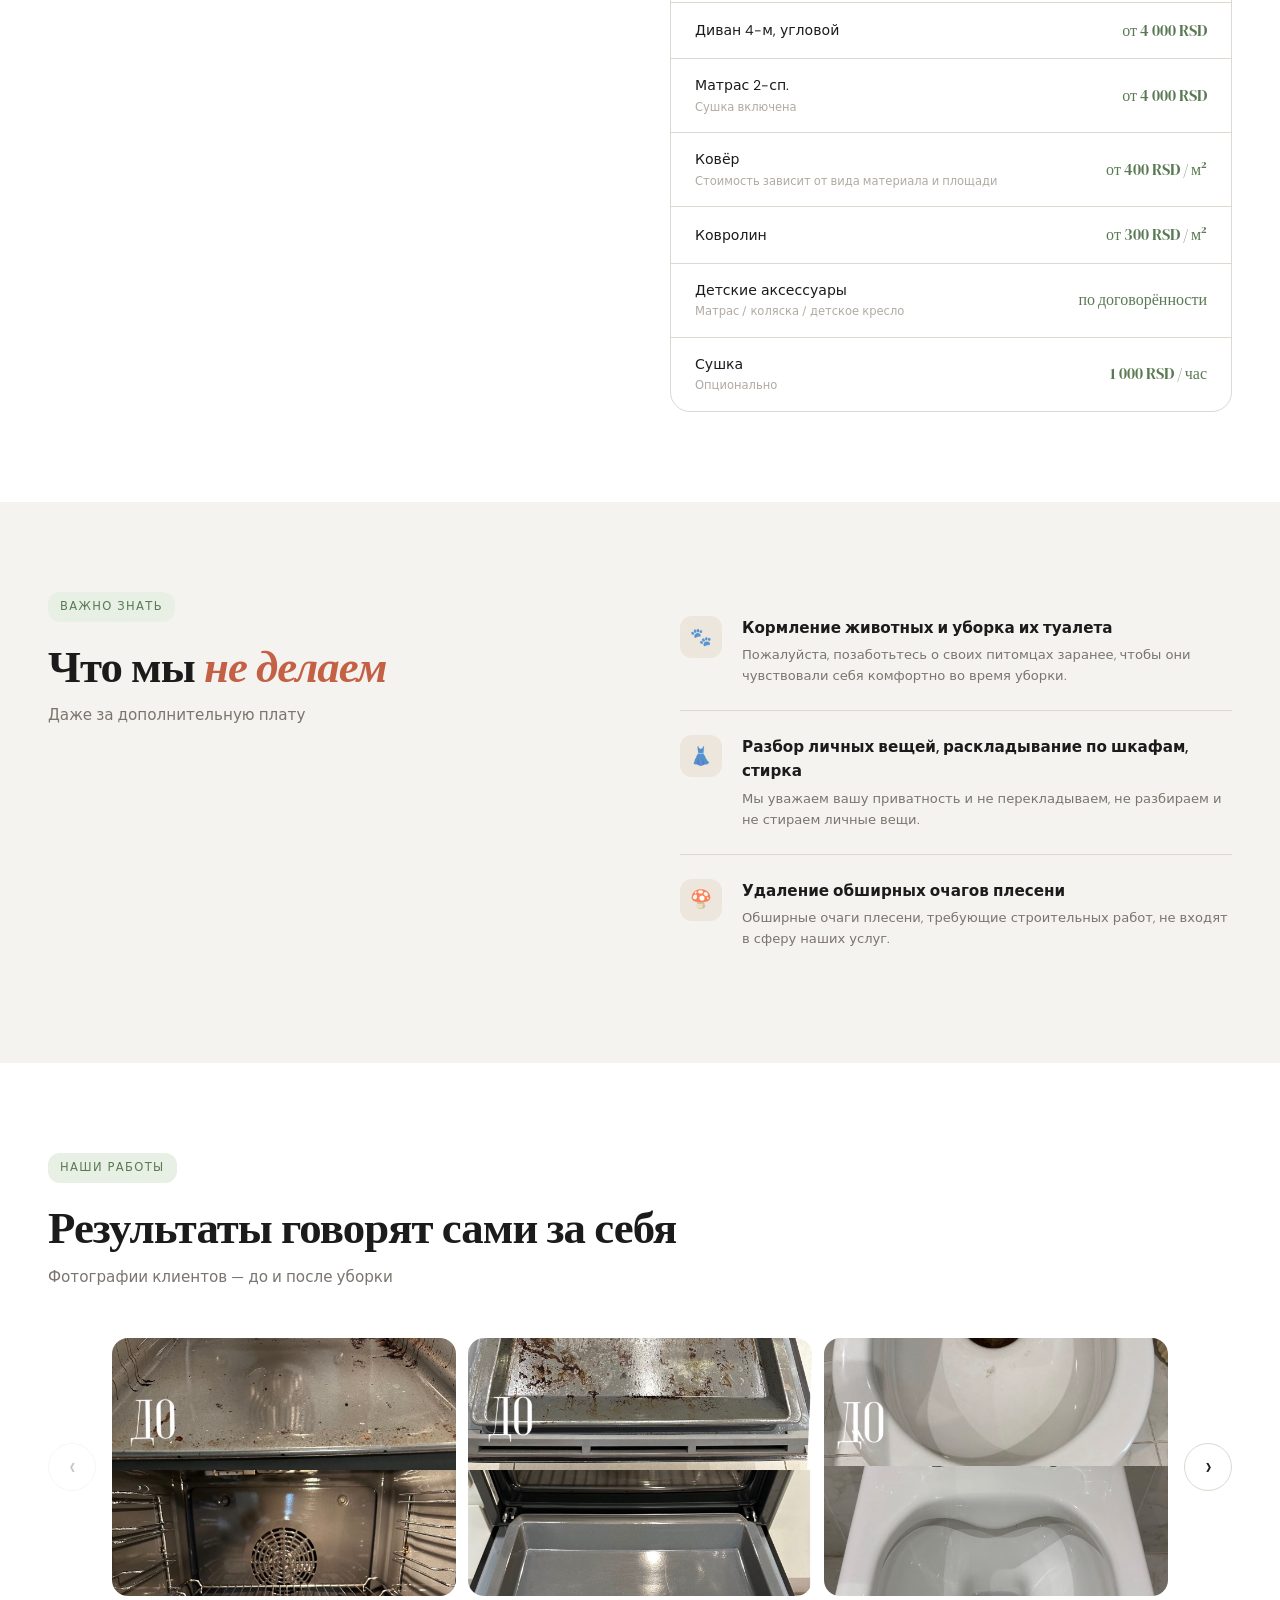
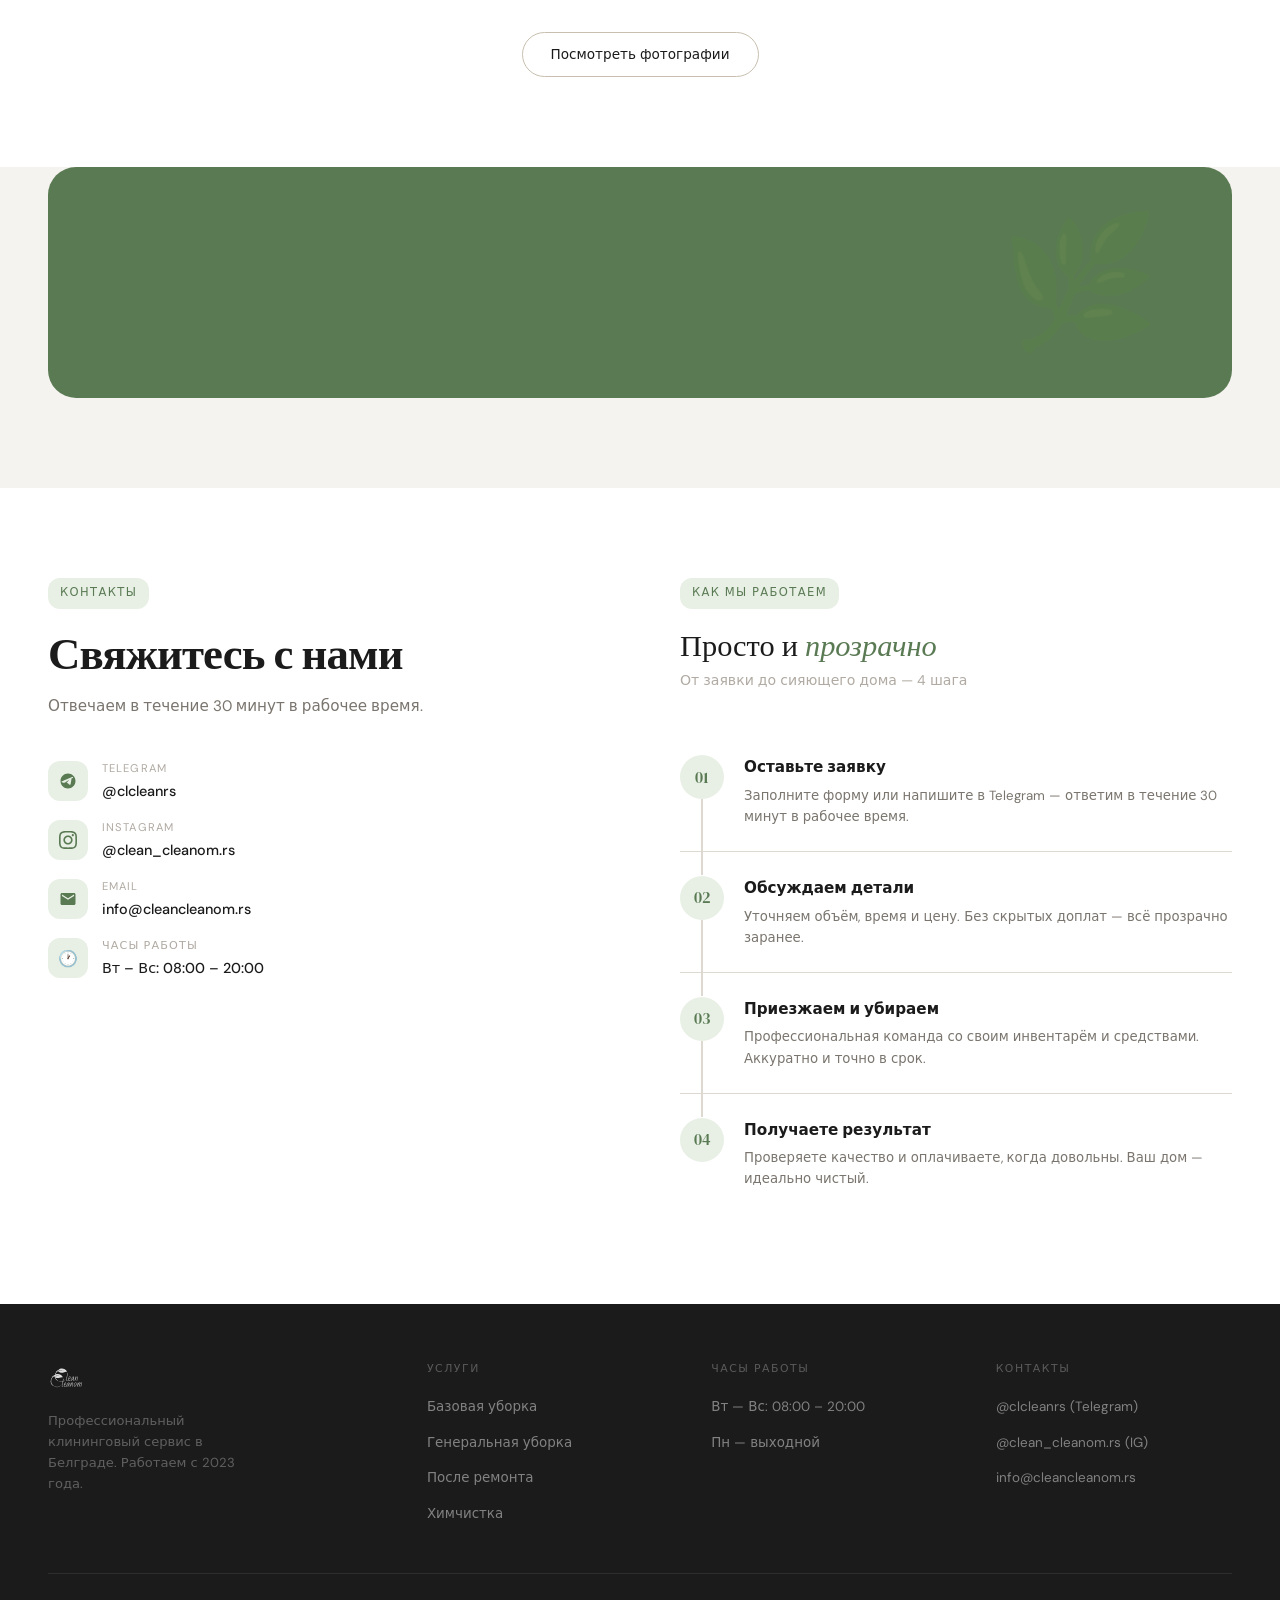
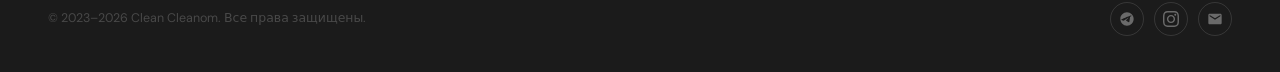
==== commit bdcaf9cd: "Emphasize equipment question label in booking form Bolder, darker, larger text with more spacing so " ====
--- a/index.html
+++ b/index.html
@@ -768,7 +768,7 @@
     </div>
 
     <div class="f-group">
-      <label class="f-label" data-i18n="modal_equip_label">Имеется инвентарь</label>
+      <label class="f-label f-label--q" data-i18n="modal_equip_label">Имеется ли у вас данный инвентарь:</label>
       <div class="f-checks">
         <label class="f-check"><input type="checkbox" name="equipment"><span class="cb-label" data-i18n="modal_equip_vacuum">Пылесос</span></label>
         <label class="f-check"><input type="checkbox" name="equipment"><span class="cb-label" data-i18n="modal_equip_mop">Ведро со шваброй</span></label>
--- a/css/style.css
+++ b/css/style.css
@@ -784,6 +784,7 @@
 .f-row { display: grid; grid-template-columns: 1fr 1fr; gap: 16px; }
 .f-group { display: flex; flex-direction: column; gap: 6px; }
 .f-label { font-size: 0.75rem; font-weight: 500; color: var(--grey); letter-spacing: 0.06em; }
+.f-label--q { font-size: 0.9rem; font-weight: 700; color: var(--charcoal); letter-spacing: 0; margin-top: 22px; margin-bottom: 8px; }
 
 .f-input, .f-select {
   width: 100%; padding: 13px 16px;
